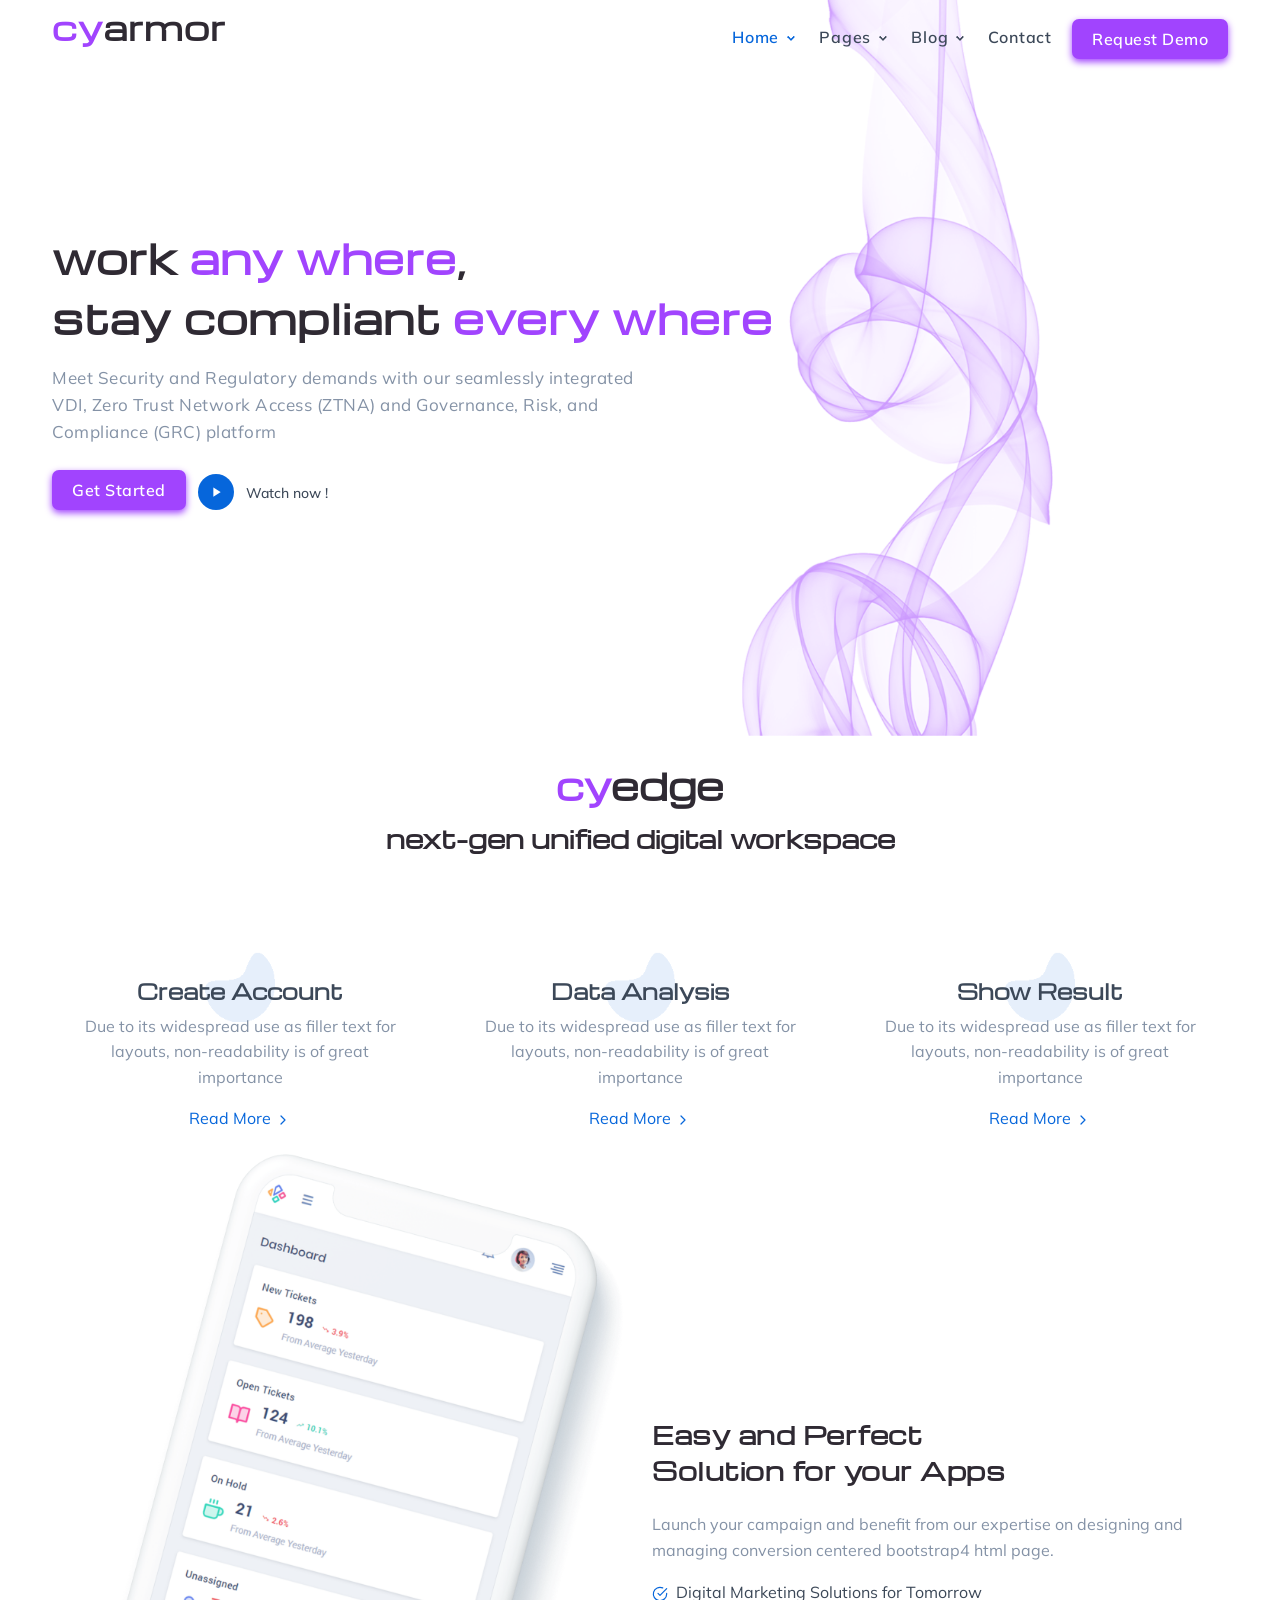
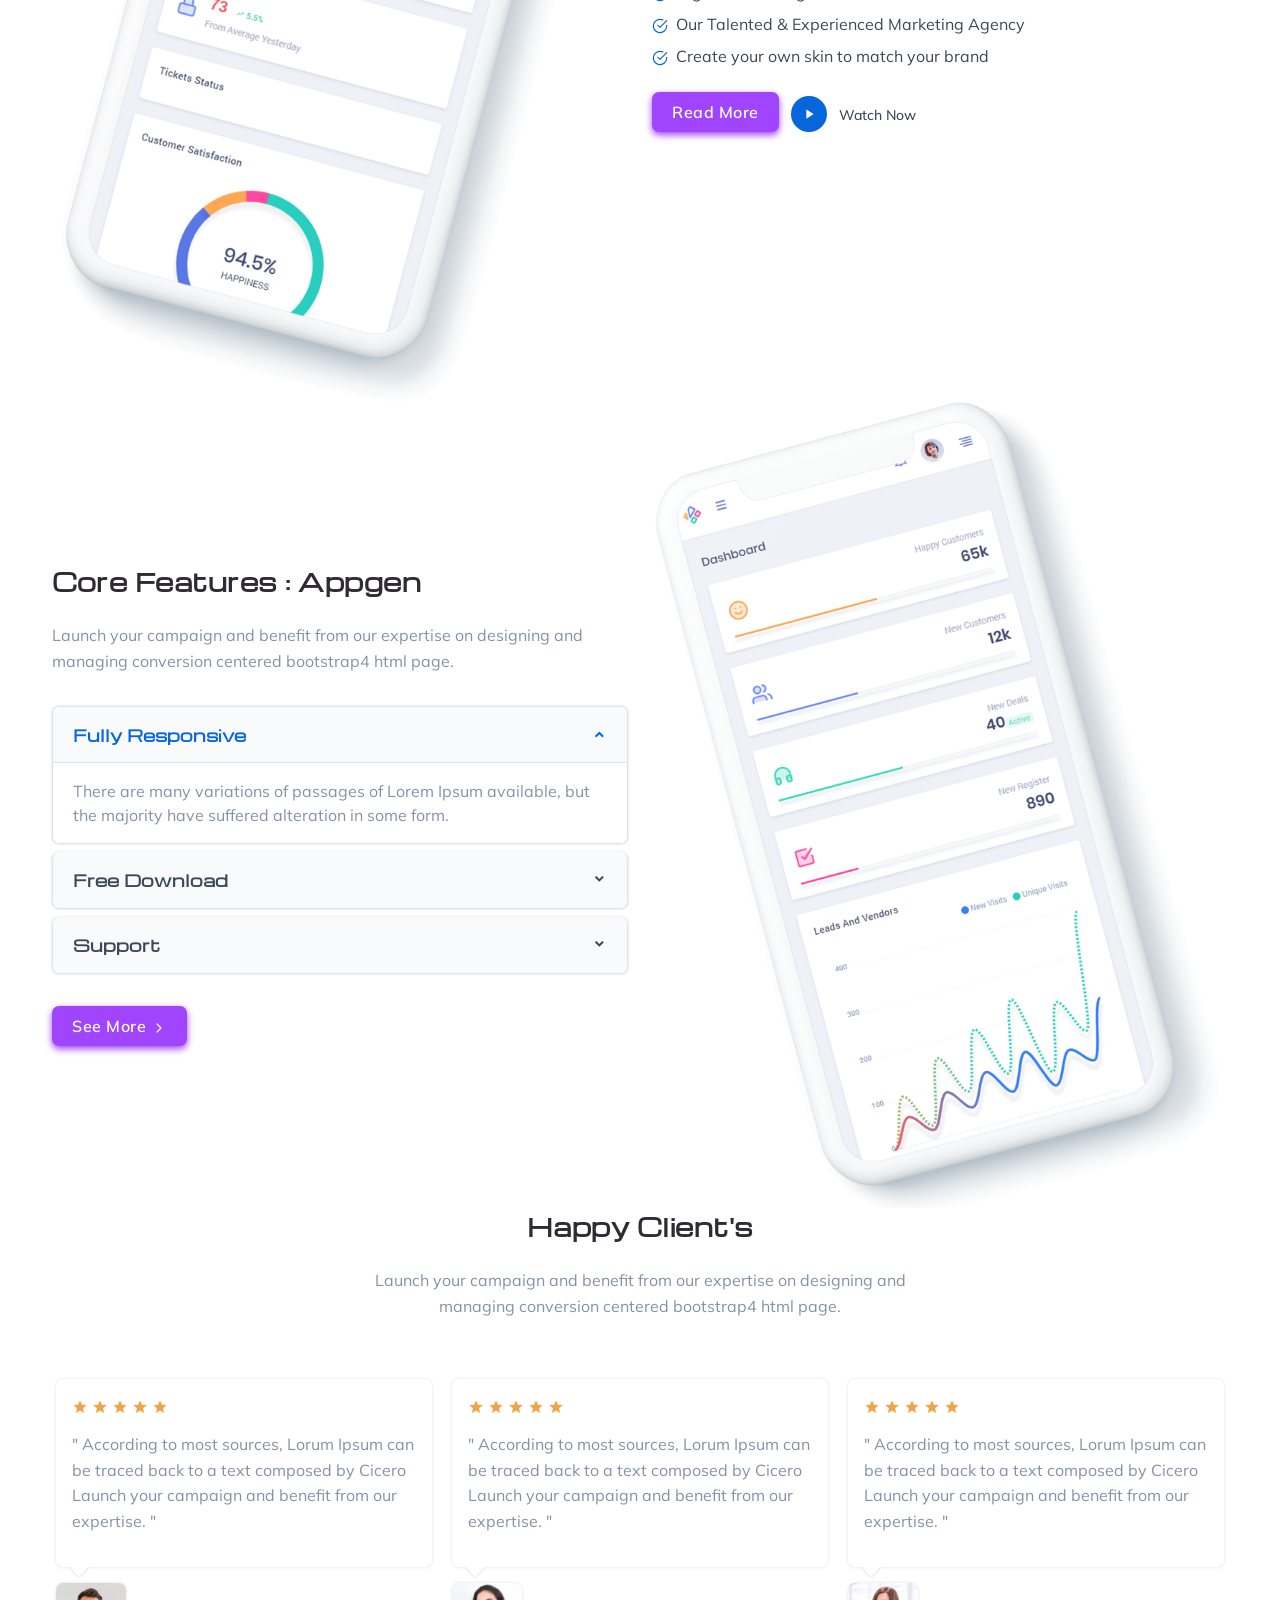
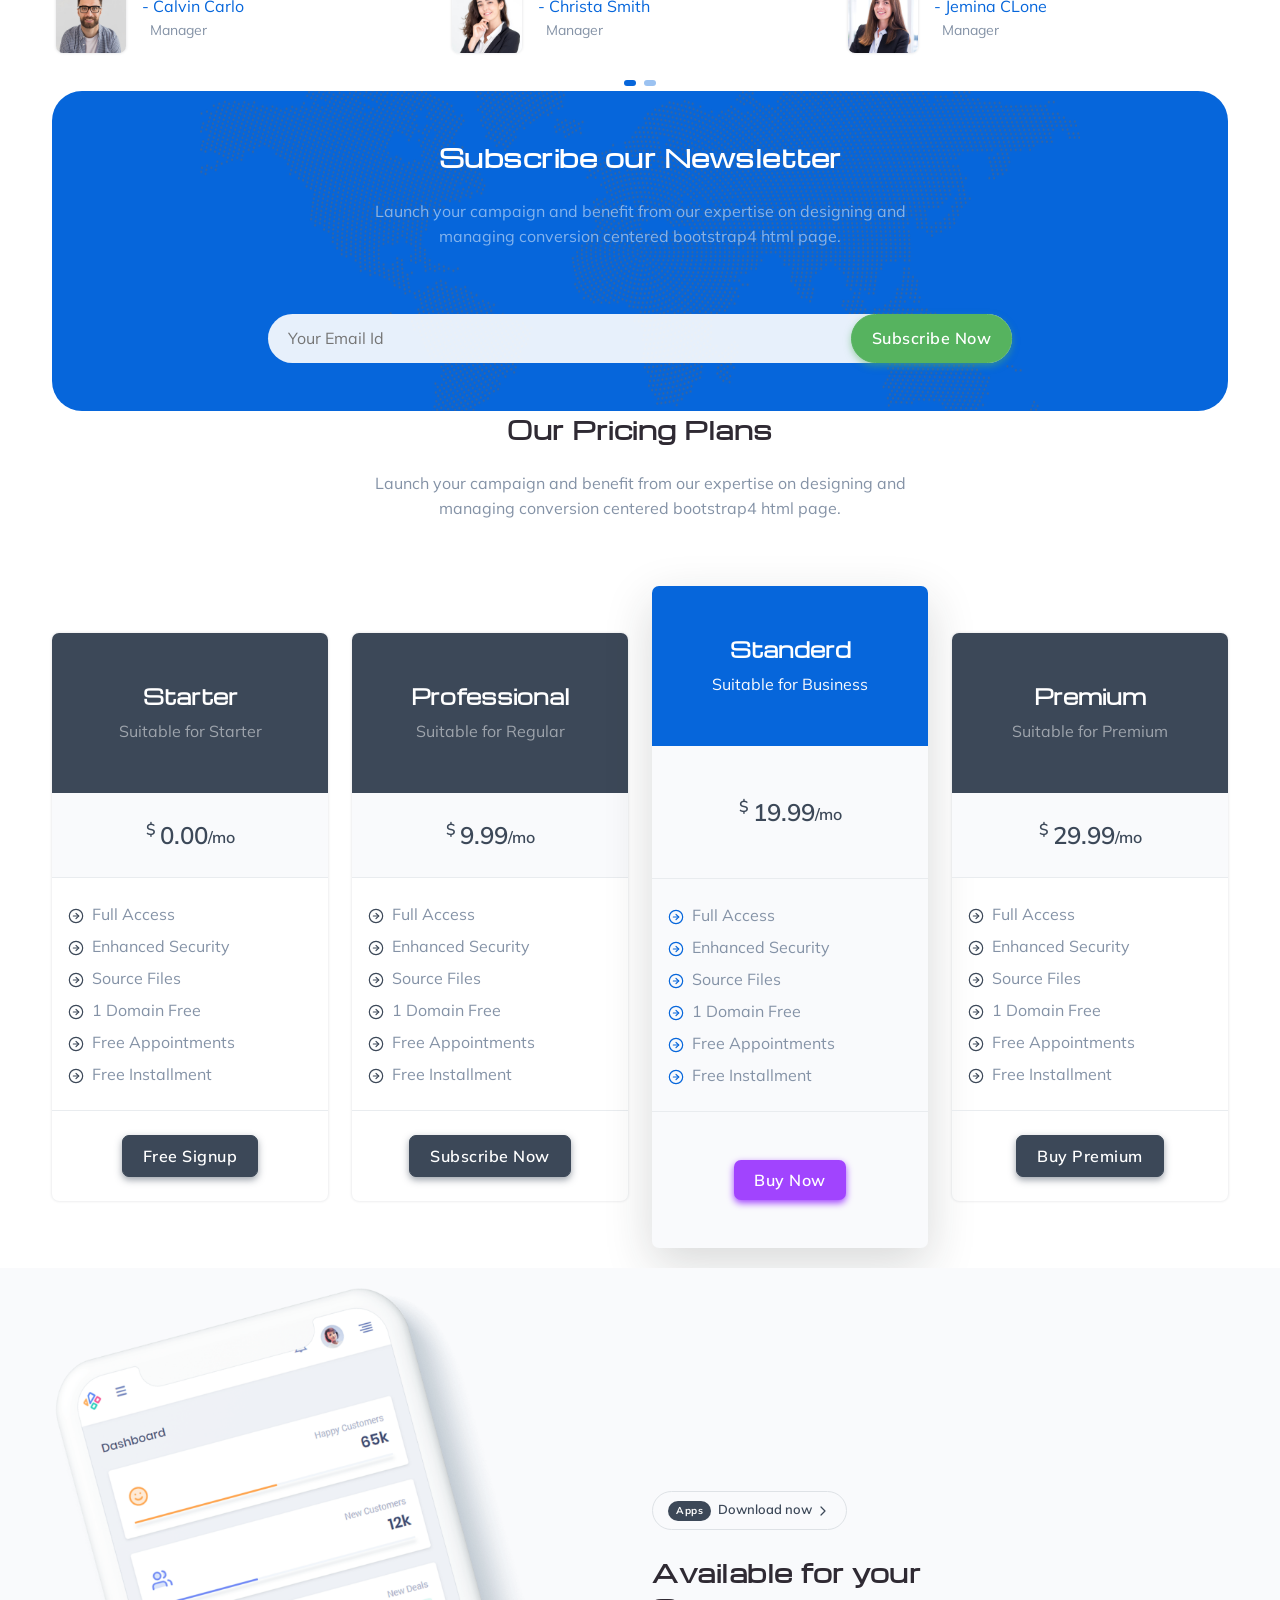
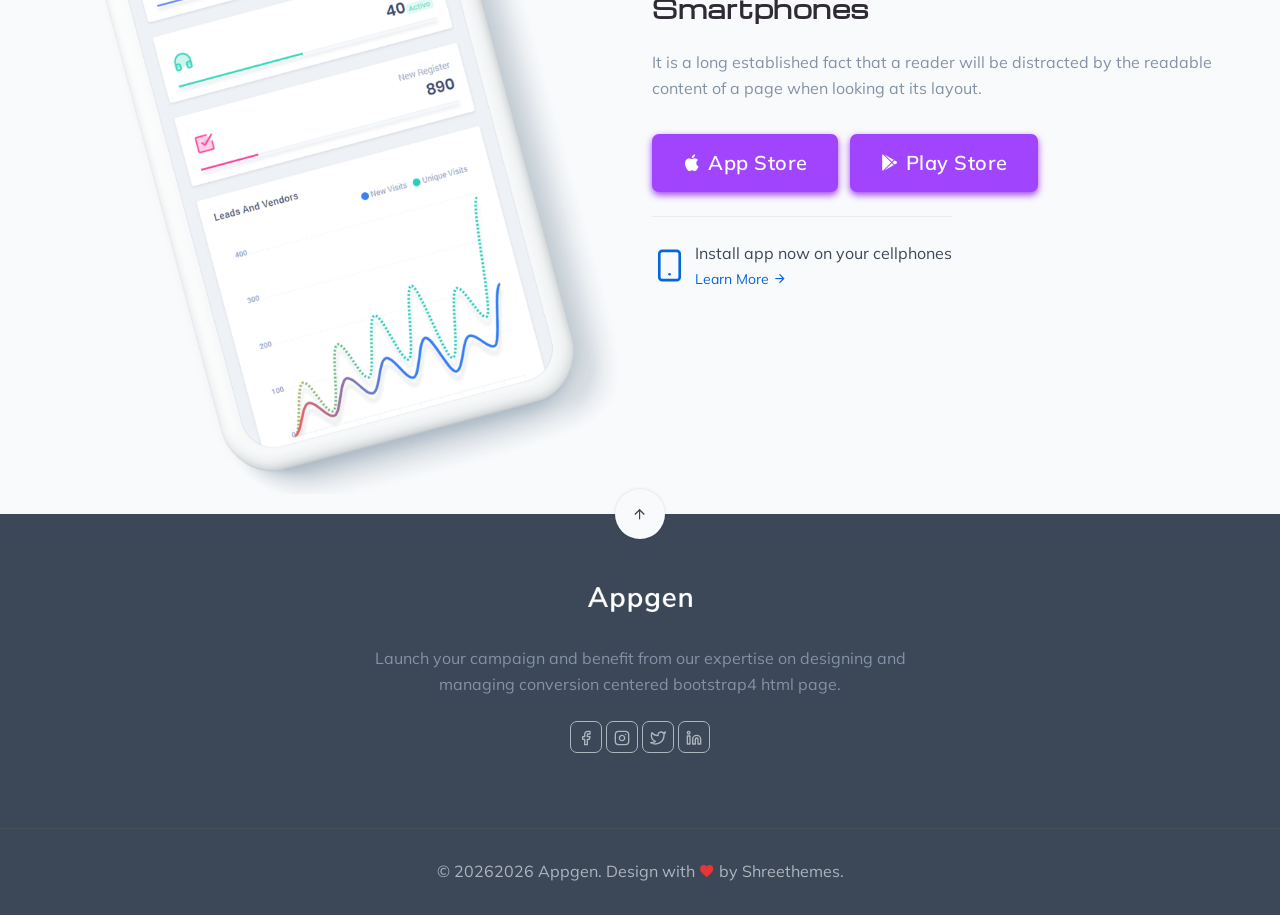
==== cy-purple/index.html @ 2ee4988f "CY Purple site updated to cy-purple folder" ====
<!DOCTYPE html><html lang="en"><head>
        <meta charset="utf-8">
        <title>Appgen - App & Saas Landing Template</title>
        <meta name="viewport" content="width=device-width, initial-scale=1.0">
        <meta name="description" content="App and Saas Landing Template">
        <meta name="keywords" content="Application, Clean, Saas, Dashboard, Bootstrap 5">
        <meta content="Shreethemes" name="author">
        <meta name="version" content="2.1.0">
        <!-- favicon -->
        <link rel="shortcut icon" href="images/CA.png">
        <!-- Bootstrap css -->
        <link href="css/bootstrap.min.css" rel="stylesheet" type="text/css">
        <!-- Icons -->
        <link href="css/materialdesignicons.min.css" rel="stylesheet" type="text/css">
        <!-- Slider -->               
        <link rel="stylesheet" href="css/tiny-slider.css">
        <!-- tobii css -->
        <link href="css/tobii.min.css" rel="stylesheet" type="text/css">
        <!-- Main css File -->
        <link href="css/style.min.css" rel="stylesheet" type="text/css">
         <link href="css/styles.css" rel="stylesheet" type="text/css">
        <link rel="preconnect" href="https://fonts.googleapis.com">
        <link rel="preconnect" href="https://fonts.gstatic.com" crossorigin>
        <link href="https://fonts.googleapis.com/css2?family=Michroma&display=swap" rel="stylesheet">
    </head>

    <body>
        <!-- Loader Start -->
        <div id="preloader">
            <div id="status">
                <div class="logo">
                     <h1>
                            <span class="theme-text">cy</span>armor
                        </h1>
                </div>
                <div class="sk-chase mt-4">
                    <div class="sk-chase-dot"></div>
                    <div class="sk-chase-dot"></div>
                    <div class="sk-chase-dot"></div>
                    <div class="sk-chase-dot"></div>
                    <div class="sk-chase-dot"></div>
                    <div class="sk-chase-dot"></div>
                </div>
            </div>
        </div>
        <!-- Loader End -->

        <!-- Navbar STart -->
        <header id="topnav" class="defaultscroll sticky">
            <div class="container">
                <!-- Logo container-->
                <div>
                    <a class="logo" href="index.html">
                        <h1>
                            <span class="theme-text">cy</span>armor
                        </h1>
                    </a>
                </div>                 
                <div class="buy-button">
                    <a href="signup.html" class="btn btn-primary">Request Demo</a>
                </div><!--end login button-->
                <!-- End Logo container-->
                <div class="menu-extras">
                    <div class="menu-item">
                        <!-- Mobile menu toggle-->
                        <a class="navbar-toggle" id="isToggle" onclick="toggleMenu()">
                            <div class="lines">
                                <span></span>
                                <span></span>
                                <span></span>
                            </div>
                        </a>
                        <!-- End mobile menu toggle-->
                    </div>
                </div>

                <div id="navigation">
                    <!-- Navigation Menu-->   
                    <ul class="navigation-menu">
                        <li class="has-submenu parent-menu-item">
                            <a href="javascript:void(0)">Home</a><span class="menu-arrow"></span>
                            <ul class="submenu">
                                <li><a href="index.html" class="sub-menu-item">Home One</a></li>
                                <li><a href="index-two.html" class="sub-menu-item">Home Two</a></li>
                                <li><a href="index-three.html" class="sub-menu-item">Home Three</a></li>
                                <li><a href="index-four.html" class="sub-menu-item">Home Four</a></li>
                                <li><a href="index-five.html" class="sub-menu-item">Home Five</a></li>
                                <li><a href="index-six.html" class="sub-menu-item">Home Six</a></li>
                                <li><a href="index-seven.html" class="sub-menu-item">Home Seven <span class="badge bg-danger"> New </span></a></li>
                                <li><a href="index-eight.html" class="sub-menu-item">Home Eight <span class="badge bg-danger"> New </span></a></li>
                                <li><a href="index-nine.html" class="sub-menu-item">Home Nine <span class="badge bg-danger"> New </span></a></li>
                                <li><a href="index-onepage.html" class="sub-menu-item">One Page</a></li>
                            </ul>
                        </li>
        
                        <li class="has-submenu parent-parent-menu-item">
                            <a href="javascript:void(0)">Pages</a><span class="menu-arrow"></span>
                            <ul class="submenu">
                                <li><a href="about.html" class="sub-menu-item">Company</a></li>
                                <li><a href="services.html" class="sub-menu-item">Services</a></li>
                                <li><a href="pricing.html" class="sub-menu-item">Pricing <span class="badge bg-danger"> New </span></a></li>
                                <li><a href="team.html" class="sub-menu-item">Team <span class="badge bg-danger"> New </span></a></li>
                                
                                <li class="has-submenu parent-menu-item"><a href="javascript:void(0)"> Authentication </a><span class="submenu-arrow"></span>
                                    <ul class="submenu">
                                        <li><a href="login.html" class="sub-menu-item">Login</a></li>
                                <li><a href="signup.html" class="sub-menu-item">Signup</a></li>
                                <li><a href="reset-password.html" class="sub-menu-item">Reset Password</a></li>
                                    </ul>  
                                </li>
                                <li class="has-submenu parent-menu-item"><a href="javascript:void(0)"> Help Center <span class="badge bg-danger"> New </span></a><span class="submenu-arrow"></span>
                                    <ul class="submenu">
                                        <li><a href="help-overview.html" class="sub-menu-item">Overview</a></li>
                                        <li><a href="help-faqs.html" class="sub-menu-item">F.A.Q</a></li>
                                        <li><a href="help-support.html" class="sub-menu-item">Support</a></li>
                                        <li><a href="help-guides.html" class="sub-menu-item">Guides</a></li>
                                    </ul>  
                                </li>
                                <li class="has-submenu parent-menu-item"><a href="javascript:void(0)"> Special <span class="badge bg-danger"> New </span></a><span class="submenu-arrow"></span>
                                    <ul class="submenu">
                                        <li><a href="page-commingsoon.html" class="sub-menu-item">Comming Soon</a></li>
                                        <li><a href="page-maintenance.html" class="sub-menu-item">Maintenance</a></li>
                                        <li><a href="404.html" class="sub-menu-item">404</a></li>
                                    </ul>  
                                </li>
                                <li class="has-submenu parent-menu-item"><a href="javascript:void(0)"> Utility <span class="badge bg-danger"> New </span></a><span class="submenu-arrow"></span>
                                    <ul class="submenu">
                                        <li><a href="terms.html" class="sub-menu-item">Terms & Conditions</a></li>
                                        <li><a href="privacy.html" class="sub-menu-item">Privacy Policy</a></li>
                                    </ul>  
                                </li>
                            </ul>
                        </li>

                        <li class="has-submenu parent-menu-item">
                            <a href="javascript:void(0)">Blog</a><span class="menu-arrow"></span>
                            <ul class="submenu">
                                <li><a href="blog.html" class="sub-menu-item">Blog</a></li>
                                <li><a href="blog-detail.html" class="sub-menu-item">Single Blog</a></li>
                            </ul>
                        </li>
                        <li><a href="contact.html" class="sub-menu-item">Contact</a></li>
                    </ul><!--end navigation menu-->
                </div><!--end navigation-->
            </div><!--end container-->
        </header><!--end header-->
        <!-- Navbar End -->

        <!-- Hero Start -->
        <section class="bg-half-170 app-home-wrapper d-table w-100 overflow-hidden main-bg"  id="home">
            <div class="container">
                <div class="row align-items-center">
                    <div class="col-lg-8 col-md-6">
                        <div class="title-heading">
                            <h1 class="heading mb-3 mt-2">work <span class="theme-text">any where</span>, <br />stay compliant <span class="theme-text">every where</span></h1>
                            <p class="para-desc text-muted">Meet Security and Regulatory demands with our seamlessly integrated VDI, Zero Trust Network Access (ZTNA) and Governance, Risk, and Compliance (GRC) platform</p>
                            <div class="watch-video mt-4">
                                <a href="javascript:void(0)" class="btn btn-primary mb-2">Get Started</a>
                                <a href="#" data-type="youtube" data-id="yba7hPeTSjk" class="video-play-icon lightbox  watch text-dark mb-2 ms-2"><i class="mdi mdi-play play-icon-circle text-center d-inline-block me-2 rounded-pill text-white position-relative play play-iconbar"></i> Watch now !</a>
                            </div>
                        </div>
                    </div><!--end col-->

                    <div class="col-lg-4 col-md-6 mt-4 pt-2 mt-sm-0 pt-sm-0">
                        <!-- <img src="images/mobile.png" class="img-fluid mx-auto d-block mover" alt=""> -->
                    </div><!--end col-->
                </div><!--end row-->
            </div><!--end container-->
        </section><!--end section-->
        <!-- Hero End -->

        <!-- Start -->
        <section class="section overflow-hidden" id="service">
            <div class="container">
                <div class="row">
                    <div class="section-title text-center mb-4 pb-2">
                            <h2><span class="theme-text">cy</span>edge</h2>
                            <h4></span>next-gen unified digital workspace</h4>
                        </div>
                    <div class="col-lg-4 col-md-6 col-12 mt-4 pt-2">
                        <div class="feature position-relative text-center">
                            <div class="p-4 rounded position-relative overflow-hidden">
                                <div class="icon text-primary">
                                    <i class="uim uim-key-skeleton-alt"></i>
                                    <img src="images/shape-1.png" class="avatar avatar-small icon-shape" alt="">
                                </div>
                                <div class="content mt-4">
                                    <h5><a href="javascript:void(0)" class="title text-dark">Create Account</a></h5>
                                    <p class="text-muted">Due to its widespread use as filler text for layouts, non-readability is of great importance</p>
                                    <a href="javascript:void(0)" class="text-primary">Read More <i data-feather="chevron-right" class="fea icon-sm"></i></a>
                                </div>
                            </div>
                        </div>
                    </div><!--end col-->

                    <div class="col-lg-4 col-md-6 col-12 mt-4 pt-2">
                        <div class="feature position-relative text-center">
                            <div class="p-4 rounded position-relative overflow-hidden">
                                <div class="icon text-primary">
                                    <i class="uim uim-signal-alt-3"></i>
                                    <img src="images/shape-1.png" class="avatar avatar-small icon-shape" alt="">
                                </div>
                                <div class="content mt-4">
                                    <h5><a href="javascript:void(0)" class="title text-dark">Data Analysis</a></h5>
                                    <p class="text-muted">Due to its widespread use as filler text for layouts, non-readability is of great importance</p>
                                    <a href="javascript:void(0)" class="text-primary">Read More <i data-feather="chevron-right" class="fea icon-sm"></i></a>
                                </div>
                            </div>
                        </div>
                    </div><!--end col-->

                    <div class="col-lg-4 col-md-6 col-12 mt-4 pt-2">
                        <div class="feature position-relative text-center">
                            <div class="p-4 rounded position-relative overflow-hidden">
                                <div class="icon text-primary">
                                    <i class="uim uim-flip-v"></i>
                                    <img src="images/shape-1.png" class="avatar avatar-small icon-shape" alt="">
                                </div>
                                <div class="content mt-4">
                                    <h5><a href="javascript:void(0)" class="title text-dark">Show Result</a></h5>
                                    <p class="text-muted">Due to its widespread use as filler text for layouts, non-readability is of great importance</p>
                                    <a href="javascript:void(0)" class="text-primary">Read More <i data-feather="chevron-right" class="fea icon-sm"></i></a>
                                </div>
                            </div>
                        </div>
                    </div><!--end col-->
                </div><!--end row-->
            </div><!--end container-->
            <!-- Work Process End -->

            <!-- Feature Start -->
            <div class="container mt-100 mt-60">
                <div class="row align-items-center">
                    <div class="col-lg-6 col-md-6 col-12">
                        <img src="images/mobile-3.png" class="img-fluid mover" alt="">
                    </div><!--end col-->

                    <div class="col-lg-6 col-md-6 col-12 mt-4 pt-2 mt-sm-0 pt-sm-0">
                        <div class="section-title">
                            <h4 class="title mb-4">Easy and Perfect <br> Solution for your Apps</h4>
                            <p class="text-muted para-desc">Launch your campaign and benefit from our expertise on designing and managing conversion centered bootstrap4 html page.</p>
                            <ul class="list-unstyled">
                                <li class="mt-2"><i data-feather="check-circle" class="fea icon-sm text-primary me-2"></i>Digital Marketing Solutions for Tomorrow</li>
                                <li class="mt-2"><i data-feather="check-circle" class="fea icon-sm text-primary me-2"></i>Our Talented & Experienced Marketing Agency</li>
                                <li class="mt-2"><i data-feather="check-circle" class="fea icon-sm text-primary me-2"></i>Create your own skin to match your brand</li>
                            </ul>
                            <div class="watch-video mt-4">
                                <a href="javascript:void(0)" class="btn btn-primary mb-2 me-2">Read More</a>
                                <a href="#" data-type="youtube" data-id="yba7hPeTSjk" class="video-play-icon lightbox  watch title-dark text-dark mb-2"><i class="mdi mdi-play play-icon-circle text-center d-inline-block me-2 rounded-pill text-white title-dark position-relative play play-iconbar"></i> Watch Now</a>
                            </div>
                        </div>
                    </div><!--end col-->
                </div><!--end row-->
            </div><!--end container-->

            <div class="container mt-100 mt-60">
                <div class="row align-items-center">
                    <div class="col-lg-6 col-md-6 col-12 order-1 order-md-2">
                        <img src="images/mobile-4.png" class="img-fluid mover" alt="">
                    </div><!--end col-->

                    <div class="col-lg-6 col-md-6 col-12 order-2 order-md-1 mt-4 pt-2 mt-sm-0 pt-sm-0">
                        <div class="section-title">
                            <h4 class="title mb-4">Core Features : Appgen</h4>
                            <p class="text-muted para-desc">Launch your campaign and benefit from our expertise on designing and managing conversion centered bootstrap4 html page.</p>
                        </div>
                        <div class="accordion mt-4 pt-2" id="buyingquestion">
                            <div class="accordion-item rounded shadow overflow-hidden">
                                <h2 class="accordion-header" id="headingOne">
                                    <button class="accordion-button border-0 bg-light" type="button" data-bs-toggle="collapse" data-bs-target="#collapseOne" aria-expanded="true" aria-controls="collapseOne">
                                        Fully Responsive
                                    </button>
                                </h2>
                                <div id="collapseOne" class="accordion-collapse border-0 collapse show" aria-labelledby="headingOne" data-bs-parent="#buyingquestion">
                                    <div class="accordion-body text-muted bg-white">
                                        There are many variations of passages of Lorem Ipsum available, but the majority have suffered alteration in some form.
                                    </div>
                                </div>
                            </div>
                            
                            <div class="accordion-item rounded shadow overflow-hidden mt-2">
                                <h2 class="accordion-header" id="headingTwo">
                                    <button class="accordion-button border-0 bg-light collapsed" type="button" data-bs-toggle="collapse" data-bs-target="#collapseTwo" aria-expanded="false" aria-controls="collapseTwo">
                                        Free Download
                                    </button>
                                </h2>
                                <div id="collapseTwo" class="accordion-collapse border-0 collapse" aria-labelledby="headingTwo" data-bs-parent="#buyingquestion">
                                    <div class="accordion-body text-muted bg-white">
                                        There are many variations of passages of Lorem Ipsum available, but the majority have suffered alteration in some form.
                                    </div>
                                </div>
                            </div>

                            <div class="accordion-item rounded shadow overflow-hidden mt-2">
                                <h2 class="accordion-header" id="headingThree">
                                    <button class="accordion-button border-0 bg-light collapsed" type="button" data-bs-toggle="collapse" data-bs-target="#collapseThree" aria-expanded="false" aria-controls="collapseThree">
                                        Support
                                    </button>
                                </h2>
                                <div id="collapseThree" class="accordion-collapse border-0 collapse" aria-labelledby="headingThree" data-bs-parent="#buyingquestion">
                                    <div class="accordion-body text-muted bg-white">
                                        There are many variations of passages of Lorem Ipsum available, but the majority have suffered alteration in some form.
                                    </div>
                                </div>
                            </div>
                        </div>

                        <div class="mt-4 pt-2">
                            <a href="javascript:void(0)" class="btn btn-primary">See More <i data-feather="chevron-right" class="fea icon-sm"></i></a>
                        </div>
                    </div><!--end col-->
                </div><!--end row-->
            </div><!--end container-->
            <!-- Feature End -->

            <!-- Review Start -->
            <div class="container mt-100 mt-60">
                <div class="row justify-content-center">
                    <div class="col-12">
                        <div class="section-title text-center mb-4 pb-2">
                            <h4 class="title mb-4">Happy Client's</h4>
                            <p class="text-muted para-desc mx-auto mb-0">Launch your campaign and benefit from our expertise on designing and managing conversion centered bootstrap4 html page.</p>
                        </div>
                    </div><!--end col-->
                </div><!--end row-->

                <div class="row">
                    <div class="col-12 mt-4">
                        <div class="tiny-three-item">
                            <div class="tiny-slide">
                                <div class="customer-testi m-1">
                                    <div class="content p-3 shadow rounded bg-white position-relative">
                                        <ul class="list-unstyled mb-0 text-warning">
                                            <li class="list-inline-item"><i class="mdi mdi-star"></i></li>
                                            <li class="list-inline-item"><i class="mdi mdi-star"></i></li>
                                            <li class="list-inline-item"><i class="mdi mdi-star"></i></li>
                                            <li class="list-inline-item"><i class="mdi mdi-star"></i></li>
                                            <li class="list-inline-item"><i class="mdi mdi-star"></i></li>
                                        </ul>
                                        <p class="text-muted mt-2">" According to most sources, Lorum Ipsum can be traced back to a text composed by Cicero Launch your campaign and benefit from our expertise. "</p>
                                    </div>
                                    <div class="d-flex mt-3 align-items-center">
                                        <img src="images/01.jpg" class="avatar avatar-small me-3 rounded shadow" alt="">
                                        <p class="text-primary mb-0">- Calvin Carlo <small class="text-muted d-block ms-2">Manager</small></p>
                                    </div>
                                </div>
                            </div>

                            <div class="tiny-slide">
                                <div class="customer-testi m-1">
                                    <div class="content p-3 shadow rounded bg-white position-relative">
                                        <ul class="list-unstyled mb-0 text-warning">
                                            <li class="list-inline-item"><i class="mdi mdi-star"></i></li>
                                            <li class="list-inline-item"><i class="mdi mdi-star"></i></li>
                                            <li class="list-inline-item"><i class="mdi mdi-star"></i></li>
                                            <li class="list-inline-item"><i class="mdi mdi-star"></i></li>
                                            <li class="list-inline-item"><i class="mdi mdi-star"></i></li>
                                        </ul>
                                        <p class="text-muted mt-2">" According to most sources, Lorum Ipsum can be traced back to a text composed by Cicero Launch your campaign and benefit from our expertise. "</p>
                                    </div>
                                    <div class="d-flex mt-3 align-items-center">
                                        <img src="images/02.jpg" class="avatar avatar-small me-3 rounded shadow" alt="">
                                        <p class="text-primary mb-0">- Christa Smith <small class="text-muted d-block ms-2">Manager</small></p>
                                    </div>
                                </div>
                            </div>

                            <div class="tiny-slide">
                                <div class="customer-testi m-1">
                                    <div class="content p-3 shadow rounded bg-white position-relative">
                                        <ul class="list-unstyled mb-0 text-warning">
                                            <li class="list-inline-item"><i class="mdi mdi-star"></i></li>
                                            <li class="list-inline-item"><i class="mdi mdi-star"></i></li>
                                            <li class="list-inline-item"><i class="mdi mdi-star"></i></li>
                                            <li class="list-inline-item"><i class="mdi mdi-star"></i></li>
                                            <li class="list-inline-item"><i class="mdi mdi-star"></i></li>
                                        </ul>
                                        <p class="text-muted mt-2">" According to most sources, Lorum Ipsum can be traced back to a text composed by Cicero Launch your campaign and benefit from our expertise. "</p>
                                    </div>
                                    <div class="d-flex mt-3 align-items-center">
                                        <img src="images/03.jpg" class="avatar avatar-small me-3 rounded shadow" alt="">
                                        <p class="text-primary mb-0">- Jemina CLone <small class="text-muted d-block ms-2">Manager</small></p>
                                    </div>
                                </div>
                            </div>

                            <div class="tiny-slide">
                                <div class="customer-testi m-1">
                                    <div class="content p-3 shadow rounded bg-white position-relative">
                                        <ul class="list-unstyled mb-0 text-warning">
                                            <li class="list-inline-item"><i class="mdi mdi-star"></i></li>
                                            <li class="list-inline-item"><i class="mdi mdi-star"></i></li>
                                            <li class="list-inline-item"><i class="mdi mdi-star"></i></li>
                                            <li class="list-inline-item"><i class="mdi mdi-star"></i></li>
                                            <li class="list-inline-item"><i class="mdi mdi-star"></i></li>
                                        </ul>
                                        <p class="text-muted mt-2">" According to most sources, Lorum Ipsum can be traced back to a text composed by Cicero Launch your campaign and benefit from our expertise. "</p>
                                    </div>
                                    <div class="d-flex mt-3 align-items-center">
                                        <img src="images/04.jpg" class="avatar avatar-small me-3 rounded shadow" alt="">
                                        <p class="text-primary mb-0">- Smith Vodka <small class="text-muted d-block ms-2">Manager</small></p>
                                    </div>
                                </div>
                            </div>

                            <div class="tiny-slide">
                                <div class="customer-testi m-1">
                                    <div class="content p-3 shadow rounded bg-white position-relative">
                                        <ul class="list-unstyled mb-0 text-warning">
                                            <li class="list-inline-item"><i class="mdi mdi-star"></i></li>
                                            <li class="list-inline-item"><i class="mdi mdi-star"></i></li>
                                            <li class="list-inline-item"><i class="mdi mdi-star"></i></li>
                                            <li class="list-inline-item"><i class="mdi mdi-star"></i></li>
                                            <li class="list-inline-item"><i class="mdi mdi-star"></i></li>
                                        </ul>
                                        <p class="text-muted mt-2">" According to most sources, Lorum Ipsum can be traced back to a text composed by Cicero Launch your campaign and benefit from our expertise. "</p>
                                    </div>
                                    <div class="d-flex mt-3 align-items-center">
                                        <img src="images/05.jpg" class="avatar avatar-small me-3 rounded shadow" alt="">
                                        <p class="text-primary mb-0">- Cristino Murfi <small class="text-muted d-block ms-2">Manager</small></p>
                                    </div>
                                </div>
                            </div>
                        </div>
                    </div><!--end col-->
                </div><!--end row-->
            </div><!--end container-->
            <!-- Review End -->

            <!-- Subscribe Star -->
            <div class="container mt-100 mt-60">
                <div class="py-5 px-4 bg-primary rounded-pill" style="background: url('images/map.png') center center;">
                    <div class="row justify-content-center">
                        <div class="col-12">
                            <div class="section-title text-center mb-4 pb-2">
                                <h4 class="title text-white mb-4">Subscribe our Newsletter</h4>
                                <p class="text-white-50 mx-auto para-desc mb-0">Launch your campaign and benefit from our expertise on designing and managing conversion centered bootstrap4 html page.</p>
                            </div>
                        </div><!--end col-->

                        <div class="col-lg-8">
                            <div class="text-center subcribe-form mt-4 pt-2">
                                <form>
                                    <div class="form-group mb-0">
                                        <input type="email" id="email" name="email" class="rounded-pill" placeholder="Your Email Id">
                                        <button type="submit" class="btn btn-pills btn-success">Subscribe Now</button>
                                    </div>
                                </form><!--end form-->
                            </div><!--end subscribe form-->
                        </div><!--end col-->
                    </div><!--end row-->
                </div><!--end div-->
            </div><!--end container-->
            <!-- Subscribe End -->
            
            <!-- Price Start -->
            <div class="container mt-100 mt-60">
                <div class="row justify-content-center">
                    <div class="col-12">
                        <div class="section-title text-center mb-4 pb-2">
                            <h4 class="title mb-4">Our Pricing Plans</h4>
                            <p class="text-muted para-desc mx-auto mb-0">Launch your campaign and benefit from our expertise on designing and managing conversion centered bootstrap4 html page.</p>
                        </div>
                    </div><!--end col-->
                </div><!--end row-->

                <div class="row align-items-center">
                    <div class="col-lg-3 col-md-6 col-12 mt-4 pt-2">
                        <div class="pricing text-center rounded overflow-hidden shadow">
                            <div class="price-header bg-dark pt-5 pb-5">
                                <h5 class="price-title text-white">Starter</h5>
                                <p class="mb-0 text-white-50">Suitable for Starter</p>
                            </div>
                            <div class="d-flex justify-content-center bg-light border-bottom py-4">
                                <span class="h6 mb-0">$</span>
                                <span class="price h4 mb-0 ms-1">0.00</span>
                                <span class="h6 align-self-end mb-1">/mo</span>
                            </div>
                            <div class="pricing-features text-start">
                                <ul class="feature list-unstyled py-4 p-3 mb-0">
                                    <li class="feature-list text-muted"><i data-feather="arrow-right-circle" class="fea icon-sm text-dark me-2"></i>Full Access</li>
                                    <li class="feature-list text-muted mt-2"><i data-feather="arrow-right-circle" class="fea icon-sm text-dark me-2"></i>Enhanced Security</li>
                                    <li class="feature-list text-muted mt-2"><i data-feather="arrow-right-circle" class="fea icon-sm text-dark me-2"></i>Source Files</li>
                                    <li class="feature-list text-muted mt-2"><i data-feather="arrow-right-circle" class="fea icon-sm text-dark me-2"></i>1 Domain Free</li>
                                    <li class="feature-list text-muted mt-2"><i data-feather="arrow-right-circle" class="fea icon-sm text-dark me-2"></i>Free Appointments</li>
                                    <li class="feature-list text-muted mt-2"><i data-feather="arrow-right-circle" class="fea icon-sm text-dark me-2"></i>Free Installment</li>
                                </ul>
                                <div class="border-top text-center py-4">
                                    <a href="javascript:void(0)" class="btn btn-dark">Free Signup</a>                                        
                                </div>
                            </div>    
                        </div><!--end price three-->
                    </div><!--end col-->
                    
                    <div class="col-lg-3 col-md-6 col-12 mt-4 pt-2">
                        <div class="pricing text-center rounded overflow-hidden shadow">
                            <div class="price-header bg-dark pt-5 pb-5">
                                <h5 class="price-title text-white">Professional</h5>
                                <p class="mb-0 text-white-50">Suitable for Regular</p>
                            </div>
                            <div class="d-flex justify-content-center bg-light border-bottom py-4">
                                <span class="h6 mb-0">$</span>
                                <span class="price h4 mb-0 ms-1">9.99</span>
                                <span class="h6 align-self-end mb-1">/mo</span>
                            </div>
                            <div class="pricing-features text-start">
                                <ul class="feature list-unstyled py-4 p-3 mb-0">
                                    <li class="feature-list text-muted"><i data-feather="arrow-right-circle" class="fea icon-sm text-dark me-2"></i>Full Access</li>
                                    <li class="feature-list text-muted mt-2"><i data-feather="arrow-right-circle" class="fea icon-sm text-dark me-2"></i>Enhanced Security</li>
                                    <li class="feature-list text-muted mt-2"><i data-feather="arrow-right-circle" class="fea icon-sm text-dark me-2"></i>Source Files</li>
                                    <li class="feature-list text-muted mt-2"><i data-feather="arrow-right-circle" class="fea icon-sm text-dark me-2"></i>1 Domain Free</li>
                                    <li class="feature-list text-muted mt-2"><i data-feather="arrow-right-circle" class="fea icon-sm text-dark me-2"></i>Free Appointments</li>
                                    <li class="feature-list text-muted mt-2"><i data-feather="arrow-right-circle" class="fea icon-sm text-dark me-2"></i>Free Installment</li>
                                </ul>
                                <div class="border-top text-center py-4">
                                    <a href="javascript:void(0)" class="btn btn-dark">Subscribe Now</a>                                        
                                </div>
                            </div>    
                        </div><!--end price three-->
                    </div><!--end col-->
                    
                    <div class="col-lg-3 col-md-6 col-12 mt-4 pt-2">
                        <div class="pricing text-center rounded overflow-hidden shadow-lg bg-light">
                            <div class="price-header bg-primary pt-5 pb-5">
                                <h5 class="price-title text-white">Standerd</h5>
                                <p class="mb-0 text-light">Suitable for Business</p>
                            </div>
                            <div class="d-flex justify-content-center bg-light border-bottom py-5">
                                <span class="h6 mb-0">$</span>
                                <span class="price h4 mb-0 ms-1">19.99</span>
                                <span class="h6 align-self-end mb-1">/mo</span>
                            </div>
                            <div class="pricing-features text-start">
                                <ul class="feature list-unstyled py-4 p-3 mb-0">
                                    <li class="feature-list text-muted"><i data-feather="arrow-right-circle" class="fea icon-sm text-primary me-2"></i>Full Access</li>
                                    <li class="feature-list text-muted mt-2"><i data-feather="arrow-right-circle" class="fea icon-sm text-primary me-2"></i>Enhanced Security</li>
                                    <li class="feature-list text-muted mt-2"><i data-feather="arrow-right-circle" class="fea icon-sm text-primary me-2"></i>Source Files</li>
                                    <li class="feature-list text-muted mt-2"><i data-feather="arrow-right-circle" class="fea icon-sm text-primary me-2"></i>1 Domain Free</li>
                                    <li class="feature-list text-muted mt-2"><i data-feather="arrow-right-circle" class="fea icon-sm text-primary me-2"></i>Free Appointments</li>
                                    <li class="feature-list text-muted mt-2"><i data-feather="arrow-right-circle" class="fea icon-sm text-primary me-2"></i>Free Installment</li>
                                </ul>
                                <div class="border-top text-center py-5">
                                    <a href="javascript:void(0)" class="btn btn-primary">Buy Now</a>                                        
                                </div>
                            </div>    
                        </div><!--end price three-->
                    </div><!--end col-->
                    
                    <div class="col-lg-3 col-md-6 col-12 mt-4 pt-2">
                        <div class="pricing text-center rounded overflow-hidden shadow">
                            <div class="price-header bg-dark pt-5 pb-5">
                                <h5 class="price-title text-white">Premium</h5>
                                <p class="mb-0 text-white-50">Suitable for Premium</p>
                            </div>
                            <div class="d-flex justify-content-center bg-light border-bottom py-4">
                                <span class="h6 mb-0">$</span>
                                <span class="price h4 mb-0 ms-1">29.99</span>
                                <span class="h6 align-self-end mb-1">/mo</span>
                            </div>
                            <div class="pricing-features text-start">
                                <ul class="feature list-unstyled py-4 p-3 mb-0">
                                    <li class="feature-list text-muted"><i data-feather="arrow-right-circle" class="fea icon-sm text-dark me-2"></i>Full Access</li>
                                    <li class="feature-list text-muted mt-2"><i data-feather="arrow-right-circle" class="fea icon-sm text-dark me-2"></i>Enhanced Security</li>
                                    <li class="feature-list text-muted mt-2"><i data-feather="arrow-right-circle" class="fea icon-sm text-dark me-2"></i>Source Files</li>
                                    <li class="feature-list text-muted mt-2"><i data-feather="arrow-right-circle" class="fea icon-sm text-dark me-2"></i>1 Domain Free</li>
                                    <li class="feature-list text-muted mt-2"><i data-feather="arrow-right-circle" class="fea icon-sm text-dark me-2"></i>Free Appointments</li>
                                    <li class="feature-list text-muted mt-2"><i data-feather="arrow-right-circle" class="fea icon-sm text-dark me-2"></i>Free Installment</li>
                                </ul>
                                <div class="border-top text-center py-4">
                                    <a href="javascript:void(0)" class="btn btn-dark">Buy Premium</a>                                        
                                </div>
                            </div>    
                        </div><!--end price three-->
                    </div><!--end col-->
                </div><!--end row-->
            </div><!--end container-->
            <!-- Price End -->
        </section><!--end section-->
        <!-- End -->

        <!-- Download Start -->
        <section class="section bg-light" id="download">
            <div class="container">
                <div class="row align-items-center">
                    <div class="col-lg-6 col-md-6 col-12">
                        <img src="images/mobile-4.png" class="img-fluid d-block mx-auto" alt="">
                    </div><!--end col-->
    
                    <div class="col-lg-6 col-md-6 col-12 mt-4 mt-sm-0 pt-2 pt-sm-0">
                        <div class="section-title">
                            <div class="alert alert-light alert-pills" role="alert">
                                <span class="badge bg-dark rounded-pill me-1">Apps</span>
                                <span class="content">Download now <i data-feather="chevron-right" class="fea icon-sm"></i></span>
                             </div>
                            <h4 class="title mb-4 mt-2">Available for your <br> Smartphones</h4>
                            <p class="text-muted para-desc mb-0">It is a long established fact that a reader will be distracted by the readable content of a page when looking at its layout.</p>
                            <div class="mt-4 mb-4">
                                <a href="javascript:void(0)" class="btn btn-lg btn-primary mt-2 me-2"><i class="mdi mdi-apple"></i> App Store</a>
                                <a href="javascript:void(0)" class="btn btn-lg btn-primary mt-2"><i class="mdi mdi-google-play"></i> Play Store</a>
                            </div>
    
                            <div class="d-inline-block">
                                <div class="pt-4 d-flex align-items-center border-top">
                                    <i data-feather="smartphone" class="fea icon-md me-2 text-primary"></i>
                                    <div class="content">
                                        <p class="mb-0">Install app now on your cellphones</p>
                                        <a href="javascript:void(0)" class="text-primary small">Learn More <i class="mdi mdi-arrow-right"></i></a> 
                                    </div>
                                </div>
                            </div>
                        </div>
                    </div><!--end col-->
                </div><!--end row-->
            </div><!--end container-->
        </section>
        <!-- Download End -->

        <!-- Footer Start -->
        <footer class="bg-dark py-5">
            <div class="container">
                <div class="row justify-content-center">
                    <div class="col-lg-7 mb-3">
                        <div class="text-center">
                            <a class="logo logo-footer" href="#">
                                <img src="images/logo-light.png" height="25" alt="">
                            </a>
                            <p class="text-muted para-desc mx-auto mt-3">Launch your campaign and benefit from our expertise on designing and managing conversion centered bootstrap4 html page.</p>
                            <ul class="list-unstyled social-icon social mb-0 mt-4">
                                <li class="list-inline-item"><a href="javascript:void(0)" class="rounded"><i data-feather="facebook" class="fea icon-sm fea-social"></i></a></li>
                                <li class="list-inline-item"><a href="javascript:void(0)" class="rounded"><i data-feather="instagram" class="fea icon-sm fea-social"></i></a></li>
                                <li class="list-inline-item"><a href="javascript:void(0)" class="rounded"><i data-feather="twitter" class="fea icon-sm fea-social"></i></a></li>
                                <li class="list-inline-item"><a href="javascript:void(0)" class="rounded"><i data-feather="linkedin" class="fea icon-sm fea-social"></i></a></li>
                            </ul><!--end icon-->
                        </div>
                    </div><!--end col-->
                </div><!--end row-->
            </div><!--end container-->
            <!-- Back to top -->    
            <a href="#" class="back-to-top" id="back-to-top" title="Top"> 
                <i class="mdi mdi-arrow-up icons bg-light text-dark"> </i> 
            </a>
            <!-- Back to top -->
        </footer><!--end footer-->
        <footer class="footer-bar bg-dark">
            <div class="container">
                <div class="row justify-content-center">
                    <div class="col-12 text-center">
                        <p class="mb-0 footer-text para-desc mx-auto">© <script>document.write(new Date().getFullYear())</script>2026 <span class="text-reset">Appgen</span>. Design with <i class="mdi mdi-heart text-danger"></i> by <a href="http://shreethemes.in" target="_blank" class="text-reset">Shreethemes</a>.</p>
                    </div><!--end col-->
                </div><!--end row-->
            </div><!--end container-->
        </footer><!--end footer-->
        <!-- Footer End -->

        <!-- Video Popup Start -->
        <div class="modal fade" id="watchvideomodal" tabindex="-1" aria-hidden="true">
            <div class="modal-dialog modal-dialog-centered modal-lg">
                <div class="modal-content video-modal rounded overflow-hidden">
                    <!-- <video class="w-100" controls autoplay muted loop>
                        <source src="https://www.w3schools.com/html/mov_bbb.mp4" type="video/mp4"> -->
                        <!--Browser does not support <video> tag -->
                    <!-- </video> -->
                    <!--If you want to use your own video please set your files path-->


                    <!-- <div class="ratio ratio-16x9">
                        <iframe src="https://www.youtube.com/embed/jNTZpfXYJa4?rel=0" title="YouTube video" allowfullscreen></iframe>
                    </div> -->
                    <!--If you want to use the youtube link please try the above code-->

                    <div class="ratio ratio-16x9">
                        <iframe src="http://player.vimeo.com/video/99025203" title="Vimeo video" allowfullscreen=""></iframe>
                    </div>
                    <!--If you want to use the Vimeo link please try the above code-->
                </div>
            </div>
        </div>
        <!-- Video Popup End -->
        
        <!-- javascript -->
        <script src="js/bootstrap.bundle.min.js"></script>
        <!-- Icon -->
        <script src="js/feather.min.js"></script>
        <script src="js/bundle.js"></script>
        <!-- SLIDER -->
        <script src="js/tiny-slider.js"></script>
        <script src="js/tiny-slider-init.js"></script>
        <!-- Tobii js -->
        <script src="js/tobii.min.js"></script>
        <!-- Main Js -->
        <script src="js/app.js"></script>
    
</body></html>
---- cy-purple/css/tobii.min.css ----
:root{--base-font-size:18px;--transition-duration:0.3s;--transition-timing-function:cubic-bezier(0.19,1,0.22,1);--zoom-icon-background:rgba(25,41,56,0.94);--zoom-icon-color:#fff;--lightbox-background:rgba(25,41,56,0.94);--lightbox-z-index:1337;--caption-background:hsla(0,0%,100%,0.94);--caption-color:#192938;--counter-background:transparent;--counter-color:#fff;--button-background:transparent;--button-color:#fff;--loader-color:#fff;--slide-max-height:85vh;--slide-max-width:85vw}.tobii-zoom{border:0;box-shadow:none;display:inline-block;position:relative;text-decoration:none}.tobii-zoom img{display:block}.tobii-zoom__icon{align-items:center;background-color:var(--zoom-icon-background);top:.44444em;color:var(--zoom-icon-color);display:flex;height:1.77778em;justify-content:center;line-height:1;position:absolute;right:.44444em;width:1.77778em}.tobii-zoom__icon svg{fill:none;height:1.33333em;pointer-events:none;stroke-linecap:round;stroke-linejoin:round;stroke-width:1.5;stroke:currentColor;width:1.33333em}.tobii-is-open{overflow-y:hidden}.tobii{background-color:var(--lightbox-background);bottom:0;box-sizing:border-box;contain:strict;font-size:var(--base-font-size);left:0;line-height:1.5;overflow:hidden;position:fixed;right:0;top:0;z-index:var(--lightbox-z-index)}.tobii[aria-hidden=true]{display:none}.tobii *,.tobii :after,.tobii :before{box-sizing:inherit}.tobii__slider{bottom:0;left:0;position:absolute;right:0;top:0;will-change:transform}.tobii__slider[aria-hidden=true]{display:none}@media screen and (prefers-reduced-motion:no-preference){.tobii__slider--animate:not(.tobii__slider--is-dragging){transition-duration:var(--transition-duration);transition-property:transform;transition-timing-function:var(--transition-timing-function)}}.tobii__slider--is-draggable [data-type]{cursor:grab}.tobii__slider--is-dragging [data-type]{cursor:grabbing}.tobii__slide{align-items:center;display:flex;height:100%;justify-content:center;width:100%}.tobii__slide:not(.tobii__slide--is-active){visibility:hidden}@media screen and (prefers-reduced-motion:no-preference){.tobii__slide:not(.tobii__slide--is-active){transition-duration:var(--transition-duration);transition-property:visibility;transition-timing-function:var(--transition-timing-function)}}.tobii__slide [data-type]{max-height:var(--slide-max-height);max-width:var(--slide-max-width);overflow:hidden;overflow-y:auto;overscroll-behavior:contain}.tobii__slide iframe,.tobii__slide video{display:block!important}.tobii__slide figure{margin:0;position:relative}.tobii__slide figure>img{display:block;height:auto;max-height:var(--slide-max-height);max-width:var(--slide-max-width);width:auto}.tobii__slide figure>figcaption{background-color:var(--caption-background);bottom:0;color:var(--caption-color);padding:.22222em .44444em;position:absolute;white-space:pre-wrap;width:100%}.tobii__slide [data-type=html] video{cursor:auto;max-height:var(--slide-max-height);max-width:var(--slide-max-width)}.tobii__slide [data-type=iframe]{-webkit-overflow-scrolling:touch;transform:translateZ(0)}.tobii__slide [data-type=iframe] iframe{height:var(--slide-max-height);width:var(--slide-max-width)}.tobii__btn{-webkit-appearance:none;appearance:none;background-color:var(--button-background);border:.05556em solid transparent;color:var(--button-color);cursor:pointer;font:inherit;line-height:1;margin:0;opacity:.5;padding:0;position:absolute;touch-action:manipulation;will-change:opacity;z-index:1}@media screen and (prefers-reduced-motion:no-preference){.tobii__btn{transition-duration:var(--transition-duration);transition-property:opacity,transform;transition-timing-function:var(--transition-timing-function);will-change:opacity,transform}}.tobii__btn svg{fill:none;height:3.33333em;pointer-events:none;stroke-linecap:round;stroke-linejoin:round;stroke-width:1;stroke:currentColor;width:3.33333em}.tobii__btn:active,.tobii__btn:focus,.tobii__btn:hover{opacity:1}.tobii__btn--next,.tobii__btn--previous{top:50%;transform:translateY(-50%)}.tobii__btn--previous{left:.88889em}.tobii__btn--next{right:.88889em}.tobii__btn--close{right:.88889em;top:.88889em}.tobii__btn:disabled,.tobii__btn[aria-hidden=true]{display:none}.tobii__counter{background-color:var(--counter-background);color:var(--counter-color);font-size:1.11111em;left:1em;line-height:1;position:absolute;top:2.22222em;z-index:1}.tobii__counter[aria-hidden=true]{display:none}.tobii__loader{display:inline-block;height:5.55556em;left:50%;position:absolute;top:50%;transform:translate(-50%,-50%);width:5.55556em}.tobii__loader:before{animation:spin 1s infinite;border-radius:100%;border:.22222em solid #949ba3;border-top:.22222em solid var(--loader-color);bottom:0;content:"";left:0;position:absolute;right:0;top:0;z-index:1}@keyframes spin{to{transform:rotate(1turn)}}
---- cy-purple/css/style.min.css ----
﻿@import url("https://fonts.googleapis.com/css2?family=Muli:wght@400;500;600;700&display=swap"); body {
    font-family: Muli, sans-serif;
    font-size: 16px;
    color: rgb(60, 72, 88);
    overflow-x: hidden !important;
}

h1, h2, h3, h4, h5, h6, .h1, .h2, .h3, .h4, .h5, .h6 {
    font-family: Muli, sans-serif;
    line-height: 1.5;
    font-weight: 600 !important;
}

::selection {
    background: rgb(70, 84, 103);
    color: rgb(255, 255, 255);
}

a {
    text-decoration: none !important;
}

p {
    line-height: 1.6;
}

.section {
    padding: 20px 0px;
    position: relative;
}

.section-two {
    padding: 60px 0px;
    position: relative;
}

.bg-overlay {
    background-color: rgba(60, 72, 88, 0.7);
    position: absolute;
    inset: 0px;
    width: 100%;
    height: 100%;
}

.bg-overlay-white {
    background-color: rgba(255, 255, 255, 0.7);
}

.bg-overlay-primary {
    background-color: rgba(6, 102, 219, 0.65);
}

.title-heading {
    line-height: 26px;
}

.title-heading .heading {
    font-size: 40px !important;
    letter-spacing: 1px;
}

.title-heading .para-desc {
    font-size: 17px;
    letter-spacing: 0.5px;
}

.section-title {
    position: relative;
}

.section-title .title {
    letter-spacing: 0.5px;
    font-size: 24px !important;
}

.para-desc {
    max-width: 600px;
}

.mt-100 {
    margin-top: 100px;
}

.mb-60 {
    margin-bottom: 60px;
}

.shape {
    position: absolute;
    pointer-events: none;
    right: 0px;
    bottom: -1px;
    left: 0px;
}

.shape > svg {
    transform: scale(2);
    width: 100%;
    height: auto;
    transform-origin: center top;
}

.mover {
    animation: 1s ease 0s infinite alternate none running mover;
}

@keyframes mover {
    0% {
        transform: translateY(0px);
    }

    100% {
        transform: translateY(5px);
    }
}

@media (min-width: 768px) {
    .margin-top-100 {
        margin-top: 100px;
    }
}

@media (max-width: 768px) {
    .section {
        padding: 60px 0px;
    }

    .title-heading .heading {
        font-size: 30px !important;
    }

    .title-heading .para-desc {
        font-size: 15px;
    }

    .mt-60 {
        margin-top: 60px;
    }
}

@media (max-width: 425px) {
    .shape {
        bottom: -4px;
    }
}

.tobii > button.tobii__close svg, .tobii > button.tobii__prev svg, .tobii > button.tobii__next svg, .tobii__btn svg {
    height: 36px;
    width: auto;
}

.tobii__counter {
    font-size: 16px;
}

.tobii-zoom {
    display: block !important;
}

.tobii-zoom__icon {
    display: none;
}

#grid {
    padding: 0px !important;
}

@media (max-width: 640px) {
    [data-type] iframe, [data-type] video {
        width: 500px;
        height: 300px;
    }
}

@media (max-width: 425px) {
    [data-type] iframe, [data-type] video {
        width: 360px;
        height: 260px;
    }
}

@media (max-width: 375px) {
    [data-type] iframe, [data-type] video {
        width: 100%;
        height: auto;
    }
}

@media (min-width: 1400px) {
    .container {
        max-width: 1140px !important;
    }
}

.row > * {
    position: relative;
}

h1 {
    font-size: 42px !important;
}

h2 {
    font-size: 36px !important;
}

h3 {
    font-size: 30px !important;
}

h4 {
    font-size: 24px !important;
}

h5 {
    font-size: 20px !important;
}

h6 {
    font-size: 16px !important;
}

.display-1 {
    font-size: 80px !important;
}

.display-2 {
    font-size: 72px !important;
}

.display-3 {
    font-size: 64px !important;
}

.display-4 {
    font-size: 56px !important;
}

.bg-primary {
    background-color: rgb(6, 102, 219) !important;
}

.text-primary {
    color: rgb(6, 102, 219) !important;
}

a.text-primary:hover, a.text-primary:focus {
    color: rgb(5, 90, 194) !important;
}

.bg-secondary {
    background-color: rgb(114, 121, 129) !important;
}

.text-secondary {
    color: rgb(114, 121, 129) !important;
}

a.text-secondary:hover, a.text-secondary:focus {
    color: rgb(102, 108, 115) !important;
}

.bg-success {
    background-color: rgb(86, 179, 95) !important;
}

.text-success {
    color: rgb(86, 179, 95) !important;
}

a.text-success:hover, a.text-success:focus {
    color: rgb(74, 165, 83) !important;
}

.bg-warning {
    background-color: rgb(241, 164, 69) !important;
}

.text-warning {
    color: rgb(241, 164, 69) !important;
}

a.text-warning:hover, a.text-warning:focus {
    color: rgb(239, 152, 45) !important;
}

.bg-info {
    background-color: rgb(89, 165, 216) !important;
}

.text-info {
    color: rgb(89, 165, 216) !important;
}

a.text-info:hover, a.text-info:focus {
    color: rgb(68, 154, 211) !important;
}

.bg-danger {
    background-color: rgb(231, 54, 54) !important;
}

.text-danger {
    color: rgb(231, 54, 54) !important;
}

a.text-danger:hover, a.text-danger:focus {
    color: rgb(228, 31, 31) !important;
}

.bg-dark {
    background-color: rgb(60, 72, 88) !important;
}

.text-dark {
    color: rgb(60, 72, 88) !important;
}

a.text-dark:hover, a.text-dark:focus {
    color: rgb(50, 60, 73) !important;
}

.bg-muted {
    background-color: rgb(132, 146, 166) !important;
}

.text-muted {
    color: rgb(132, 146, 166) !important;
}

a.text-muted:hover, a.text-muted:focus {
    color: rgb(117, 133, 155) !important;
}

.bg-light {
    background-color: rgb(249, 250, 252) !important;
}

.text-light {
    color: rgb(249, 250, 252) !important;
}

a.text-light:hover, a.text-light:focus {
    color: rgb(232, 236, 244) !important;
}

.bg-footer {
    background-color: rgb(70, 84, 103) !important;
}

.text-footer {
    color: rgb(70, 84, 103) !important;
}

a.text-footer:hover, a.text-footer:focus {
    color: rgb(60, 72, 88) !important;
}

.list-inline-item:not(:last-child) {
    margin-right: 0px;
    margin-bottom: 5px;
}

.rounded {
    border-radius: 7px !important;
}

.rounded-top {
    border-top-left-radius: 7px !important;
    border-top-right-radius: 7px !important;
}

.rounded-left {
    border-top-left-radius: 7px !important;
    border-bottom-left-radius: 7px !important;
}

.rounded-bottom {
    border-bottom-left-radius: 7px !important;
    border-bottom-right-radius: 7px !important;
}

.rounded-right {
    border-top-right-radius: 7px !important;
    border-bottom-right-radius: 7px !important;
}

.rounded-pill {
    border-radius: 30px !important;
}

.border {
    border: 1px solid rgb(233, 236, 239) !important;
}

.border-top {
    border-top: 1px solid rgb(233, 236, 239) !important;
}

.border-bottom {
    border-bottom: 1px solid rgb(233, 236, 239) !important;
}

.border-left {
    border-left: 1px solid rgb(233, 236, 239) !important;
}

.border-right {
    border-right: 1px solid rgb(233, 236, 239) !important;
}

.modal-open {
    padding-right: 0px !important;
}

@media (max-width: 768px) {
    .display-1 {
        font-size: 56px !important;
    }

    .display-2 {
        font-size: 50px !important;
    }

    .display-3 {
        font-size: 42px !important;
    }

    .display-4 {
        font-size: 36px !important;
    }
}


.btn-soft-primary {
    box-shadow: rgba(6, 102, 219, 0.2) 0px 3px 7px;
    background-color: rgba(6, 102, 219, 0.15) !important;
    border: 1px solid rgba(6, 102, 219, 0.1) !important;
    color: rgb(6, 102, 219) !important;
}

.btn-soft-primary:hover, .btn-soft-primary:focus, .btn-soft-primary:active, .btn-soft-primary.active, .btn-soft-primary.focus {
    box-shadow: rgba(6, 102, 219, 0.5) 0px 3px 7px;
    background-color: rgb(6, 102, 219) !important;
    border-color: rgb(6, 102, 219) !important;
    color: rgb(255, 255, 255) !important;
}

.btn-outline-primary {
    border: 1px solid rgb(6, 102, 219);
    color: rgb(6, 102, 219);
    background-color: rgba(0, 0, 0, 0);
}

.btn-outline-primary:hover, .btn-outline-primary:focus, .btn-outline-primary:active, .btn-outline-primary.active, .btn-outline-primary.focus, .btn-outline-primary:not(:disabled):not(.disabled):active {
    background-color: rgb(6, 102, 219);
    border-color: rgb(6, 102, 219);
    color: rgb(255, 255, 255);
    box-shadow: rgba(6, 102, 219, 0.5) 0px 3px 7px;
}

.btn-secondary {
    box-shadow: rgba(114, 121, 129, 0.5) 0px 3px 7px;
    background-color: rgb(114, 121, 129) !important;
    border: 1px solid rgb(114, 121, 129) !important;
    color: rgb(255, 255, 255) !important;
}

.btn-secondary:hover, .btn-secondary:focus, .btn-secondary:active, .btn-secondary.active, .btn-secondary.focus {
    background-color: rgb(90, 96, 102) !important;
    border-color: rgb(90, 96, 102) !important;
    color: rgb(255, 255, 255) !important;
}

.btn-soft-secondary {
    box-shadow: rgba(114, 121, 129, 0.2) 0px 3px 7px;
    background-color: rgba(114, 121, 129, 0.15) !important;
    border: 1px solid rgba(114, 121, 129, 0.1) !important;
    color: rgb(114, 121, 129) !important;
}

.btn-soft-secondary:hover, .btn-soft-secondary:focus, .btn-soft-secondary:active, .btn-soft-secondary.active, .btn-soft-secondary.focus {
    box-shadow: rgba(114, 121, 129, 0.5) 0px 3px 7px;
    background-color: rgb(114, 121, 129) !important;
    border-color: rgb(114, 121, 129) !important;
    color: rgb(255, 255, 255) !important;
}

.btn-outline-secondary {
    border: 1px solid rgb(114, 121, 129);
    color: rgb(114, 121, 129);
    background-color: rgba(0, 0, 0, 0);
}

.btn-outline-secondary:hover, .btn-outline-secondary:focus, .btn-outline-secondary:active, .btn-outline-secondary.active, .btn-outline-secondary.focus, .btn-outline-secondary:not(:disabled):not(.disabled):active {
    background-color: rgb(114, 121, 129);
    border-color: rgb(114, 121, 129);
    color: rgb(255, 255, 255);
    box-shadow: rgba(114, 121, 129, 0.5) 0px 3px 7px;
}

.btn-success {
    box-shadow: rgba(86, 179, 95, 0.5) 0px 3px 7px;
    background-color: rgb(86, 179, 95) !important;
    border: 1px solid rgb(86, 179, 95) !important;
    color: rgb(255, 255, 255) !important;
}

.btn-success:hover, .btn-success:focus, .btn-success:active, .btn-success.active, .btn-success.focus {
    background-color: rgb(66, 148, 74) !important;
    border-color: rgb(66, 148, 74) !important;
    color: rgb(255, 255, 255) !important;
}

.btn-soft-success {
    box-shadow: rgba(86, 179, 95, 0.2) 0px 3px 7px;
    background-color: rgba(86, 179, 95, 0.15) !important;
    border: 1px solid rgba(86, 179, 95, 0.1) !important;
    color: rgb(86, 179, 95) !important;
}

.btn-soft-success:hover, .btn-soft-success:focus, .btn-soft-success:active, .btn-soft-success.active, .btn-soft-success.focus {
    box-shadow: rgba(86, 179, 95, 0.5) 0px 3px 7px;
    background-color: rgb(86, 179, 95) !important;
    border-color: rgb(86, 179, 95) !important;
    color: rgb(255, 255, 255) !important;
}

.btn-outline-success {
    border: 1px solid rgb(86, 179, 95);
    color: rgb(86, 179, 95);
    background-color: rgba(0, 0, 0, 0);
}

.btn-outline-success:hover, .btn-outline-success:focus, .btn-outline-success:active, .btn-outline-success.active, .btn-outline-success.focus, .btn-outline-success:not(:disabled):not(.disabled):active {
    background-color: rgb(86, 179, 95);
    border-color: rgb(86, 179, 95);
    color: rgb(255, 255, 255);
    box-shadow: rgba(86, 179, 95, 0.5) 0px 3px 7px;
}

.btn-warning {
    box-shadow: rgba(241, 164, 69, 0.5) 0px 3px 7px;
    background-color: rgb(241, 164, 69) !important;
    border: 1px solid rgb(241, 164, 69) !important;
    color: rgb(255, 255, 255) !important;
}

.btn-warning:hover, .btn-warning:focus, .btn-warning:active, .btn-warning.active, .btn-warning.focus {
    background-color: rgb(237, 141, 22) !important;
    border-color: rgb(237, 141, 22) !important;
    color: rgb(255, 255, 255) !important;
}

.btn-soft-warning {
    box-shadow: rgba(241, 164, 69, 0.2) 0px 3px 7px;
    background-color: rgba(241, 164, 69, 0.15) !important;
    border: 1px solid rgba(241, 164, 69, 0.1) !important;
    color: rgb(241, 164, 69) !important;
}

.btn-soft-warning:hover, .btn-soft-warning:focus, .btn-soft-warning:active, .btn-soft-warning.active, .btn-soft-warning.focus {
    box-shadow: rgba(241, 164, 69, 0.5) 0px 3px 7px;
    background-color: rgb(241, 164, 69) !important;
    border-color: rgb(241, 164, 69) !important;
    color: rgb(255, 255, 255) !important;
}

.btn-outline-warning {
    border: 1px solid rgb(241, 164, 69);
    color: rgb(241, 164, 69);
    background-color: rgba(0, 0, 0, 0);
}

.btn-outline-warning:hover, .btn-outline-warning:focus, .btn-outline-warning:active, .btn-outline-warning.active, .btn-outline-warning.focus, .btn-outline-warning:not(:disabled):not(.disabled):active {
    background-color: rgb(241, 164, 69);
    border-color: rgb(241, 164, 69);
    color: rgb(255, 255, 255);
    box-shadow: rgba(241, 164, 69, 0.5) 0px 3px 7px;
}

.btn-info {
    box-shadow: rgba(89, 165, 216, 0.5) 0px 3px 7px;
    background-color: rgb(89, 165, 216) !important;
    border: 1px solid rgb(89, 165, 216) !important;
    color: rgb(255, 255, 255) !important;
}

.btn-info:hover, .btn-info:focus, .btn-info:active, .btn-info.active, .btn-info.focus {
    background-color: rgb(48, 142, 206) !important;
    border-color: rgb(48, 142, 206) !important;
    color: rgb(255, 255, 255) !important;
}

.btn-soft-info {
    box-shadow: rgba(89, 165, 216, 0.2) 0px 3px 7px;
    background-color: rgba(89, 165, 216, 0.15) !important;
    border: 1px solid rgba(89, 165, 216, 0.1) !important;
    color: rgb(89, 165, 216) !important;
}

.btn-soft-info:hover, .btn-soft-info:focus, .btn-soft-info:active, .btn-soft-info.active, .btn-soft-info.focus {
    box-shadow: rgba(89, 165, 216, 0.5) 0px 3px 7px;
    background-color: rgb(89, 165, 216) !important;
    border-color: rgb(89, 165, 216) !important;
    color: rgb(255, 255, 255) !important;
}

.btn-outline-info {
    border: 1px solid rgb(89, 165, 216);
    color: rgb(89, 165, 216);
    background-color: rgba(0, 0, 0, 0);
}

.btn-outline-info:hover, .btn-outline-info:focus, .btn-outline-info:active, .btn-outline-info.active, .btn-outline-info.focus, .btn-outline-info:not(:disabled):not(.disabled):active {
    background-color: rgb(89, 165, 216);
    border-color: rgb(89, 165, 216);
    color: rgb(255, 255, 255);
    box-shadow: rgba(89, 165, 216, 0.5) 0px 3px 7px;
}

.btn-danger {
    box-shadow: rgba(231, 54, 54, 0.5) 0px 3px 7px;
    background-color: rgb(231, 54, 54) !important;
    border: 1px solid rgb(231, 54, 54) !important;
    color: rgb(255, 255, 255) !important;
}

.btn-danger:hover, .btn-danger:focus, .btn-danger:active, .btn-danger.active, .btn-danger.focus {
    background-color: rgb(209, 25, 25) !important;
    border-color: rgb(209, 25, 25) !important;
    color: rgb(255, 255, 255) !important;
}

.btn-soft-danger {
    box-shadow: rgba(231, 54, 54, 0.2) 0px 3px 7px;
    background-color: rgba(231, 54, 54, 0.15) !important;
    border: 1px solid rgba(231, 54, 54, 0.1) !important;
    color: rgb(231, 54, 54) !important;
}

.btn-soft-danger:hover, .btn-soft-danger:focus, .btn-soft-danger:active, .btn-soft-danger.active, .btn-soft-danger.focus {
    box-shadow: rgba(231, 54, 54, 0.5) 0px 3px 7px;
    background-color: rgb(231, 54, 54) !important;
    border-color: rgb(231, 54, 54) !important;
    color: rgb(255, 255, 255) !important;
}

.btn-outline-danger {
    border: 1px solid rgb(231, 54, 54);
    color: rgb(231, 54, 54);
    background-color: rgba(0, 0, 0, 0);
}

.btn-outline-danger:hover, .btn-outline-danger:focus, .btn-outline-danger:active, .btn-outline-danger.active, .btn-outline-danger.focus, .btn-outline-danger:not(:disabled):not(.disabled):active {
    background-color: rgb(231, 54, 54);
    border-color: rgb(231, 54, 54);
    color: rgb(255, 255, 255);
    box-shadow: rgba(231, 54, 54, 0.5) 0px 3px 7px;
}

.btn-dark {
    box-shadow: rgba(60, 72, 88, 0.5) 0px 3px 7px;
    background-color: rgb(60, 72, 88) !important;
    border: 1px solid rgb(60, 72, 88) !important;
    color: rgb(255, 255, 255) !important;
}

.btn-dark:hover, .btn-dark:focus, .btn-dark:active, .btn-dark.active, .btn-dark.focus {
    background-color: rgb(39, 47, 58) !important;
    border-color: rgb(39, 47, 58) !important;
    color: rgb(255, 255, 255) !important;
}

.btn-soft-dark {
    box-shadow: rgba(60, 72, 88, 0.2) 0px 3px 7px;
    background-color: rgba(60, 72, 88, 0.15) !important;
    border: 1px solid rgba(60, 72, 88, 0.1) !important;
    color: rgb(60, 72, 88) !important;
}

.btn-soft-dark:hover, .btn-soft-dark:focus, .btn-soft-dark:active, .btn-soft-dark.active, .btn-soft-dark.focus {
    box-shadow: rgba(60, 72, 88, 0.5) 0px 3px 7px;
    background-color: rgb(60, 72, 88) !important;
    border-color: rgb(60, 72, 88) !important;
    color: rgb(255, 255, 255) !important;
}

.btn-outline-dark {
    border: 1px solid rgb(60, 72, 88);
    color: rgb(60, 72, 88);
    background-color: rgba(0, 0, 0, 0);
}

.btn-outline-dark:hover, .btn-outline-dark:focus, .btn-outline-dark:active, .btn-outline-dark.active, .btn-outline-dark.focus, .btn-outline-dark:not(:disabled):not(.disabled):active {
    background-color: rgb(60, 72, 88);
    border-color: rgb(60, 72, 88);
    color: rgb(255, 255, 255);
    box-shadow: rgba(60, 72, 88, 0.5) 0px 3px 7px;
}

.btn-muted {
    box-shadow: rgba(132, 146, 166, 0.5) 0px 3px 7px;
    background-color: rgb(132, 146, 166) !important;
    border: 1px solid rgb(132, 146, 166) !important;
    color: rgb(255, 255, 255) !important;
}

.btn-muted:hover, .btn-muted:focus, .btn-muted:active, .btn-muted.active, .btn-muted.focus {
    background-color: rgb(104, 120, 143) !important;
    border-color: rgb(104, 120, 143) !important;
    color: rgb(255, 255, 255) !important;
}

.btn-soft-muted {
    box-shadow: rgba(132, 146, 166, 0.2) 0px 3px 7px;
    background-color: rgba(132, 146, 166, 0.15) !important;
    border: 1px solid rgba(132, 146, 166, 0.1) !important;
    color: rgb(132, 146, 166) !important;
}

.btn-soft-muted:hover, .btn-soft-muted:focus, .btn-soft-muted:active, .btn-soft-muted.active, .btn-soft-muted.focus {
    box-shadow: rgba(132, 146, 166, 0.5) 0px 3px 7px;
    background-color: rgb(132, 146, 166) !important;
    border-color: rgb(132, 146, 166) !important;
    color: rgb(255, 255, 255) !important;
}

.btn-outline-muted {
    border: 1px solid rgb(132, 146, 166);
    color: rgb(132, 146, 166);
    background-color: rgba(0, 0, 0, 0);
}

.btn-outline-muted:hover, .btn-outline-muted:focus, .btn-outline-muted:active, .btn-outline-muted.active, .btn-outline-muted.focus, .btn-outline-muted:not(:disabled):not(.disabled):active {
    background-color: rgb(132, 146, 166);
    border-color: rgb(132, 146, 166);
    color: rgb(255, 255, 255);
    box-shadow: rgba(132, 146, 166, 0.5) 0px 3px 7px;
}

.btn-light {
    box-shadow: rgba(249, 250, 252, 0.5) 0px 3px 7px;
    background-color: rgb(249, 250, 252) !important;
    border: 1px solid rgb(249, 250, 252) !important;
    color: rgb(255, 255, 255) !important;
}

.btn-light:hover, .btn-light:focus, .btn-light:active, .btn-light.active, .btn-light.focus {
    background-color: rgb(215, 222, 235) !important;
    border-color: rgb(215, 222, 235) !important;
    color: rgb(255, 255, 255) !important;
}

.btn-soft-light {
    box-shadow: rgba(249, 250, 252, 0.2) 0px 3px 7px;
    background-color: rgba(249, 250, 252, 0.15) !important;
    border: 1px solid rgba(249, 250, 252, 0.1) !important;
    color: rgb(249, 250, 252) !important;
}

.btn-soft-light:hover, .btn-soft-light:focus, .btn-soft-light:active, .btn-soft-light.active, .btn-soft-light.focus {
    box-shadow: rgba(249, 250, 252, 0.5) 0px 3px 7px;
    background-color: rgb(249, 250, 252) !important;
    border-color: rgb(249, 250, 252) !important;
    color: rgb(255, 255, 255) !important;
}

.btn-outline-light {
    border: 1px solid rgb(249, 250, 252);
    color: rgb(249, 250, 252);
    background-color: rgba(0, 0, 0, 0);
}

.btn-outline-light:hover, .btn-outline-light:focus, .btn-outline-light:active, .btn-outline-light.active, .btn-outline-light.focus, .btn-outline-light:not(:disabled):not(.disabled):active {
    background-color: rgb(249, 250, 252);
    border-color: rgb(249, 250, 252);
    color: rgb(255, 255, 255);
    box-shadow: rgba(249, 250, 252, 0.5) 0px 3px 7px;
}

.btn-footer {
    box-shadow: rgba(70, 84, 103, 0.5) 0px 3px 7px;
    background-color: rgb(70, 84, 103) !important;
    border: 1px solid rgb(70, 84, 103) !important;
    color: rgb(255, 255, 255) !important;
}

.btn-footer:hover, .btn-footer:focus, .btn-footer:active, .btn-footer.active, .btn-footer.focus {
    background-color: rgb(50, 60, 73) !important;
    border-color: rgb(50, 60, 73) !important;
    color: rgb(255, 255, 255) !important;
}

.btn-soft-footer {
    box-shadow: rgba(70, 84, 103, 0.2) 0px 3px 7px;
    background-color: rgba(70, 84, 103, 0.15) !important;
    border: 1px solid rgba(70, 84, 103, 0.1) !important;
    color: rgb(70, 84, 103) !important;
}

.btn-soft-footer:hover, .btn-soft-footer:focus, .btn-soft-footer:active, .btn-soft-footer.active, .btn-soft-footer.focus {
    box-shadow: rgba(70, 84, 103, 0.5) 0px 3px 7px;
    background-color: rgb(70, 84, 103) !important;
    border-color: rgb(70, 84, 103) !important;
    color: rgb(255, 255, 255) !important;
}

.btn-outline-footer {
    border: 1px solid rgb(70, 84, 103);
    color: rgb(70, 84, 103);
    background-color: rgba(0, 0, 0, 0);
}

.btn-outline-footer:hover, .btn-outline-footer:focus, .btn-outline-footer:active, .btn-outline-footer.active, .btn-outline-footer.focus, .btn-outline-footer:not(:disabled):not(.disabled):active {
    background-color: rgb(70, 84, 103);
    border-color: rgb(70, 84, 103);
    color: rgb(255, 255, 255);
    box-shadow: rgba(70, 84, 103, 0.5) 0px 3px 7px;
}

.btn {
    padding: 8px 20px;
    outline: none;
    text-decoration: none;
    font-size: 16px;
    letter-spacing: 0.5px;
    transition: 0.3s;
    font-weight: 600;
    border-radius: 7px;
}

.btn:focus {
    box-shadow: none !important;
}

.btn.btn-sm {
    padding: 7px 16px;
    font-size: 10px;
}

.btn.btn-lg {
    padding: 14px 30px;
    font-size: 20px;
}

.btn.searchbtn {
    padding: 6px 20px;
}

.btn.btn-pills {
    border-radius: 30px;
}

.btn.btn-light {
    background: rgb(249, 250, 252);
    border: 1px solid rgb(222, 226, 230);
    color: rgb(60, 72, 88) !important;
}

.btn.btn-light:hover, .btn.btn-light:focus, .btn.btn-light:active, .btn.btn-light.active, .btn.btn-light.focus {
    background-color: rgb(215, 222, 235) !important;
    color: rgb(60, 72, 88);
}

.btn.btn-outline-light {
    border: 1px solid rgb(222, 226, 230);
    background-color: rgba(0, 0, 0, 0);
    color: rgb(60, 72, 88) !important;
}

.btn.btn-outline-light:hover, .btn.btn-outline-light:focus, .btn.btn-outline-light:active, .btn.btn-outline-light.active, .btn.btn-outline-light.focus {
    background-color: rgb(249, 250, 252);
}

button:not(:disabled) {
    outline: none;
    border: 0px;
}

.shadow {
    box-shadow: rgba(22, 28, 45, 0.15) 0px 0px 3px !important;
}

.shadow-large {
    box-shadow: rgba(60, 72, 88, 0.15) 0px 10px 25px !important;
}

.badge {
    padding: 5px 8px;
    border-radius: 3px;
    letter-spacing: 0.5px;
    font-size: 10px;
}

.badge:focus, .badge.focus {
    box-shadow: none !important;
}

.alert-primary {
    background-color: rgb(7, 111, 239);
    color: rgb(255, 255, 255);
    border-color: rgb(6, 102, 219);
}

.alert-primary .alert-link {
    color: rgb(2, 33, 70);
}

.alert-outline-primary {
    background-color: rgb(255, 255, 255);
    color: rgb(6, 102, 219);
    border-color: rgb(6, 102, 219);
}

.alert-secondary {
    background-color: rgb(124, 131, 139);
    color: rgb(255, 255, 255);
    border-color: rgb(114, 121, 129);
}

.alert-secondary .alert-link {
    color: rgb(42, 45, 48);
}

.alert-outline-secondary {
    background-color: rgb(255, 255, 255);
    color: rgb(114, 121, 129);
    border-color: rgb(114, 121, 129);
}

.alert-success {
    background-color: rgb(100, 185, 108);
    color: rgb(255, 255, 255);
    border-color: rgb(86, 179, 95);
}

.alert-success .alert-link {
    color: rgb(35, 77, 39);
}

.alert-outline-success {
    background-color: rgb(255, 255, 255);
    color: rgb(86, 179, 95);
    border-color: rgb(86, 179, 95);
}

.alert-warning {
    background-color: rgb(242, 173, 88);
    color: rgb(255, 255, 255);
    border-color: rgb(241, 164, 69);
}

.alert-warning .alert-link {
    color: rgb(146, 86, 11);
}

.alert-outline-warning {
    background-color: rgb(255, 255, 255);
    color: rgb(241, 164, 69);
    border-color: rgb(241, 164, 69);
}

.alert-info {
    background-color: rgb(106, 174, 220);
    color: rgb(255, 255, 255);
    border-color: rgb(89, 165, 216);
}

.alert-info .alert-link {
    color: rgb(29, 85, 123);
}

.alert-outline-info {
    background-color: rgb(255, 255, 255);
    color: rgb(89, 165, 216);
    border-color: rgb(89, 165, 216);
}

.alert-danger {
    background-color: rgb(233, 72, 72);
    color: rgb(255, 255, 255);
    border-color: rgb(231, 54, 54);
}

.alert-danger .alert-link {
    color: rgb(118, 14, 14);
}

.alert-outline-danger {
    background-color: rgb(255, 255, 255);
    color: rgb(231, 54, 54);
    border-color: rgb(231, 54, 54);
}

.alert-dark {
    background-color: rgb(68, 82, 100);
    color: rgb(255, 255, 255);
    border-color: rgb(60, 72, 88);
}

.alert-dark .alert-link {
    color: rgb(0, 0, 0);
}

.alert-outline-dark {
    background-color: rgb(255, 255, 255);
    color: rgb(60, 72, 88);
    border-color: rgb(60, 72, 88);
}

.alert-muted {
    background-color: rgb(144, 156, 175);
    color: rgb(255, 255, 255);
    border-color: rgb(132, 146, 166);
}

.alert-muted .alert-link {
    color: rgb(61, 70, 84);
}

.alert-outline-muted {
    background-color: rgb(255, 255, 255);
    color: rgb(132, 146, 166);
    border-color: rgb(132, 146, 166);
}

.alert-light {
    background-color: rgb(255, 255, 255);
    color: rgb(255, 255, 255);
    border-color: rgb(249, 250, 252);
}

.alert-light .alert-link {
    color: rgb(147, 165, 201);
}

.alert-outline-light {
    background-color: rgb(255, 255, 255);
    color: rgb(249, 250, 252);
    border-color: rgb(249, 250, 252);
}

.alert-footer {
    background-color: rgb(79, 94, 115);
    color: rgb(255, 255, 255);
    border-color: rgb(70, 84, 103);
}

.alert-footer .alert-link {
    color: rgb(8, 10, 12);
}

.alert-outline-footer {
    background-color: rgb(255, 255, 255);
    color: rgb(70, 84, 103);
    border-color: rgb(70, 84, 103);
}

.alert {
    padding: 8px 15px;
    border-radius: 7px;
    font-size: 13px;
}

.alert.alert-light {
    background-color: rgb(249, 250, 252);
    color: rgb(60, 72, 88);
    border-color: rgb(222, 226, 230);
}

.alert.alert-dismissible {
    padding-right: 30px;
}

.alert.alert-dismissible .close {
    top: -2px;
    right: -10px;
    font-size: 16px !important;
}

.alert.alert-pills {
    border-radius: 30px;
    display: inline-block;
}

.alert.alert-pills .content {
    font-weight: 600;
}

.fea {
    stroke-width: 1.8;
}

.fea.icon-sm {
    height: 16px;
    width: 16px;
}

.fea.icon-ex-md {
    height: 20px;
    width: 20px;
}

.fea.icon-m-md {
    height: 28px;
    width: 28px;
}

.fea.icon-md {
    height: 35px;
    width: 35px;
}

.fea.icon-lg {
    height: 42px;
    width: 42px;
}

.fea.icon-ex-lg {
    height: 52px;
    width: 52px;
}

.avatar.avatar-ex-sm {
    max-height: 25px;
}

.avatar.avatar-md-sm {
    height: 45px;
    width: 45px;
}

.avatar.avatar-small {
    height: 70px;
    width: 70px;
}

.avatar.avatar-m-md {
    height: 90px;
    width: 90px;
}

.avatar.avatar-medium {
    height: 110px;
    width: 110px;
}

.avatar.avatar-large {
    height: 140px;
    width: 140px;
}

.avatar.avatar-ex-large {
    height: 180px;
    width: 180px;
}

#preloader {
    position: fixed;
    inset: 0px;
    background-image: linear-gradient(45deg, rgb(255, 255, 255), rgb(255, 255, 255));
    z-index: 9999999;
}

#preloader #status {
    position: absolute;
    left: 0px;
    right: 0px;
    top: 50%;
    transform: translateY(-50%);
}

#preloader #status .sk-chase {
    width: 40px;
    height: 40px;
    position: relative;
    animation: 2.5s linear 0s infinite normal both running sk-chase;
    margin: 0px auto;
}

#preloader #status .sk-chase .sk-chase-dot {
    width: 100%;
    height: 100%;
    position: absolute;
    left: 0px;
    top: 0px;
    animation: 2s ease-in-out 0s infinite normal both running sk-chase-dot;
}

#preloader #status .sk-chase .sk-chase-dot::before {
    content: "";
    display: block;
    width: 25%;
    height: 25%;
    background-color: rgb(6, 102, 219);
    border-radius: 100%;
    animation: 2s ease-in-out 0s infinite normal both running sk-chase-dot-before;
}

#preloader #status .sk-chase .sk-chase-dot:nth-child(1), #preloader #status .sk-chase .sk-chase-dot:nth-child(1)::before {
    animation-delay: -1.1s;
}

#preloader #status .sk-chase .sk-chase-dot:nth-child(2), #preloader #status .sk-chase .sk-chase-dot:nth-child(2)::before {
    animation-delay: -1s;
}

#preloader #status .sk-chase .sk-chase-dot:nth-child(3), #preloader #status .sk-chase .sk-chase-dot:nth-child(3)::before {
    animation-delay: -0.9s;
}

#preloader #status .sk-chase .sk-chase-dot:nth-child(4), #preloader #status .sk-chase .sk-chase-dot:nth-child(4)::before {
    animation-delay: -0.8s;
}

#preloader #status .sk-chase .sk-chase-dot:nth-child(5), #preloader #status .sk-chase .sk-chase-dot:nth-child(5)::before {
    animation-delay: -0.7s;
}

#preloader #status .sk-chase .sk-chase-dot:nth-child(6), #preloader #status .sk-chase .sk-chase-dot:nth-child(6)::before {
    animation-delay: -0.6s;
}

@keyframes sk-chase {
    100% {
        transform: rotate(360deg);
    }
}

@keyframes sk-chase-dot {
    80%, 100% {
        transform: rotate(360deg);
    }
}

@keyframes sk-chase-dot-before {
    50% {
        transform: scale(0.4);
    }

    100%, 0% {
        transform: scale(1);
    }
}

.accordion .accordion-item {
    overflow: hidden;
}

.accordion .accordion-item .accordion-button {
    font-weight: 600;
    text-align: left;
}

.accordion .accordion-item .accordion-button:focus {
    box-shadow: none;
}

.accordion .accordion-item .accordion-button::before {
    content: "󰅃";
    display: block;
    font-family: "Material Design Icons";
    font-size: 16px;
    color: rgb(6, 102, 219);
    position: absolute;
    right: 20px;
    top: 50%;
    transform: translateY(-50%);
    transition: 0.5s;
}

.accordion .accordion-item .accordion-button.collapsed {
    background-color: rgb(255, 255, 255);
    transition: 0.5s;
    color: rgb(60, 72, 88) !important;
}

.accordion .accordion-item .accordion-button.collapsed::before {
    top: 15px;
    transform: rotate(180deg);
    color: rgb(60, 72, 88) !important;
}

.accordion .accordion-item .accordion-button:not(.collapsed) {
    color: rgb(6, 102, 219);
}

.accordion .accordion-item .accordion-button::after {
    display: none;
}

.home-shape-arrow, .back-to-top {
    display: block;
    position: absolute;
    width: 100%;
    height: auto;
    z-index: 1;
    left: 0px;
}

.home-shape-arrow i, .back-to-top i {
    height: 50px;
    width: 50px;
    margin: 0px auto;
    line-height: 50px;
    text-align: center;
    box-shadow: rgba(22, 28, 45, 0.15) 0px 0px 3px;
    border-radius: 30px;
}

.home-shape-arrow .arrow-icon, .back-to-top .icons {
    position: absolute;
    top: 0px;
    left: 0px;
    right: 0px;
    text-align: center;
    display: inline-block;
    transition: 0.5s;
}

.home-shape-arrow {
    bottom: 25px;
}

.back-to-top {
    top: -25px;
}

.back-to-top:hover .icons {
    background-color: rgb(6, 102, 219) !important;
    color: rgb(255, 255, 255) !important;
}

.map {
    line-height: 0;
}

.map iframe {
    width: 100%;
    height: 440px;
}

.form-control {
    box-shadow: none;
    background-color: rgba(0, 0, 0, 0);
    border: 1px solid rgb(206, 212, 218);
    color: rgb(60, 72, 88);
    height: 40px;
    font-size: 13px;
    padding: 4px 10px;
    border-radius: 7px;
    transition: 0.5s;
}

.form-control:focus, .form-control.active {
    border-color: rgb(6, 102, 219);
    box-shadow: none;
}

textarea {
    height: 120px !important;
}

textarea.form-control {
    line-height: 25px;
}

.subcribe-form input {
    padding: 12.5px 130px 12.5px 20px;
    width: 100%;
    border: none;
    background-color: rgba(255, 255, 255, 0.9);
    color: rgb(60, 72, 88) !important;
    outline: none !important;
}

.subcribe-form .btn {
    padding: 11.5px 20px !important;
}

.subcribe-form button {
    position: absolute;
    right: 12px;
    outline: none !important;
}

.breadcrumb {
    letter-spacing: 0.5px;
    padding: 0px;
    display: block;
    background: rgba(0, 0, 0, 0);
}

.breadcrumb .breadcrumb-item {
    font-size: 16px;
    font-weight: 600;
    padding-left: 0px;
    display: inline-block;
}

.breadcrumb .breadcrumb-item a {
    color: rgb(60, 72, 88);
}

.breadcrumb .breadcrumb-item a:hover {
    color: rgb(6, 102, 219);
}

.breadcrumb .breadcrumb-item.active {
    color: rgb(6, 102, 219);
}

.breadcrumb .breadcrumb-item::before {
    content: "";
}

.breadcrumb .breadcrumb-item::after {
    font-size: 14px;
    color: rgb(60, 72, 88);
    font-family: "Material Design Icons";
    padding-left: 5px;
    content: "󰅂" !important;
}

.breadcrumb .breadcrumb-item:last-child::after {
    display: none;
}

.pagination .page-item .page-link {
    color: rgb(60, 72, 88);
    border: 1px solid rgb(222, 226, 230);
    padding: 12px 18px;
    font-size: 14px;
}

.pagination .page-item .page-link:focus {
    box-shadow: none;
}

.pagination .page-item .page-link:hover {
    color: rgb(255, 255, 255);
    background: rgba(6, 102, 219, 0.9);
    border-color: rgba(6, 102, 219, 0.9);
}

.pagination .page-item:first-child .page-link {
    border-top-left-radius: 30px;
    border-bottom-left-radius: 30px;
}

.pagination .page-item:last-child .page-link {
    border-top-right-radius: 30px;
    border-bottom-right-radius: 30px;
}

.pagination .page-item.active .page-link {
    color: rgb(255, 255, 255);
    border-color: rgb(6, 102, 219);
    cursor: not-allowed;
    background: rgb(6, 102, 219) !important;
}

.social-icon li a {
    color: rgb(60, 72, 88);
    border: 1px solid rgb(60, 72, 88);
    display: inline-block;
    height: 32px;
    text-align: center;
    font-size: 15px;
    width: 32px;
    line-height: 27px;
    transition: 0.4s;
    overflow: hidden;
    position: relative;
}

.social-icon li a .fea-social {
    stroke-width: 2;
}

.social-icon li a:hover {
    background-color: rgb(6, 102, 219);
    border-color: rgb(6, 102, 219) !important;
    color: rgb(255, 255, 255) !important;
}

.social-icon li a:hover .fea-social {
    fill: rgb(5, 90, 194);
}

.social-icon.social li a {
    color: rgb(173, 181, 189);
    border-color: rgb(173, 181, 189);
}

.back-to-home {
    position: fixed;
    top: 4%;
    right: 2%;
    z-index: 1;
}

.back-to-home a {
    width: 40px;
    height: 40px;
    line-height: 38px;
    background: rgb(6, 102, 219);
}

.back-to-home a .fea {
    stroke-width: 2;
}

.partner-img {
    opacity: 0.6;
}

.blog-post .title:hover {
    color: rgb(6, 102, 219) !important;
}

@media (min-width: 1024px) {
    .padding-ten {
        padding-left: 3%;
        padding-right: 3%;
    }
}

@media (min-width: 1025px) {
    .padding-ten {
        padding-left: 10%;
        padding-right: 10%;
    }
}

#topnav {
    position: fixed;
    right: 0px;
    left: 0px;
    top: 0px;
    z-index: 1030;
    background-color: rgba(0, 0, 0, 0);
    border: 0px;
    transition: 0.5s;
}

#topnav .logo {
    float: left;
    color: rgb(60, 72, 88) !important;
}

#topnav .logo .l-dark {
    display: none;
}

#topnav .logo .l-light {
    display: inline-block;
}

#topnav .has-submenu.active a {
    color: rgb(255, 255, 255);
}

#topnav .has-submenu.active .submenu li.active > a {
    color: rgb(6, 102, 219) !important;
}

#topnav .has-submenu.active.active .menu-arrow {
    border-color: rgb(6, 102, 219);
}

#topnav .has-submenu {
    position: relative;
}

#topnav .has-submenu .submenu .submenu-arrow {
    border-style: solid;
    border-color: rgb(60, 72, 88);
    border-image: initial;
    border-radius: 0.5px;
    border-width: 0px 2px 2px 0px;
    display: inline-block;
    padding: 2px;
    transform: rotate(-45deg);
    position: absolute;
    right: 20px;
    top: 14px;
}

#topnav .navbar-toggle {
    border: 0px;
    position: relative;
    width: 60px;
    padding: 0px;
    margin: 0px;
    cursor: pointer;
}

#topnav .navbar-toggle .lines {
    width: 25px;
    display: block;
    position: relative;
    margin: 32px 20px 24px;
    height: 18px;
}

#topnav .navbar-toggle span {
    height: 2px;
    width: 100%;
    background-color: rgb(60, 72, 88);
    display: block;
    margin-bottom: 5px;
    transition: transform 0.5s;
}

#topnav .navbar-toggle span:last-child {
    margin-bottom: 0px;
}

#topnav .buy-button {
    float: right;
    line-height: 68px;
    padding: 3px 0px;
}

#topnav .buy-button .login-btn-primary {
    display: none;
}

#topnav .buy-button .login-btn-light {
    display: inline-block;
}

#topnav .navbar-toggle.open span {
    position: absolute;
}

#topnav .navbar-toggle.open span:first-child {
    top: 6px;
    transform: rotate(45deg);
}

#topnav .navbar-toggle.open span:nth-child(2) {
    visibility: hidden;
}

#topnav .navbar-toggle.open span:last-child {
    width: 100%;
    top: 6px;
    transform: rotate(-45deg);
}

#topnav .navbar-toggle.open span:hover {
    background-color: rgb(6, 102, 219);
}

#topnav .navbar-toggle:hover, #topnav .navbar-toggle:focus, #topnav .navbar-toggle .navigation-menu > li > a:hover, #topnav .navbar-toggle:focus {
    background-color: rgba(0, 0, 0, 0);
}

#topnav .navigation-menu {
    list-style: none;
    margin: 0px;
    padding: 0px;
}

#topnav .navigation-menu > li {
    float: left;
    display: block;
    position: relative;
    margin: 0px 10px;
}

#topnav .navigation-menu > li > a {
    display: block;
    color: rgb(60, 72, 88);
    font-size: 16px;
    font-weight: 600;
    letter-spacing: 0.8px;
    line-height: 24px;
    transition: 0.5s;
    font-family: Muli, sans-serif;
    padding-left: 10px;
    padding-right: 10px;
    background-color: rgba(0, 0, 0, 0) !important;
}

#topnav .navigation-menu > li > a:hover, #topnav .navigation-menu > li > a:active {
    color: rgb(6, 102, 219);
}

#topnav .navigation-menu > li:hover > a, #topnav .navigation-menu > li.active > a {
    color: rgb(6, 102, 219) !important;
}

#topnav .navigation-menu .has-submenu .menu-arrow {
    border-style: solid;
    border-color: rgb(60, 72, 88);
    border-image: initial;
    border-radius: 0.5px;
    border-width: 0px 2px 2px 0px;
    display: inline-block;
    padding: 2px;
    transform: rotate(45deg);
    position: absolute;
    transition: 0.5s;
    right: -5px;
    top: 34px;
}

#topnav .menu-extras {
    float: right;
}

#topnav.scroll {
    background-color: rgb(255, 255, 255);
    border: none;
    box-shadow: rgba(22, 28, 45, 0.15) 0px 0px 3px;
}

#topnav.scroll .navigation-menu > li > a {
    color: rgb(60, 72, 88);
}

#topnav.scroll .navigation-menu > li > .menu-arrow {
    border-color: rgb(60, 72, 88);
}

#topnav.scroll .navigation-menu > li:hover > a, #topnav.scroll .navigation-menu > li.active > a {
    color: rgb(6, 102, 219);
}

#topnav.scroll .navigation-menu > li:hover > .menu-arrow, #topnav.scroll .navigation-menu > li.active > .menu-arrow {
    border-color: rgb(6, 102, 219);
}

#topnav.defaultscroll.dark-menubar .logo {
    line-height: 70px;
}

#topnav.defaultscroll.scroll .logo {
    line-height: 62px;
}

#topnav.defaultscroll.scroll.dark-menubar .logo {
    line-height: 62px;
}

#topnav.nav-sticky {
    background: rgb(255, 255, 255);
    box-shadow: rgba(22, 28, 45, 0.15) 0px 0px 3px;
}

#topnav.nav-sticky .navigation-menu.nav-light > li > a {
    color: rgb(60, 72, 88);
}

#topnav.nav-sticky .navigation-menu.nav-light > li.active > a {
    color: rgb(6, 102, 219) !important;
}

#topnav.nav-sticky .navigation-menu.nav-light > li:hover > .menu-arrow, #topnav.nav-sticky .navigation-menu.nav-light > li.active > .menu-arrow {
    border-color: rgb(6, 102, 219) !important;
}

#topnav.nav-sticky .navigation-menu.nav-light > li:hover > a, #topnav.nav-sticky .navigation-menu.nav-light > li.active > a {
    color: rgb(6, 102, 219) !important;
}

#topnav.nav-sticky .navigation-menu.nav-light .has-submenu .menu-arrow {
    border-color: rgb(60, 72, 88);
}

#topnav.nav-sticky .buy-button .login-btn-primary {
    display: inline-block;
}

#topnav.nav-sticky .buy-button .login-btn-light {
    display: none;
}

#topnav.nav-sticky .logo .l-dark {
    display: inline-block;
}

#topnav.nav-sticky .logo .l-light {
    display: none;
}

.logo {
    font-weight: 700;
    font-size: 24px;
    padding: 3px 0px;
    letter-spacing: 1px;
    line-height: 68px;
}

@media (min-width: 992px) {
    #topnav .navigation-menu {
        display: flex;
        justify-content: flex-end;
    }

    #topnav .navigation-menu > .has-submenu > .submenu > .has-submenu > .submenu::before {
        top: 20px;
        margin-left: -35px;
        box-shadow: rgba(0, 0, 0, 0.15) 1px 1px 0px 0px;
        border-color: rgba(0, 0, 0, 0) rgb(255, 255, 255) rgb(255, 255, 255) rgba(0, 0, 0, 0);
    }

    #topnav .navigation-menu > li .submenu {
        position: absolute;
        top: 100%;
        left: 0px;
        z-index: 1000;
        padding: 10px 0px;
        list-style: none;
        min-width: 170px;
        visibility: hidden;
        opacity: 0;
        margin-top: 10px;
        transition: 0.2s;
        border-radius: 7px;
        background-color: rgb(255, 255, 255);
        box-shadow: rgba(22, 28, 45, 0.15) 0px 0px 3px;
    }

    #topnav .navigation-menu > li .submenu::before {
        content: "";
        position: absolute;
        top: 2px;
        left: 45px;
        box-sizing: border-box;
        border-width: 7px;
        border-style: solid;
        border-image: initial;
        border-color: rgba(0, 0, 0, 0) rgba(0, 0, 0, 0) rgb(255, 255, 255) rgb(255, 255, 255);
        transform-origin: 0px 0px;
        transform: rotate(135deg);
        box-shadow: rgba(0, 0, 0, 0.15) -2px 2px 2px -1px;
    }

    #topnav .navigation-menu > li .submenu > li .submenu {
        left: 106%;
        top: 0px;
        margin-left: 10px;
        margin-top: -1px;
    }

    #topnav .navigation-menu > li > a {
        padding-top: 25px;
        padding-bottom: 25px;
        min-height: 62px;
    }

    #topnav .navigation-menu > li:hover > .menu-arrow {
        border-color: rgb(6, 102, 219);
    }

    #topnav .navigation-menu > li .submenu li {
        position: relative;
    }

    #topnav .navigation-menu > li .submenu li a {
        display: block;
        padding: 7px 20px;
        clear: both;
        white-space: nowrap;
        font-size: 14px;
        letter-spacing: 0.04em;
        font-weight: 600;
        transition: 0.3s;
        color: rgb(60, 72, 88) !important;
    }

    #topnav .navigation-menu > li .submenu li a:hover {
        color: rgb(6, 102, 219) !important;
    }

    #topnav .navigation-menu > li .submenu li ul {
        list-style: none;
        padding-left: 0px;
        margin: 0px;
    }

    #topnav .navigation-menu > li .submenu.megamenu {
        white-space: nowrap;
        width: auto;
    }

    #topnav .navigation-menu > li .submenu.megamenu li a {
        padding: 10px 25px;
    }

    #topnav .navigation-menu > li .submenu.megamenu > li {
        overflow: hidden;
        min-width: 180px;
        display: inline-block;
        vertical-align: top;
    }

    #topnav .navigation-menu > li .submenu.megamenu > li .submenu {
        left: 100%;
        top: 0px;
        margin-left: 10px;
        margin-top: -1px;
    }

    #topnav .navigation-menu > li.last-elements .submenu {
        left: auto;
        right: 0px;
    }

    #topnav .navigation-menu > li.last-elements .submenu::before {
        left: auto;
        right: 10px;
    }

    #topnav .navigation-menu > li.last-elements .submenu > li.has-submenu .submenu {
        left: auto;
        right: 100%;
        margin-left: 0px;
        margin-right: 10px;
    }

    #topnav .navigation-menu.nav-light > li > a {
        color: rgba(255, 255, 255, 0.6);
    }

    #topnav .navigation-menu.nav-light > li.active > a {
        color: rgb(255, 255, 255) !important;
    }

    #topnav .navigation-menu.nav-light > li:hover > .menu-arrow {
        border-color: rgb(255, 255, 255) !important;
    }

    #topnav .navigation-menu.nav-light > li:hover > a {
        color: rgb(255, 255, 255) !important;
    }

    #topnav .navigation-menu.nav-light .has-submenu .menu-arrow {
        border-color: rgba(255, 255, 255, 0.6);
    }

    #topnav .navigation-menu.nav-light .has-submenu.active .menu-arrow {
        border-color: rgb(255, 255, 255) !important;
    }

    #topnav .navbar-toggle {
        display: none;
    }

    #topnav #navigation {
        display: block !important;
    }

    #topnav.scroll {
        top: 0px;
    }

    #topnav.scroll .navigation-menu > li > a {
        padding-top: 20px;
        padding-bottom: 20px;
    }

    #topnav.scroll-active .navigation-menu > li > a {
        padding-top: 25px;
        padding-bottom: 25px;
    }
}

@media (max-width: 991px) {
    #topnav {
        background-color: rgb(255, 255, 255);
        box-shadow: rgba(22, 28, 45, 0.15) 0px 0px 3px;
        min-height: 74px;
    }

    #topnav .logo .l-dark {
        display: inline-block !important;
    }

    #topnav .logo .l-light {
        display: none !important;
    }

    #topnav .container {
        width: auto;
    }

    #topnav #navigation {
        max-height: 400px;
    }

    #topnav .navigation-menu {
        float: none;
    }

    #topnav .navigation-menu > li {
        float: none;
    }

    #topnav .navigation-menu > li .submenu {
        display: none;
        list-style: none;
        padding-left: 20px;
        margin: 0px;
    }

    #topnav .navigation-menu > li .submenu li a {
        display: block;
        position: relative;
        padding: 7px 15px;
        font-size: 14px;
        letter-spacing: 0.04em;
        font-weight: 600;
        transition: 0.3s;
        color: rgb(60, 72, 88) !important;
    }

    #topnav .navigation-menu > li .submenu.open {
        display: block;
    }

    #topnav .navigation-menu > li .submenu .submenu {
        display: none;
        list-style: none;
    }

    #topnav .navigation-menu > li .submenu .submenu.open {
        display: block;
    }

    #topnav .navigation-menu > li .submenu.megamenu > li > ul {
        list-style: none;
        padding-left: 0px;
    }

    #topnav .navigation-menu > li .submenu.megamenu > li > ul > li > span {
        display: block;
        position: relative;
        padding: 10px 15px;
        text-transform: uppercase;
        font-size: 12px;
        letter-spacing: 2px;
        color: rgb(132, 146, 166);
    }

    #topnav .navigation-menu > li > a {
        color: rgb(60, 72, 88);
        padding: 10px 20px;
    }

    #topnav .navigation-menu > li > a::after {
        position: absolute;
        right: 15px;
    }

    #topnav .navigation-menu > li > a:hover, #topnav .navigation-menu > li .submenu li a:hover, #topnav .navigation-menu > li.has-submenu.open > a {
        color: rgb(6, 102, 219);
    }

    #topnav .menu-extras .menu-item {
        border-color: rgb(132, 146, 166);
    }

    #topnav .navbar-header {
        float: left;
    }

    #topnav .buy-button .login-btn-primary {
        display: inline-block !important;
    }

    #topnav .buy-button .login-btn-light {
        display: none;
    }

    #topnav .has-submenu .submenu .submenu-arrow {
        transform: rotate(45deg);
        position: absolute;
        right: 20px;
        top: 12px;
    }

    #topnav .has-submenu.active a {
        color: rgb(6, 102, 219);
    }

    #navigation {
        position: absolute;
        top: 74px;
        left: 0px;
        width: 100%;
        display: none;
        height: auto;
        padding-bottom: 0px;
        overflow: auto;
        border-top: 1px solid rgb(242, 244, 249);
        border-bottom: 1px solid rgb(242, 244, 249);
        background-color: rgb(255, 255, 255);
    }

    #navigation.open {
        display: block;
        overflow-y: auto;
    }
}

@media (max-width: 768px) {
    #topnav .navigation-menu .has-submenu .menu-arrow {
        right: 16px;
        top: 16px;
    }
}

@media (min-width: 768px) {
    #topnav .navigation-menu > li.has-submenu:hover > .submenu {
        visibility: visible;
        opacity: 1;
        margin-top: 0px;
    }

    #topnav .navigation-menu > li.has-submenu:hover > .submenu > li.has-submenu:hover > .submenu {
        visibility: visible;
        opacity: 1;
        margin-left: 0px;
        margin-right: 0px;
    }

    .navbar-toggle {
        display: block;
    }
}

.bg-home {
    height: 100vh;
    background-size: cover;
    align-self: center;
    position: relative;
    background-position: center center;
}

.bg-half-260 {
    padding: 290px 0px;
    background-size: cover;
    align-self: center;
    position: relative;
    background-position: center center;
}

.bg-half-170 {
    padding: 220px 0px;
    background-size: cover;
    align-self: center;
    position: relative;
    background-position: center center;
}

.bg-half {
    padding: 184px 0px 110px;
    background-size: cover;
    align-self: center;
    position: relative;
    background-position: center center;
}

.bg-user-home {
    padding: 90px 0px;
    background-size: cover;
    align-self: center;
    position: relative;
    background-position: center center;
}

.home-dashboard img {
    position: relative;
    top: 60px;
    z-index: 1;
}

.dashboard-shape-two::before {
    content: "";
    position: absolute;
    bottom: 5rem;
    right: -35rem;
    width: 70rem;
    height: 50rem;
    z-index: -1;
    background-color: rgb(6, 102, 219);
    border-radius: 30rem;
    transform: rotate(-45deg);
    opacity: 0.8;
}

.dashboard-shape-two .account-img {
    position: absolute;
    top: 60px;
    left: 100px;
}

.user-pages {
    position: relative;
    background: radial-gradient(circle, rgba(6, 102, 219, 0.1) 0%, rgba(6, 102, 219, 0.1) 33.333%, rgba(6, 102, 219, 0.3) 33.333%, rgba(6, 102, 219, 0.3) 66.666%, rgba(6, 102, 219, 0.5) 66.666%, rgba(6, 102, 219, 0.5) 99.999%);
}

.app-home-wrapper::before {
    position: absolute;
    bottom: 55rem;
    right: 8rem;
    width: 90rem;
    height: 35rem;
    z-index: -1;
}

.app-dash {
    background: linear-gradient(45deg, rgba(6, 102, 219, 0.2), rgba(155, 40, 123, 0.2));
}

.app-dash-2 {
    background: linear-gradient(0deg, rgba(249, 250, 252, 0.1), rgba(6, 102, 219, 0.3));
}

@media (max-width: 768px) {
    .app-home-wrapper::before {
        right: -25rem;
    }
}

@media (max-width: 767px) {
    .bg-home, .bg-half-170, .bg-half-260, .user-pages {
        padding: 150px 0px;
        height: auto;
    }

    .dashboard-shape-two::before {
        bottom: -5rem;
        right: -10rem;
        width: 30rem;
        height: 24rem;
        border-radius: 8rem;
    }

    .app-image-fluid img {
        width: 100%;
        height: auto;
    }
}

.feature .icon {
    font-size: 40px;
}

.feature .icon .icon-shape {
    position: absolute;
    right: 0px;
    left: 0px;
    margin: 0px auto;
    z-index: -1;
}

.feature .title {
    transition: 0.5s;
}

.feature .title:hover {
    color: rgb(6, 102, 219) !important;
}

.about-serv .icons-serv {
    height: 60px;
    width: 60px;
    line-height: 56px;
}

.service-wrapper {
    transition: 0.5s;
}

.service-wrapper .icon {
    width: 60px;
    height: 60px;
    line-height: 45px;
    transition: 0.5s;
}

.service-wrapper .icon.icon-uil {
    display: flex;
    justify-content: center;
    align-items: center;
    line-height: inherit;
}

.service-wrapper .big-icon {
    position: absolute;
    right: 0px;
    bottom: 0px;
    opacity: 0.05;
    transition: 0.5s;
}

.features-box {
    position: relative;
    z-index: 2;
    margin: -100px 0px 0px;
}

.features-box.features-two {
    margin: -90px 0px 0px;
}

.features-box .title {
    letter-spacing: 1px;
}

.customer-testi {
    cursor: e-resize;
}

.customer-testi .content::before {
    content: "";
    position: absolute;
    bottom: -3px;
    left: 10px;
    margin-left: 13px;
    box-sizing: border-box;
    border-width: 8px;
    border-style: solid;
    border-image: initial;
    border-color: rgba(0, 0, 0, 0) rgb(255, 255, 255) rgb(255, 255, 255) rgba(0, 0, 0, 0);
    transform-origin: 0px 0px;
    transform: rotate(45deg);
    box-shadow: rgba(60, 72, 88, 0.15) 2px 2px 2px -1px;
}

.tns-nav {
    text-align: center;
    margin-top: 10px;
}

.tns-nav button {
    width: 6px;
    height: 6px;
    border-radius: 3px;
    transition: 0.5s;
    opacity: 1;
    margin: 4px;
    border: none;
    background: rgba(6, 102, 219, 0.4) !important;
}

.tns-nav button.tns-nav-active {
    width: 10px;
    background: rgb(6, 102, 219) !important;
}

.watch-video a.watch {
    font-size: 14px;
    font-weight: 500;
}

.watch-video a .play-icon-circle {
    height: 36px;
    width: 36px;
    background-color: rgb(6, 102, 219);
    line-height: 36px;
}

.watch-video a .play-icon-circle.play-iconbar {
    font-size: 16px;
}

.watch-video a .play-icon-circle.play {
    top: 77%;
}

.bg-cta {
    padding: 150px 0px;
}

.play-icon {
    position: absolute;
    bottom: 50%;
    transform: translateY(50%);
    right: 0px;
    left: 0px;
    text-align: center;
}

.play-icon i {
    height: 85px;
    width: 85px;
    line-height: 85px;
    -webkit-text-stroke: 2px rgb(255, 255, 255);
    -webkit-text-fill-color: rgba(0, 0, 0, 0);
    display: inline-block;
}

.play-icon i:hover {
    -webkit-text-stroke: 2px rgb(255, 255, 255);
    -webkit-text-fill-color: rgb(255, 255, 255);
}

.mfp-iframe-holder .mfp-content {
    max-width: 1440px;
}

.contact-detail .contact-icon {
    font-size: 30px;
    width: 80px;
    height: 80px;
    line-height: 70px;
}

.contact-detail .content .title {
    font-size: 18px;
    font-weight: 500;
}

.error {
    margin: 8px 0px;
    display: none;
    color: rgb(231, 54, 54);
}

#ajaxsuccess {
    font-size: 16px;
    width: 100%;
    display: none;
    clear: both;
    margin: 8px 0px;
}

.error_message, #success_page {
    padding: 10px;
    margin-bottom: 20px;
    text-align: center;
    border-radius: 5px;
}

.error_message {
    font-size: 14px;
    background-color: rgba(240, 115, 90, 0.1) !important;
    border: 2px solid rgba(240, 115, 90, 0.1) !important;
    color: rgb(240, 115, 90) !important;
}

.contact-loader {
    display: none;
}

#success_page {
    background-color: rgba(83, 199, 151, 0.1) !important;
    border: 2px solid rgba(83, 199, 151, 0.1) !important;
    color: rgb(83, 199, 151) !important;
}

#success_page p {
    margin-bottom: 0px !important;
}

footer {
    position: relative;
    padding: 50px 0px;
}

footer .logo-footer {
    font-size: 28px;
}

footer.footer-bar {
    padding: 30px 0px;
    border-top: 1px solid rgb(73, 80, 87);
}

footer .footer-text {
    color: rgb(173, 181, 189);
    transition: 0.5s;
}

.coming-soon, .maintenance, .error-page {
    font-size: 40px;
    letter-spacing: 1px;
}

@media (max-width: 767px) {
    .coming-soon, .maintenance, .error-page {
        font-size: 32px;
    }
}

#countdown .count-down, #eventdown .count-down {
    display: inline-block;
    margin: 30px 10px 10px;
    color: rgb(255, 255, 255);
    text-align: center;
}

#countdown .count-down .count-number, #eventdown .count-down .count-number {
    font-size: 40px;
    line-height: 95px;
}

#countdown .count-down .count-head, #eventdown .count-down .count-head {
    display: block;
    position: relative;
    transform: translateY(-20px);
    text-transform: uppercase;
    font-size: 14px;
    letter-spacing: 1px;
}

#countdown .count-down .count-number {
    font-size: 40px;
    line-height: 95px;
    height: 100px;
    width: 100px;
}

#eventdown .count-down {
    border: 0px;
    margin: 10px !important;
}

@media (max-width: 767px) {
    #eventdown .count-down {
        width: 60px;
    }
}

#eventdown .count-down .count-number {
    line-height: 80px;
}

@media (max-width: 767px) {
    #eventdown .count-down .count-number {
        font-size: 30px;
    }
}

#eventdown .count-down .count-head {
    transform: translateY(-15px);
}

@media (max-width: 767px) {
    #eventdown .count-down .count-head {
        font-size: 10px;
    }
}

#maintenance {
    color: rgb(255, 255, 255);
    font-size: 56px;
    letter-spacing: 1px;
}

#maintenance .indicator {
    font-size: 18px;
}
---- cy-purple/css/styles.css ----
:root {
  --theme-color: #a144fe; /* global scope */
  --theme-color-dark: #a128da; /* global scope */
  --sub-theme-color:#2f2a33;
  --white-color: #fff;
  --light-gray: #f1f1f1;
}


.michroma {
    font-family: "Michroma", sans-serif;
    font-weight: 400;
    font-style: normal;
}

h1, h2, h3, h4, h5, h6 {
    font-family: "Michroma", sans-serif;
    font-weight: 200;
    font-style: normal;
    color: var(--sub-theme-color);
}

h1 {
    font-size: 2.5em;
}

h2 {
    font-size: 2em;
}

h3 {
    font-size: 1.5em;
}
.theme-text {
    color: var(--theme-color);
}

.container {
    max-width: 1200px !important;
    margin: 0 auto;
}

@media(min-width: 1600px) {
    .container {
         max-width:1400px !important;
    }
}
.verticle-text {
    position: relative;
    font-size: 6px;
    transform: rotate(-90deg); 
    width: 28px;
    display: inline-block;
}

.btn-primary {
    background-color: var(--theme-color);
    box-shadow: var(--theme-color) 0px 3px 7px;
    background-color: var(--theme-color);
    border: 1px solid var(--theme-color)t;
    color: rgb(255, 255, 255);
}

.btn-primary:hover, .btn-primary:focus, .btn-primary:active, .btn-primary.active, .btn-primary.focus {
    background-color: var(--theme-color-dark);
    border-color: var(--theme-color-dark);
    color: var(--white-color);
}

.main-bg {
    background-image: url(../images/main-bg.png);
    background-repeat: no-repeat;
}

.logo h1 {
    font-size: 2rem !important;
}


.edge-banner {
    /* background-color: var(--light-gray); */
}
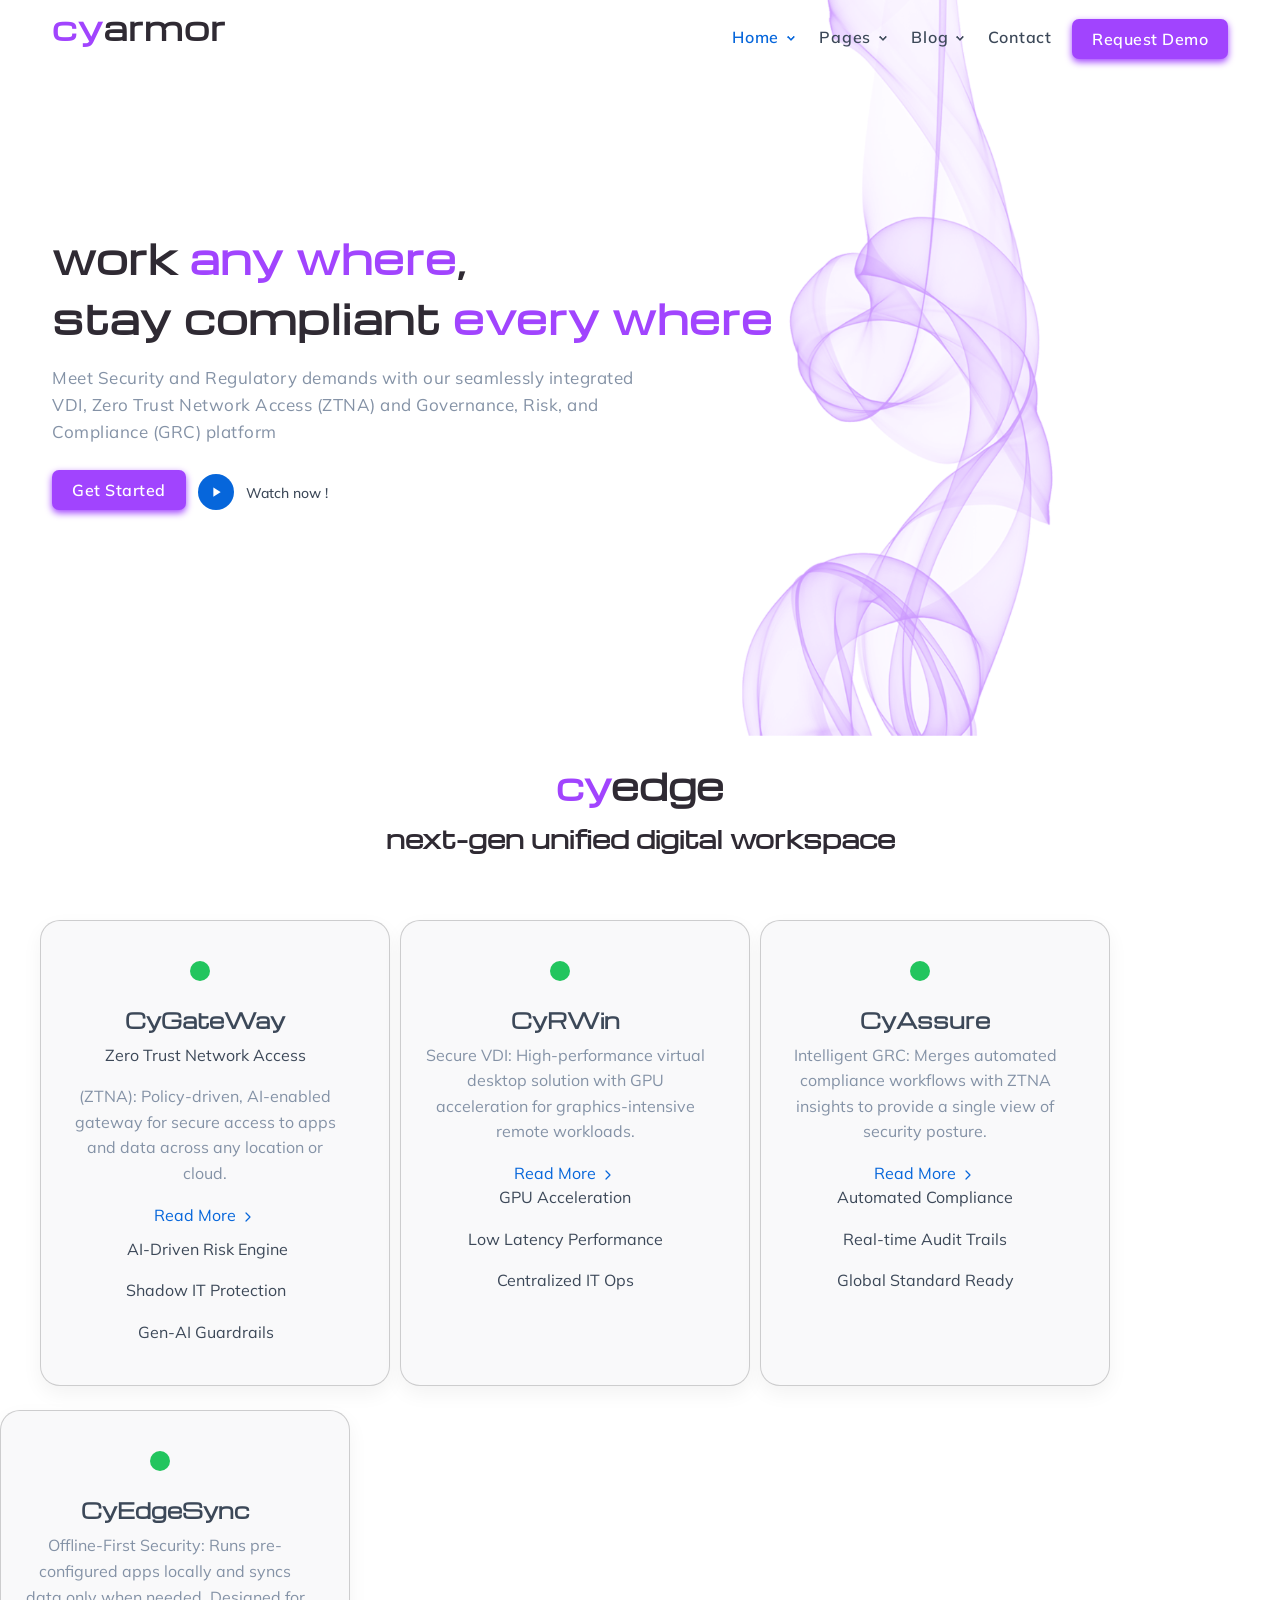
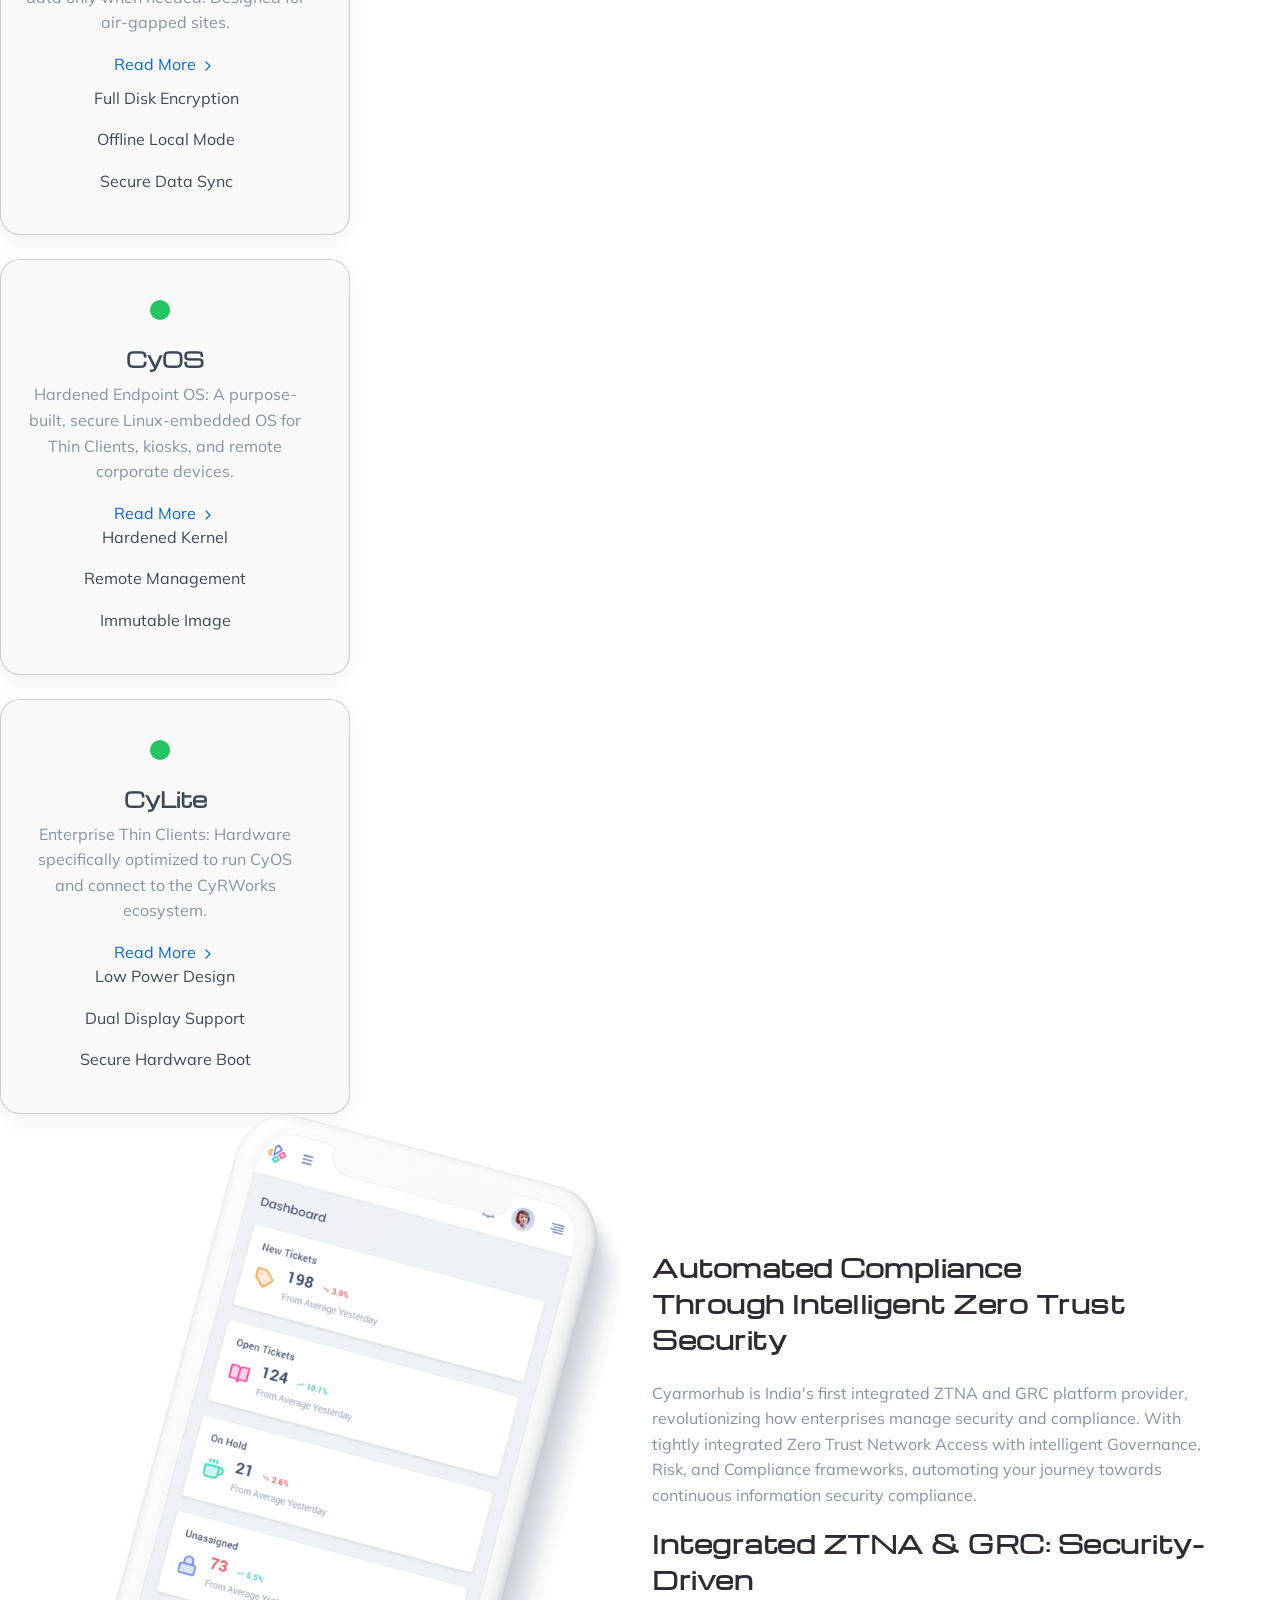
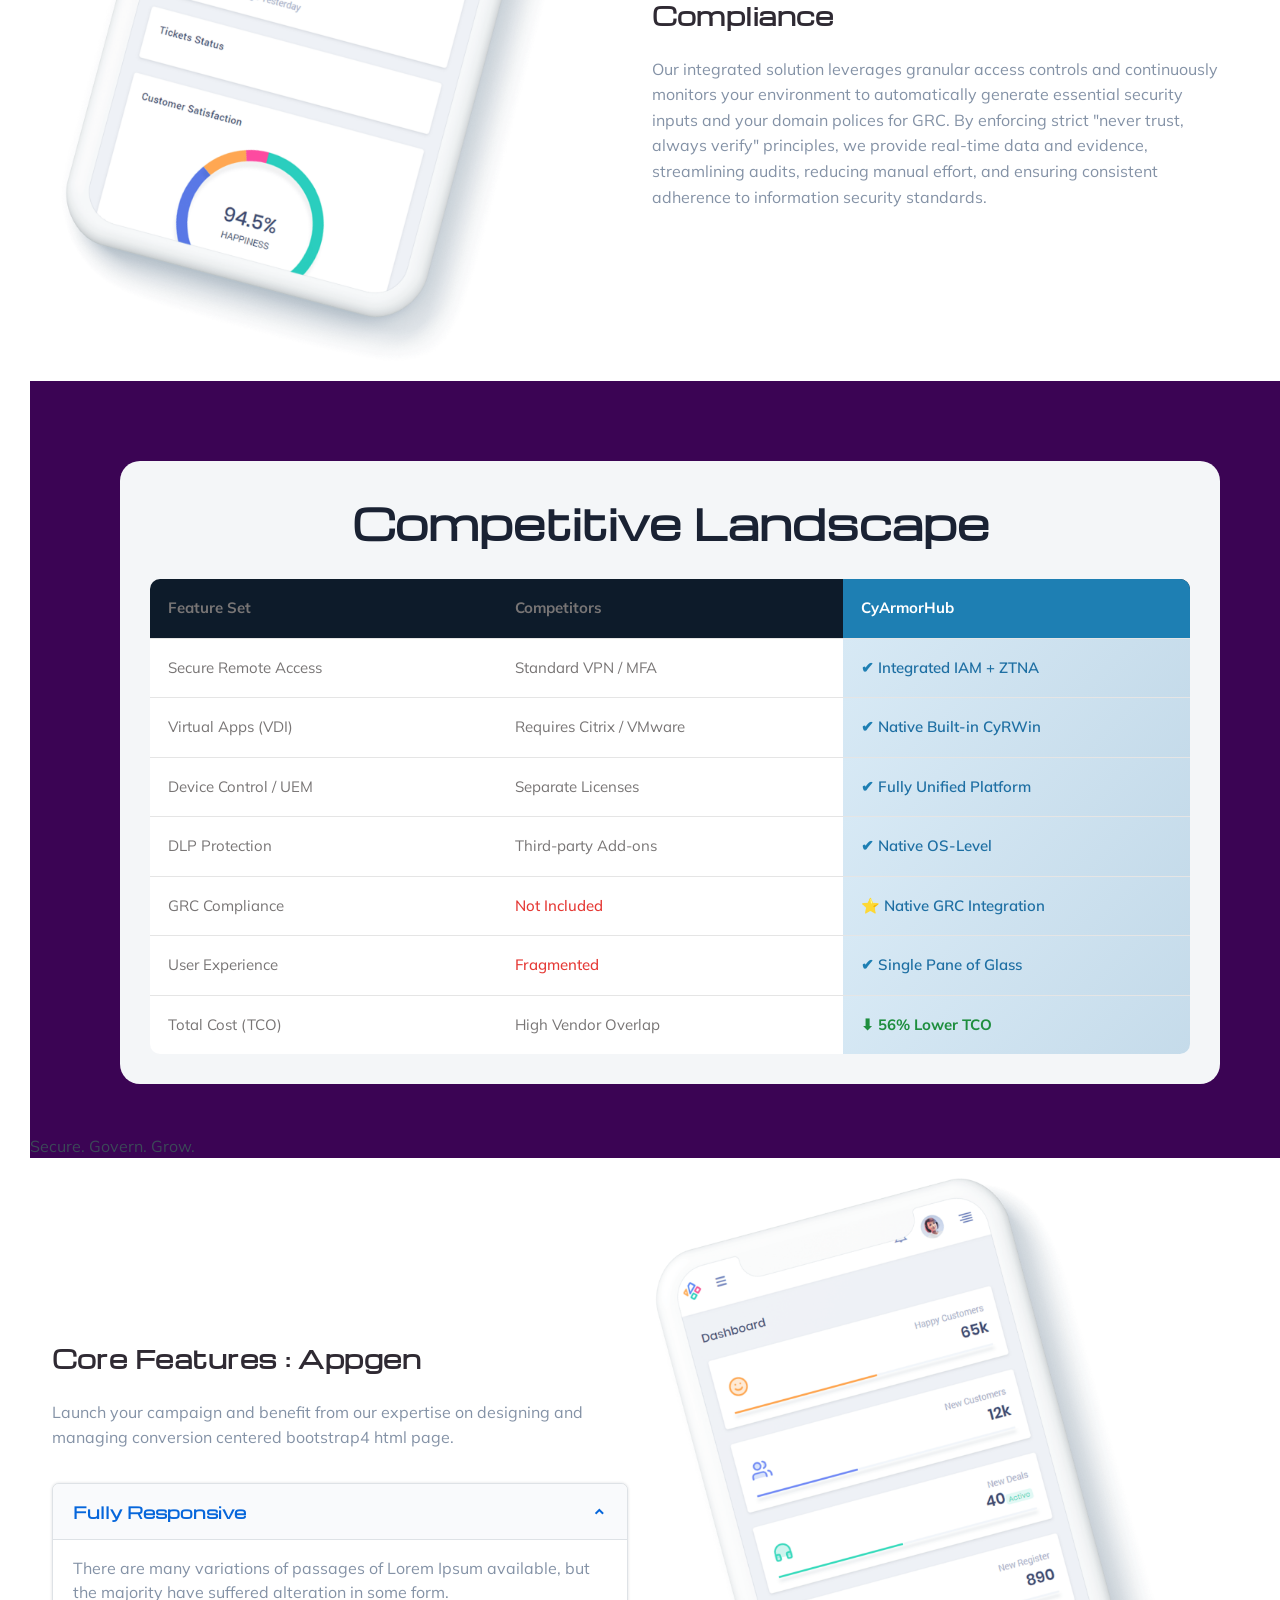
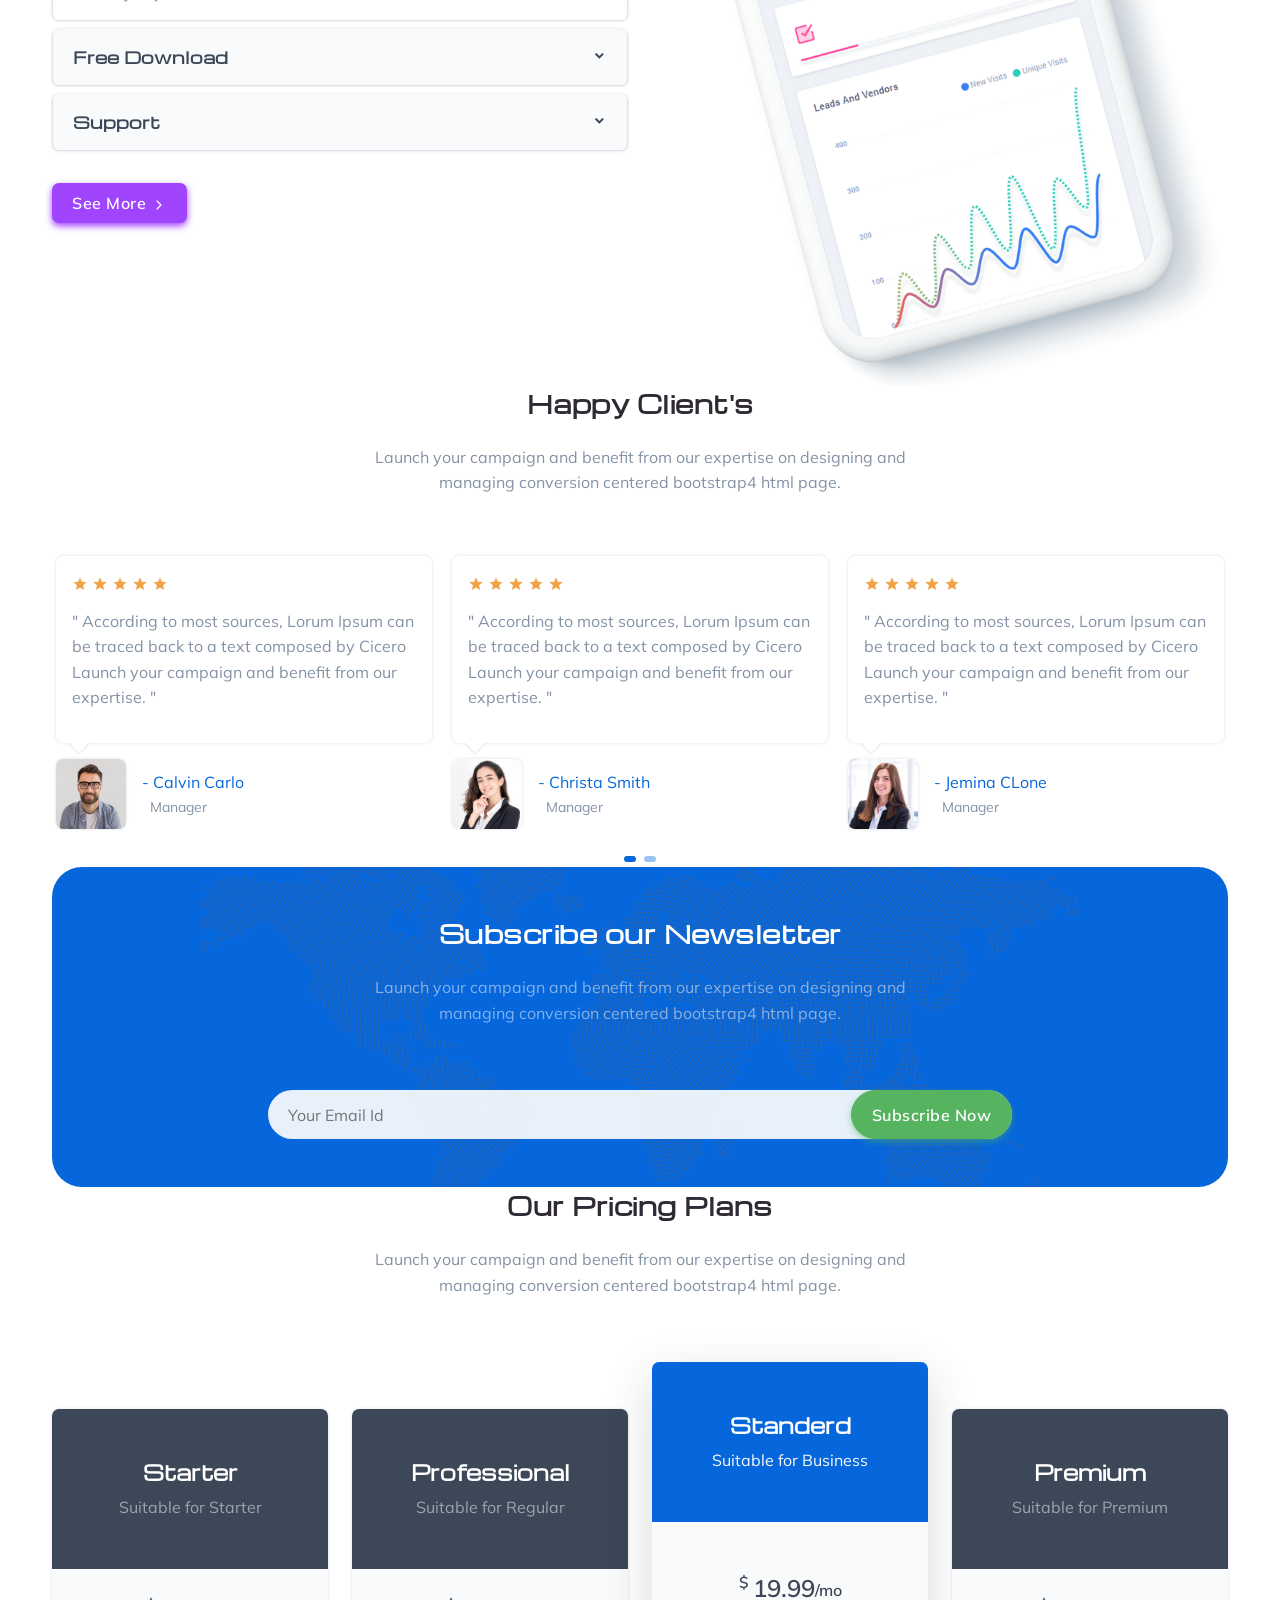
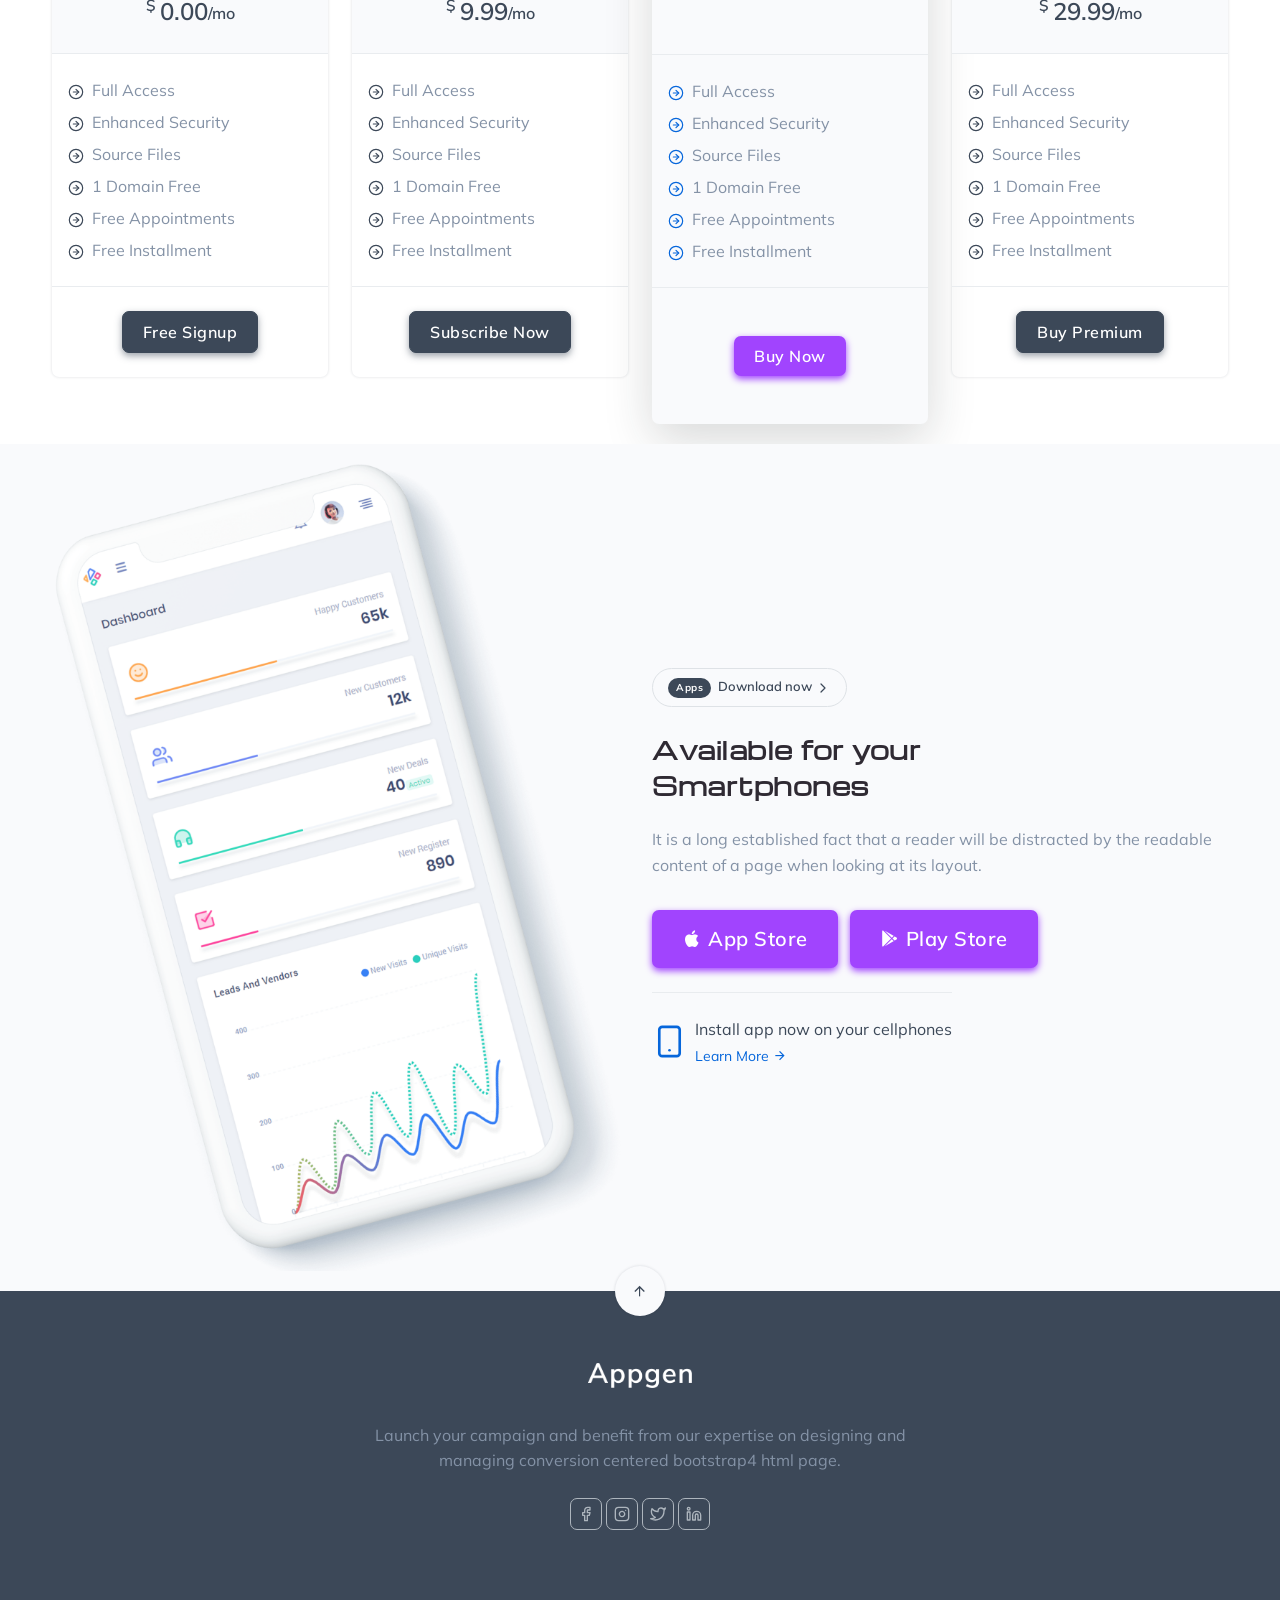
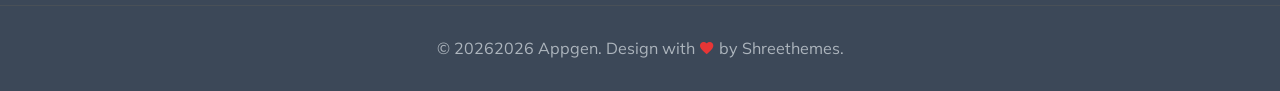
==== commit 4791e9ef: "content updated" ====
--- a/cy-purple/index.html
+++ b/cy-purple/index.html
@@ -177,7 +177,9 @@
                             <h2><span class="theme-text">cy</span>edge</h2>
                             <h4></span>next-gen unified digital workspace</h4>
                         </div>
-                    <div class="col-lg-4 col-md-6 col-12 mt-4 pt-2">
+
+                        <!--card class-->
+                    <div class="col-lg-4 col-md-6 col-12 mt-4 pt-2 card">
                         <div class="feature position-relative text-center">
                             <div class="p-4 rounded position-relative overflow-hidden">
                                 <div class="icon text-primary">
@@ -185,15 +187,24 @@
                                     <img src="images/shape-1.png" class="avatar avatar-small icon-shape" alt="">
                                 </div>
                                 <div class="content mt-4">
-                                    <h5><a href="javascript:void(0)" class="title text-dark">Create Account</a></h5>
-                                    <p class="text-muted">Due to its widespread use as filler text for layouts, non-readability is of great importance</p>
+                                    <h5><a href="javascript:void(0)" class="title text-dark">CyGateWay</a></h5>
+                                    <p>Zero Trust Network Access </p>
+                                    <p class="text-muted">(ZTNA): Policy-driven, AI-enabled gateway for secure access to apps and data across any location or cloud.</p>
                                     <a href="javascript:void(0)" class="text-primary">Read More <i data-feather="chevron-right" class="fea icon-sm"></i></a>
                                 </div>
-                            </div>
-                        </div>
-                    </div><!--end col-->
-
-                    <div class="col-lg-4 col-md-6 col-12 mt-4 pt-2">
+
+                                    <div class="sub-menu">
+                                        
+                                        <p class=" sub-menu">AI-Driven Risk Engine</p>
+                                        <p>Shadow IT Protection</p>
+                                        <p>Gen-AI Guardrails</p>
+                                        
+                                    </div>    
+                            </div>
+                        </div>
+                    </div><!--end col-->
+
+                    <div class="col-lg-4 col-md-6 col-12 mt-4 pt-2 card">
                         <div class="feature position-relative text-center">
                             <div class="p-4 rounded position-relative overflow-hidden">
                                 <div class="icon text-primary">
@@ -201,15 +212,24 @@
                                     <img src="images/shape-1.png" class="avatar avatar-small icon-shape" alt="">
                                 </div>
                                 <div class="content mt-4">
-                                    <h5><a href="javascript:void(0)" class="title text-dark">Data Analysis</a></h5>
-                                    <p class="text-muted">Due to its widespread use as filler text for layouts, non-readability is of great importance</p>
+                                    <h5><a href="javascript:void(0)" class="title text-dark">CyRWin</a></h5>
+                                    <p class="text-muted">Secure VDI: High-performance virtual desktop solution with GPU acceleration for graphics-intensive remote workloads.</p>
                                     <a href="javascript:void(0)" class="text-primary">Read More <i data-feather="chevron-right" class="fea icon-sm"></i></a>
-                                </div>
-                            </div>
-                        </div>
-                    </div><!--end col-->
-
-                    <div class="col-lg-4 col-md-6 col-12 mt-4 pt-2">
+
+                                </div>
+
+                                    <div>
+                                        
+                                        <p>GPU Acceleration</p>
+                                        <p>Low Latency Performance</p>
+                                        <p>Centralized IT Ops</p>
+                                        
+                                    </div>    
+                            </div>
+                        </div>
+                    </div><!--end col-->
+
+                    <div class="col-lg-4 col-md-6 col-12 mt-4 pt-2 card">
                         <div class="feature position-relative text-center">
                             <div class="p-4 rounded position-relative overflow-hidden">
                                 <div class="icon text-primary">
@@ -217,16 +237,98 @@
                                     <img src="images/shape-1.png" class="avatar avatar-small icon-shape" alt="">
                                 </div>
                                 <div class="content mt-4">
-                                    <h5><a href="javascript:void(0)" class="title text-dark">Show Result</a></h5>
-                                    <p class="text-muted">Due to its widespread use as filler text for layouts, non-readability is of great importance</p>
+                                    <h5><a href="javascript:void(0)" class="title text-dark">CyAssure</a></h5>
+                                    <p class="text-muted"> Intelligent GRC: Merges automated compliance workflows with ZTNA insights to provide a single view of security posture.</p>
                                     <a href="javascript:void(0)" class="text-primary">Read More <i data-feather="chevron-right" class="fea icon-sm"></i></a>
                                 </div>
+
+                                    <div>
+                                        
+                                        <p>Automated Compliance</p>
+                                        <p>Real-time Audit Trails</p>
+                                        <p>Global Standard Ready</p>
+                                        
+                                    </div>    
                             </div>
                         </div>
                     </div><!--end col-->
                 </div><!--end row-->
             </div><!--end container-->
             <!-- Work Process End -->
+
+                <div class="col-lg-4 col-md-6 col-12 mt-4 pt-2 card column">
+                        <div class="feature position-relative text-center">
+                            <div class="p-4 rounded position-relative overflow-hidden">
+                                <div class="icon text-primary">
+                                    <i class="uim uim-key-skeleton-alt"></i>
+                                    <img src="images/shape-1.png" class="avatar avatar-small icon-shape" alt="">
+                                </div>
+                                <div class="content mt-4">
+                                    <h5><a href="javascript:void(0)" class="title text-dark">CyEdgeSync</a></h5>
+                                    <!-- <p>Zero Trust Network Access </p> -->
+                                    <p class="text-muted"> Offline-First Security: Runs pre-configured apps locally and syncs data only when needed. Designed for air-gapped sites.</p>
+                                    <a href="javascript:void(0)" class="text-primary">Read More <i data-feather="chevron-right" class="fea icon-sm"></i></a>
+                                </div>
+
+                                    <div class="sub-menu">
+                                        
+                                        <p>Full Disk Encryption</p>
+                                        <p>Offline Local Mode</p>
+                                        <p>Secure Data Sync</p>
+                                        
+                                    </div>    
+                            </div>
+                        </div>
+                    </div><!--end col-->
+
+                    <div class="col-lg-4 col-md-6 col-12 mt-4 pt-2 card">
+                        <div class="feature position-relative text-center">
+                            <div class="p-4 rounded position-relative overflow-hidden">
+                                <div class="icon text-primary">
+                                    <i class="uim uim-signal-alt-3"></i>
+                                    <img src="images/shape-1.png" class="avatar avatar-small icon-shape" alt="">
+                                </div>
+                                <div class="content mt-4">
+                                    <h5><a href="javascript:void(0)" class="title text-dark">CyOS</a></h5>
+                                    <p class="text-muted"> Hardened Endpoint OS: A purpose-built, secure Linux-embedded OS for Thin Clients, kiosks, and remote corporate devices.</p>
+                                    <a href="javascript:void(0)" class="text-primary">Read More <i data-feather="chevron-right" class="fea icon-sm"></i></a>
+
+                                </div>
+
+                                    <div>
+                                        
+                                        <p>Hardened Kernel</p>
+                                        <p>Remote Management</p>
+                                        <p>Immutable Image</p>
+                                        
+                                    </div>    
+                            </div>
+                        </div>
+                    </div><!--end col-->
+
+                    <div class="col-lg-4 col-md-6 col-12 mt-4 pt-2 card">
+                        <div class="feature position-relative text-center">
+                            <div class="p-4 rounded position-relative overflow-hidden">
+                                <div class="icon text-primary">
+                                    <i class="uim uim-flip-v"></i>
+                                    <img src="images/shape-1.png" class="avatar avatar-small icon-shape" alt="">
+                                </div>
+                                <div class="content mt-4">
+                                    <h5><a href="javascript:void(0)" class="title text-dark">CyLite</a></h5>
+                                    <p class="text-muted"> Enterprise Thin Clients: Hardware specifically optimized to run CyOS and connect to the CyRWorks ecosystem.</p>
+                                    <a href="javascript:void(0)" class="text-primary">Read More <i data-feather="chevron-right" class="fea icon-sm"></i></a>
+                                </div>
+
+                                    <div>
+                                        
+                                        <p>Low Power Design</p>
+                                        <p>Dual Display Support</p>
+                                        <p>Secure Hardware Boot</p>
+                                        
+                                    </div>    
+                            </div>
+                        </div>
+                    </div>
 
             <!-- Feature Start -->
             <div class="container mt-100 mt-60">
@@ -237,21 +339,95 @@
 
                     <div class="col-lg-6 col-md-6 col-12 mt-4 pt-2 mt-sm-0 pt-sm-0">
                         <div class="section-title">
-                            <h4 class="title mb-4">Easy and Perfect <br> Solution for your Apps</h4>
-                            <p class="text-muted para-desc">Launch your campaign and benefit from our expertise on designing and managing conversion centered bootstrap4 html page.</p>
-                            <ul class="list-unstyled">
+                            <h4 class="title mb-4">Automated Compliance <br> Through Intelligent Zero Trust <br> Security</h4>
+                            <p class="text-muted para-desc"> Cyarmorhub is India's first integrated ZTNA and GRC platform provider, revolutionizing how enterprises manage security and compliance. With tightly integrated Zero Trust Network Access with intelligent Governance, Risk, and Compliance frameworks,
+                                 automating your journey towards continuous information security compliance.</p>
+                            <!-- <ul class="list-unstyled">
                                 <li class="mt-2"><i data-feather="check-circle" class="fea icon-sm text-primary me-2"></i>Digital Marketing Solutions for Tomorrow</li>
                                 <li class="mt-2"><i data-feather="check-circle" class="fea icon-sm text-primary me-2"></i>Our Talented & Experienced Marketing Agency</li>
                                 <li class="mt-2"><i data-feather="check-circle" class="fea icon-sm text-primary me-2"></i>Create your own skin to match your brand</li>
-                            </ul>
-                            <div class="watch-video mt-4">
+                            </ul> -->
+                            <!-- <div class="watch-video mt-4">
                                 <a href="javascript:void(0)" class="btn btn-primary mb-2 me-2">Read More</a>
                                 <a href="#" data-type="youtube" data-id="yba7hPeTSjk" class="video-play-icon lightbox  watch title-dark text-dark mb-2"><i class="mdi mdi-play play-icon-circle text-center d-inline-block me-2 rounded-pill text-white title-dark position-relative play play-iconbar"></i> Watch Now</a>
-                            </div>
-                        </div>
-                    </div><!--end col-->
-                </div><!--end row-->
-            </div><!--end container-->
+                            </div> -->
+                        </div>
+
+                        <div class="section-title">
+                            <h4 class="title mb-4"> Integrated ZTNA & GRC: Security-Driven <br> Compliance</h4>
+                            <p class="text-muted para-desc">Our integrated solution leverages granular access controls and 
+                                continuously monitors your environment to automatically generate essential security inputs and your domain polices for GRC. By enforcing strict "never trust, always verify" principles, we provide real-time data and evidence, streamlining audits, reducing manual effort, and ensuring consistent adherence to information security standards.</p>
+                        </div>
+
+                    </div><!--end col-->
+                </div><!--end row-->
+            </div><!--end container-->
+
+            <!--competitive landscape-->
+
+            <div class="table-background">
+
+                    <div class="table-container">
+                        
+                            <h1 class="headline">Competitive Landscape</h1>
+                    
+                            <div class="table-header">
+                                <!--row header-->
+                                <div class="rows top-header">
+                                    <div class="col">Feature Set</div>
+                                    <div class="col">Competitors</div>
+                                    <div class="col product-header">CyArmorHub</div>
+                                    
+                                </div>
+                                <!--rows-->
+                                <div class="rows">
+                                    <div class="col">Secure Remote Access</div>
+                                    <div class="col">Standard VPN / MFA</div>
+                                    <div class="col product check"> Integrated IAM + ZTNA</div>
+                                </div>
+
+                                <div class="rows">
+                                    <div class="col">Virtual Apps (VDI)</div>
+                                    <div class="col">Requires Citrix / VMware</div>
+                                    <div class="col product check"> Native Built-in CyRWin</div>
+                                </div>
+
+                                <div class="rows">
+                                    <div class="col">Device Control / UEM</div>
+                                    <div class="col">Separate Licenses</div>
+                                    <div class="col product check">  Fully Unified Platform</div>
+                                </div>
+
+                                <div class="rows">
+                                    <div class="col"> DLP Protection</div>
+                                    <div class="col">Third-party Add-ons</div>
+                                    <div class="col product check"> Native OS-Level</div>
+                                </div>
+
+                                <div class="rows">
+                                    <div class="col">GRC Compliance</div>
+                                    <div class="col danger"> Not Included</div>
+                                    <div class="col product star"> Native GRC Integration</div>
+                                </div>
+
+                                <div class="rows">
+                                    <div class="col">User Experience</div>
+                                    <div class="col danger"> Fragmented</div>
+                                    <div class="col product check"> Single Pane of Glass</div>
+                                </div>
+
+                                <div class="rows">
+                                    <div class="col">Total Cost (TCO)</div>
+                                    <div class="col">High Vendor Overlap</div>
+                                    <div class="col product success">56% Lower TCO</div>
+                                </div>
+                            </div>
+                    
+                    
+                    </div>
+
+                    <div >Secure. Govern. Grow.</div>
+        </div>
 
             <div class="container mt-100 mt-60">
                 <div class="row align-items-center">
--- a/cy-purple/css/styles.css
+++ b/cy-purple/css/styles.css
@@ -79,4 +79,112 @@
 
 .edge-banner {
     /* background-color: var(--light-gray); */
+}
+
+.icon{
+    width: 20px;
+  height: 20px;
+  border-radius: 50%;
+  background: #22c55e; /* green */
+  display: inline-flex;
+  align-items: center;
+  justify-content: center;
+  margin-right: 10px;
+  color: white;
+  font-size: 12px;
+}
+
+.sub-menu{
+    margin-top: 10px;
+    margin-left: 2px;
+}
+.card {
+    width: 350px;
+  background: #f9f9fa;
+  border-radius: 20px;
+  padding: 24px;
+  box-shadow: 0 8px 20px rgba(0, 0, 0, 0.05);
+  transition: transform 0.2s ease, box-shadow 0.2s ease;
+  padding: 0 20px 0px 0px;
+  margin: 0 10px 0px 0px;
+}
+.column{
+    display: flex;
+    flex-direction: row;
+}
+
+/* table starts */
+
+.table-background{
+    background-color: #3b0454;
+    width: 100%;
+    margin: 20px 30px 20px 30px;
+    padding-top: 30px;
+}
+.table-container{
+    max-width: 1100px;
+  margin: 50px auto;
+  background: #f4f6f8;
+  padding: 30px;
+  border-radius: 20px;
+  
+}
+.headline{
+    text-align: center;
+    margin-bottom: 25px;
+    color: #1a2233;
+}
+.table-header{
+    border-radius: 10px;
+    overflow: hidden;
+}
+.rows{
+    display: grid;
+    grid-template-columns: 1fr 1fr 1fr;
+    background: #ffffff;
+    border-bottom: 1px solid #e5e5e5;
+}
+.rows:last-child {
+  border-bottom: none;
+}
+.col{
+    padding: 18px;
+    color: #787575;
+    font-size: 15px;
+}
+.top-header{
+    background: #0d1b2a;
+    color: #fff;
+    font-weight: bold;
+}
+.product-header {
+  background: #1e7fb3;
+  color: #fff;
+}
+.product {
+  background: linear-gradient(135deg, #d7e9f5, #c5dbea);
+  color: #1e6fa3;
+  font-weight: 600;
+}
+.danger {
+  color: #e53935;
+  font-weight: 500;
+}
+.top-header .col{
+    padding: 18px;
+}
+.success {
+  color: #1e8e3e;
+  font-weight: bold;
+}
+.success::before {
+  content: "⬇ ";
+}
+.check::before {
+  content: "✔ ";
+  color: #1e7fb3;
+}
+.star::before{
+    content: "⭐ ";
+    color:  #f4b400;
 }
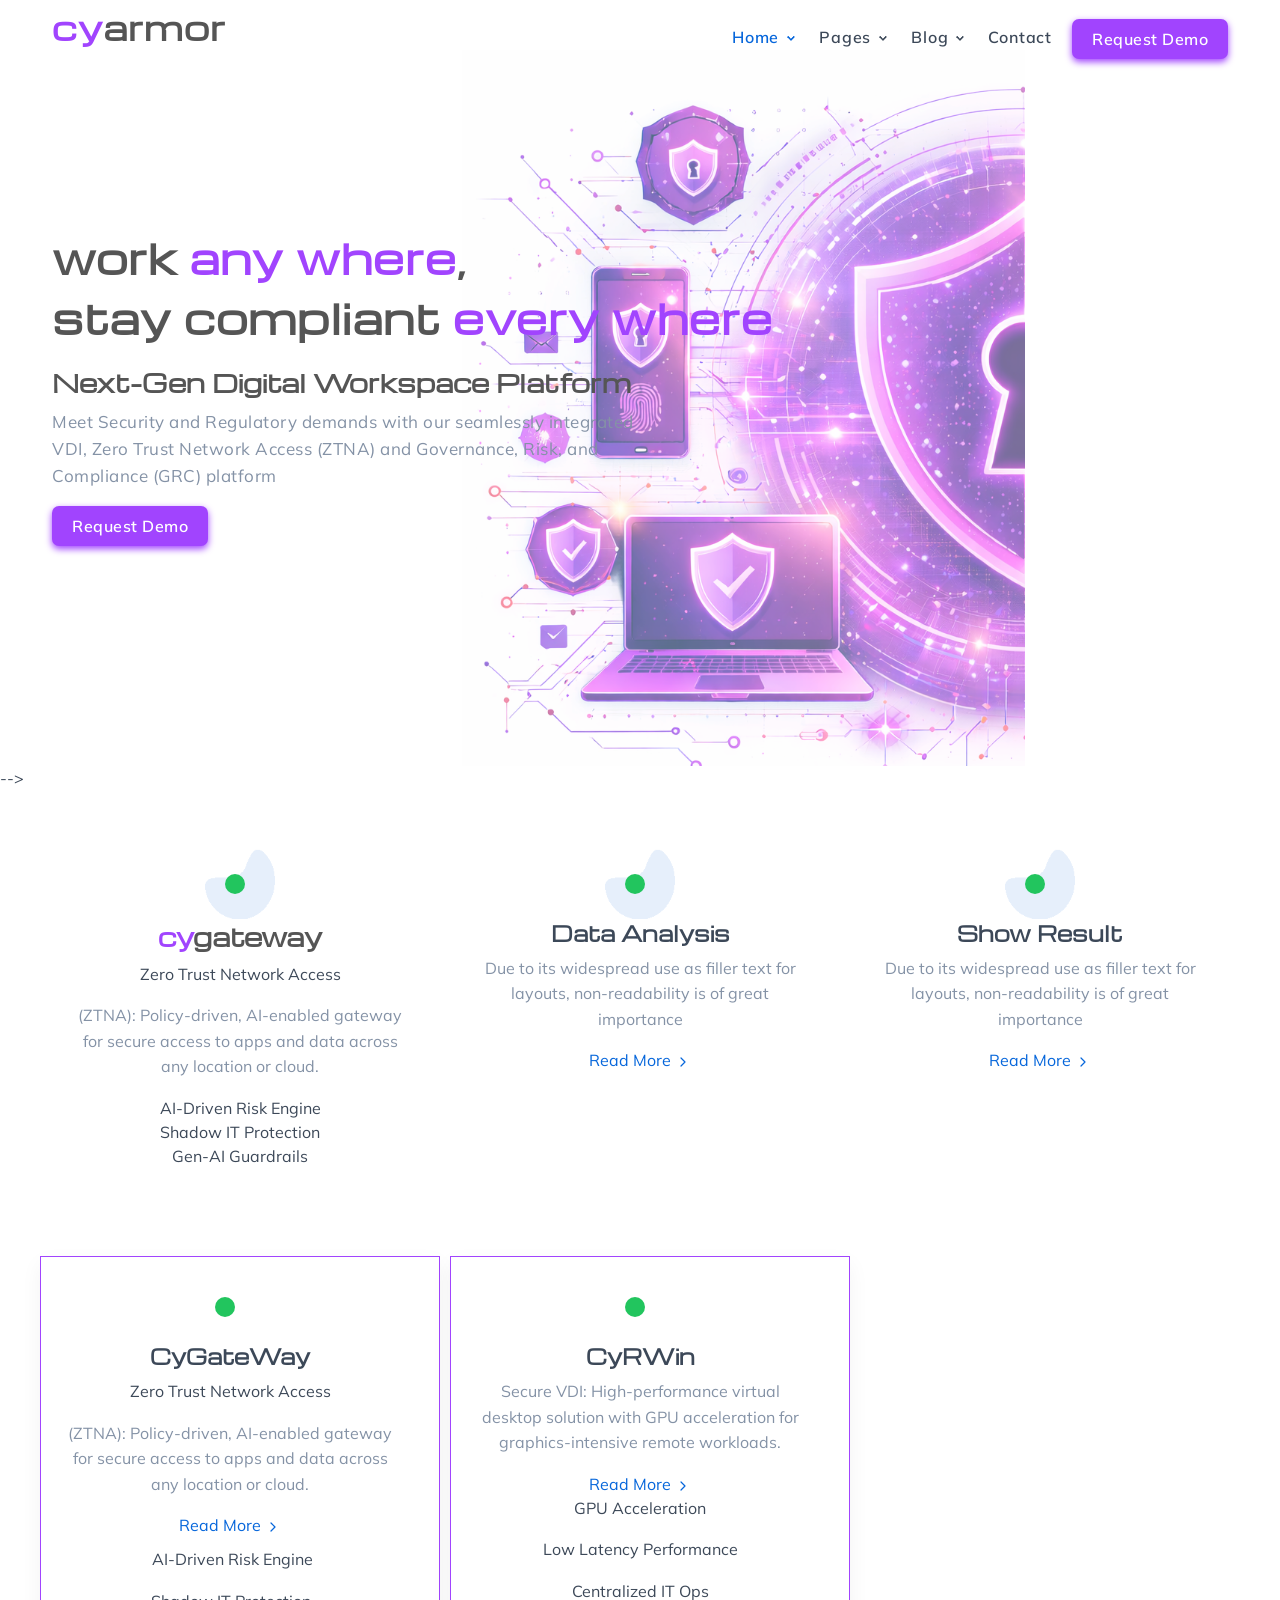
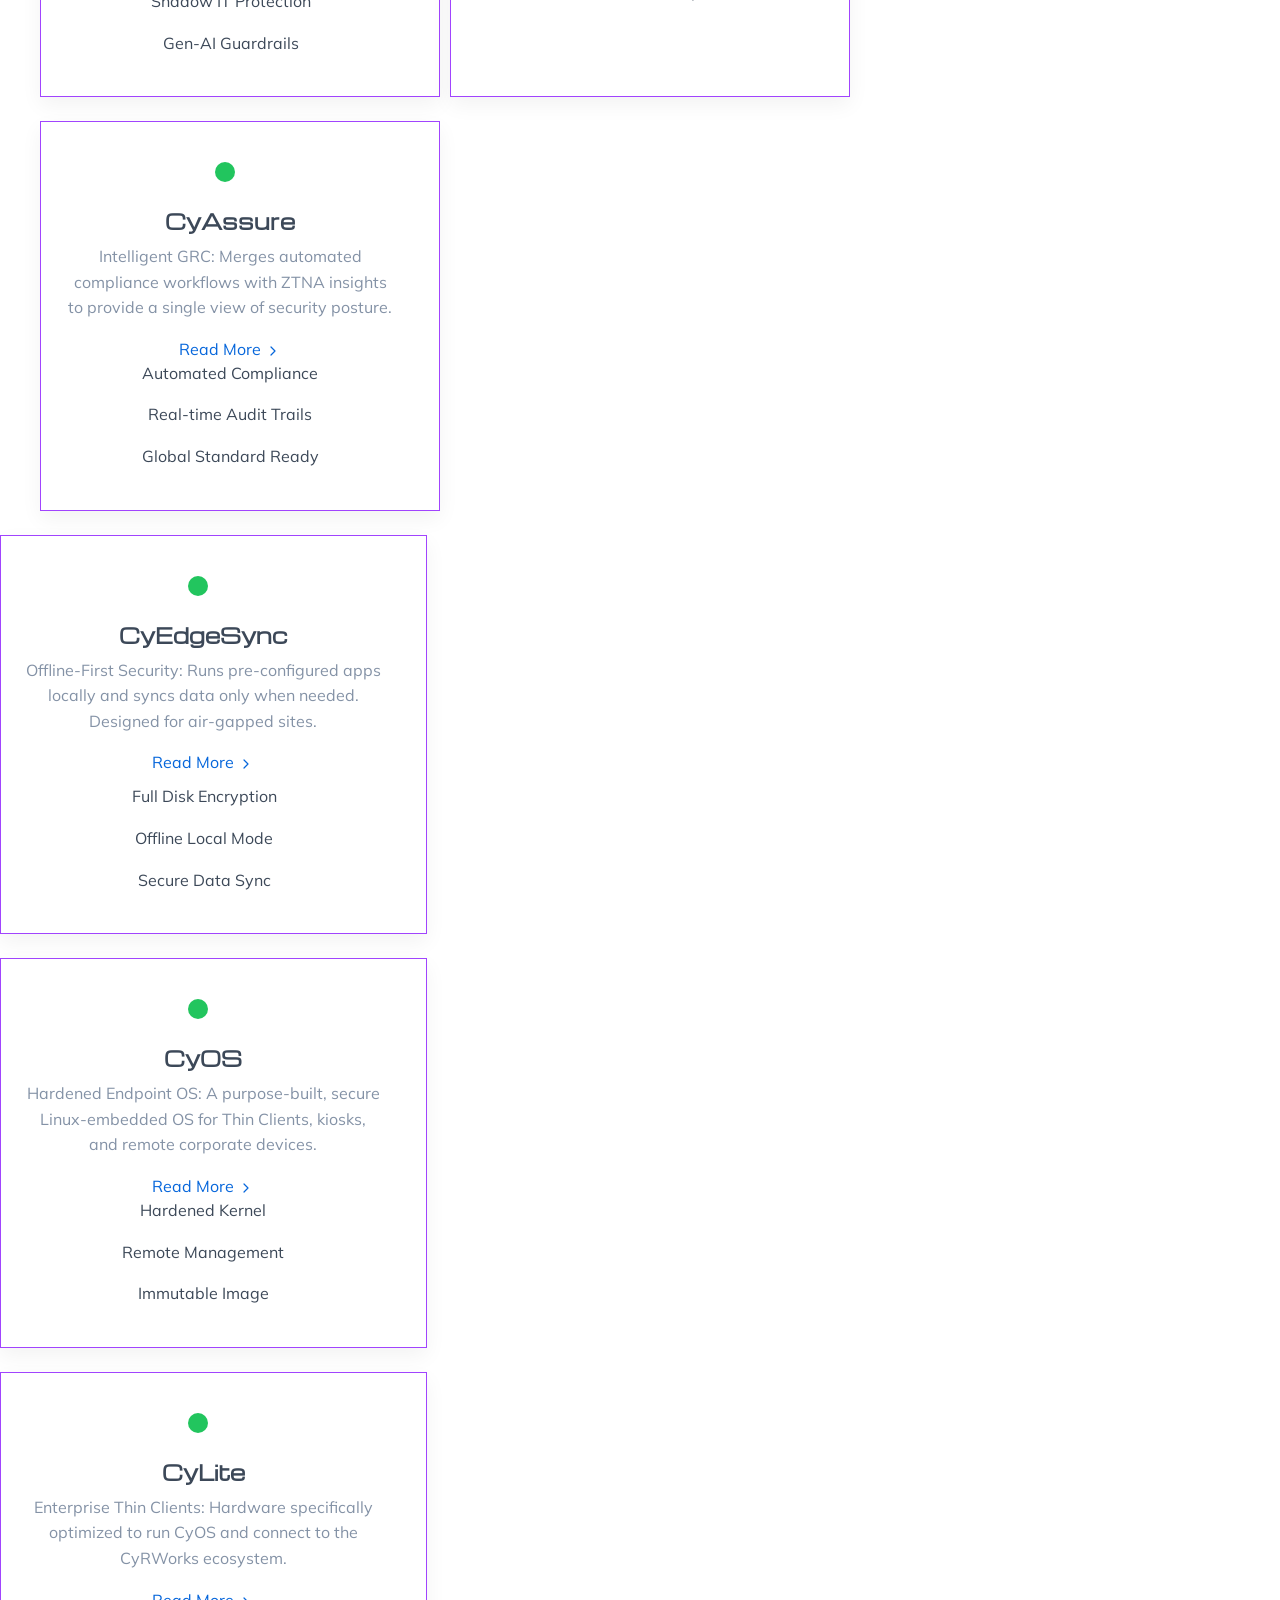
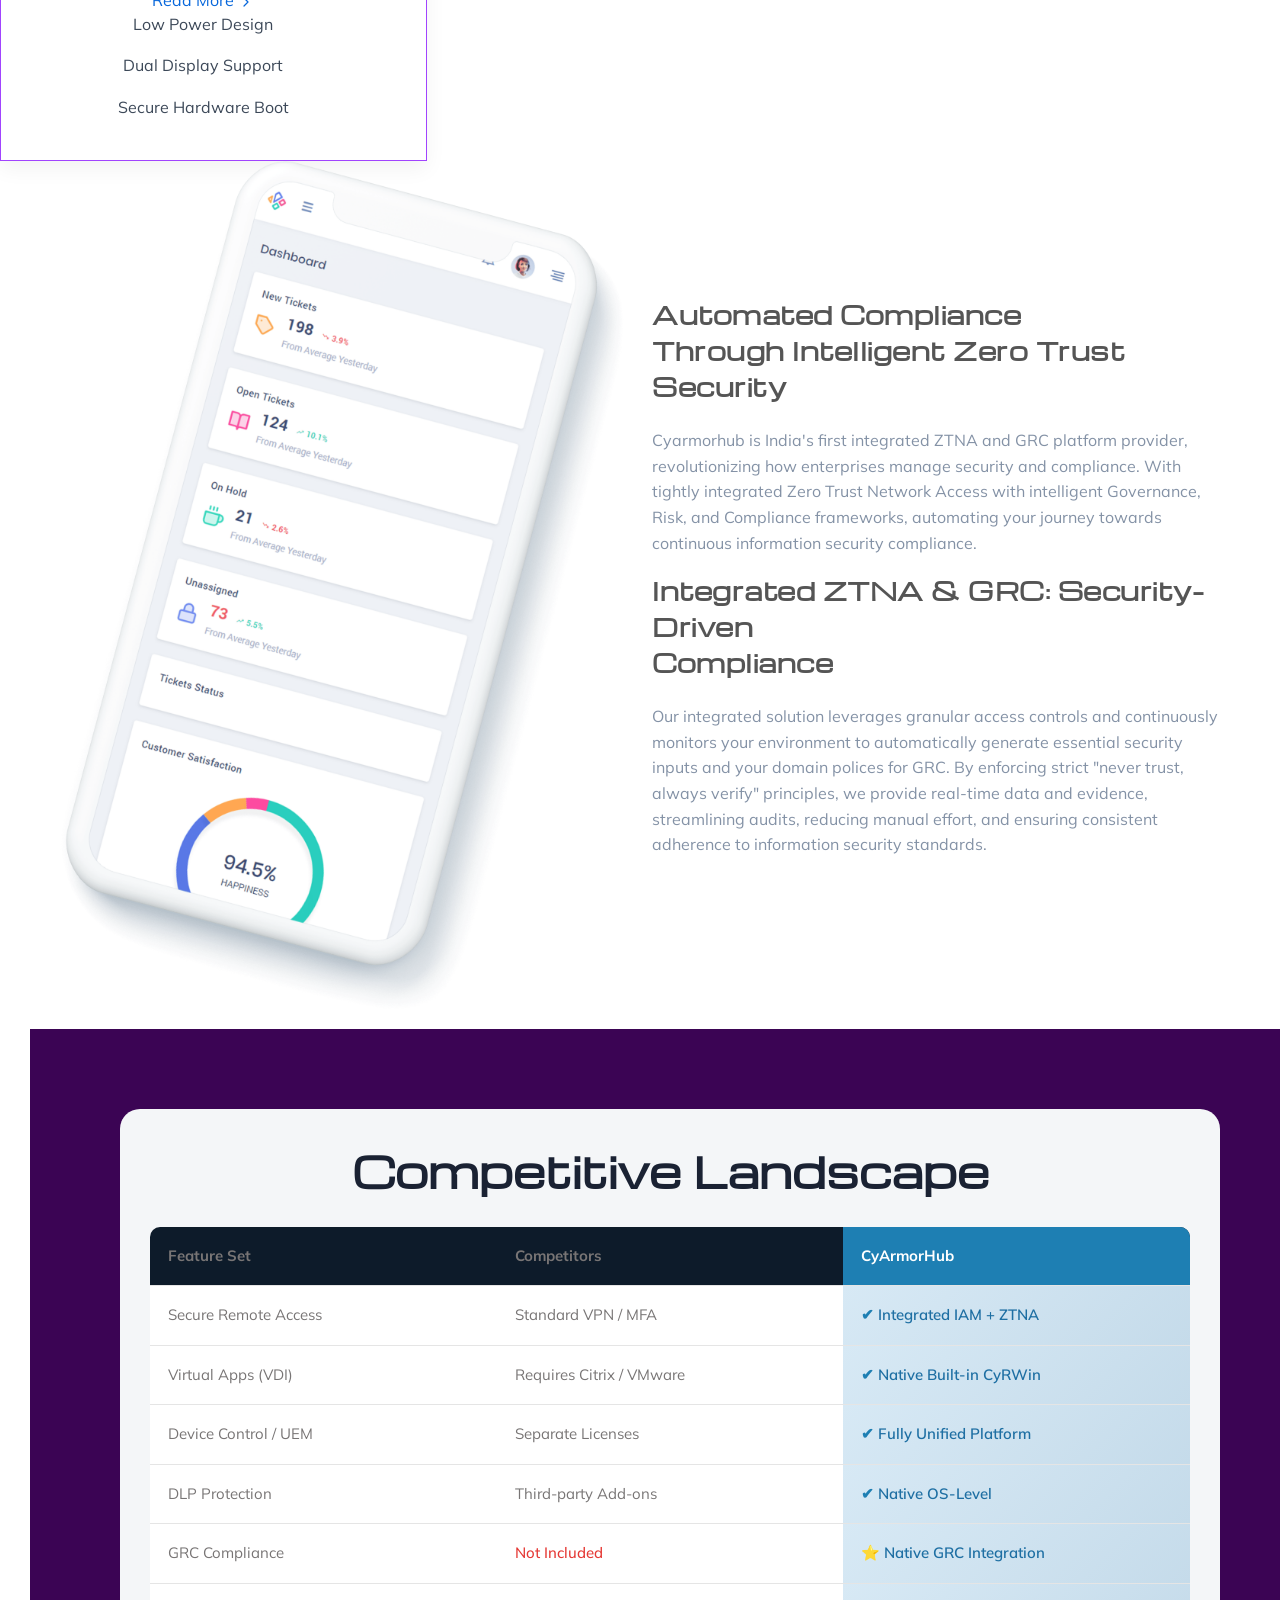
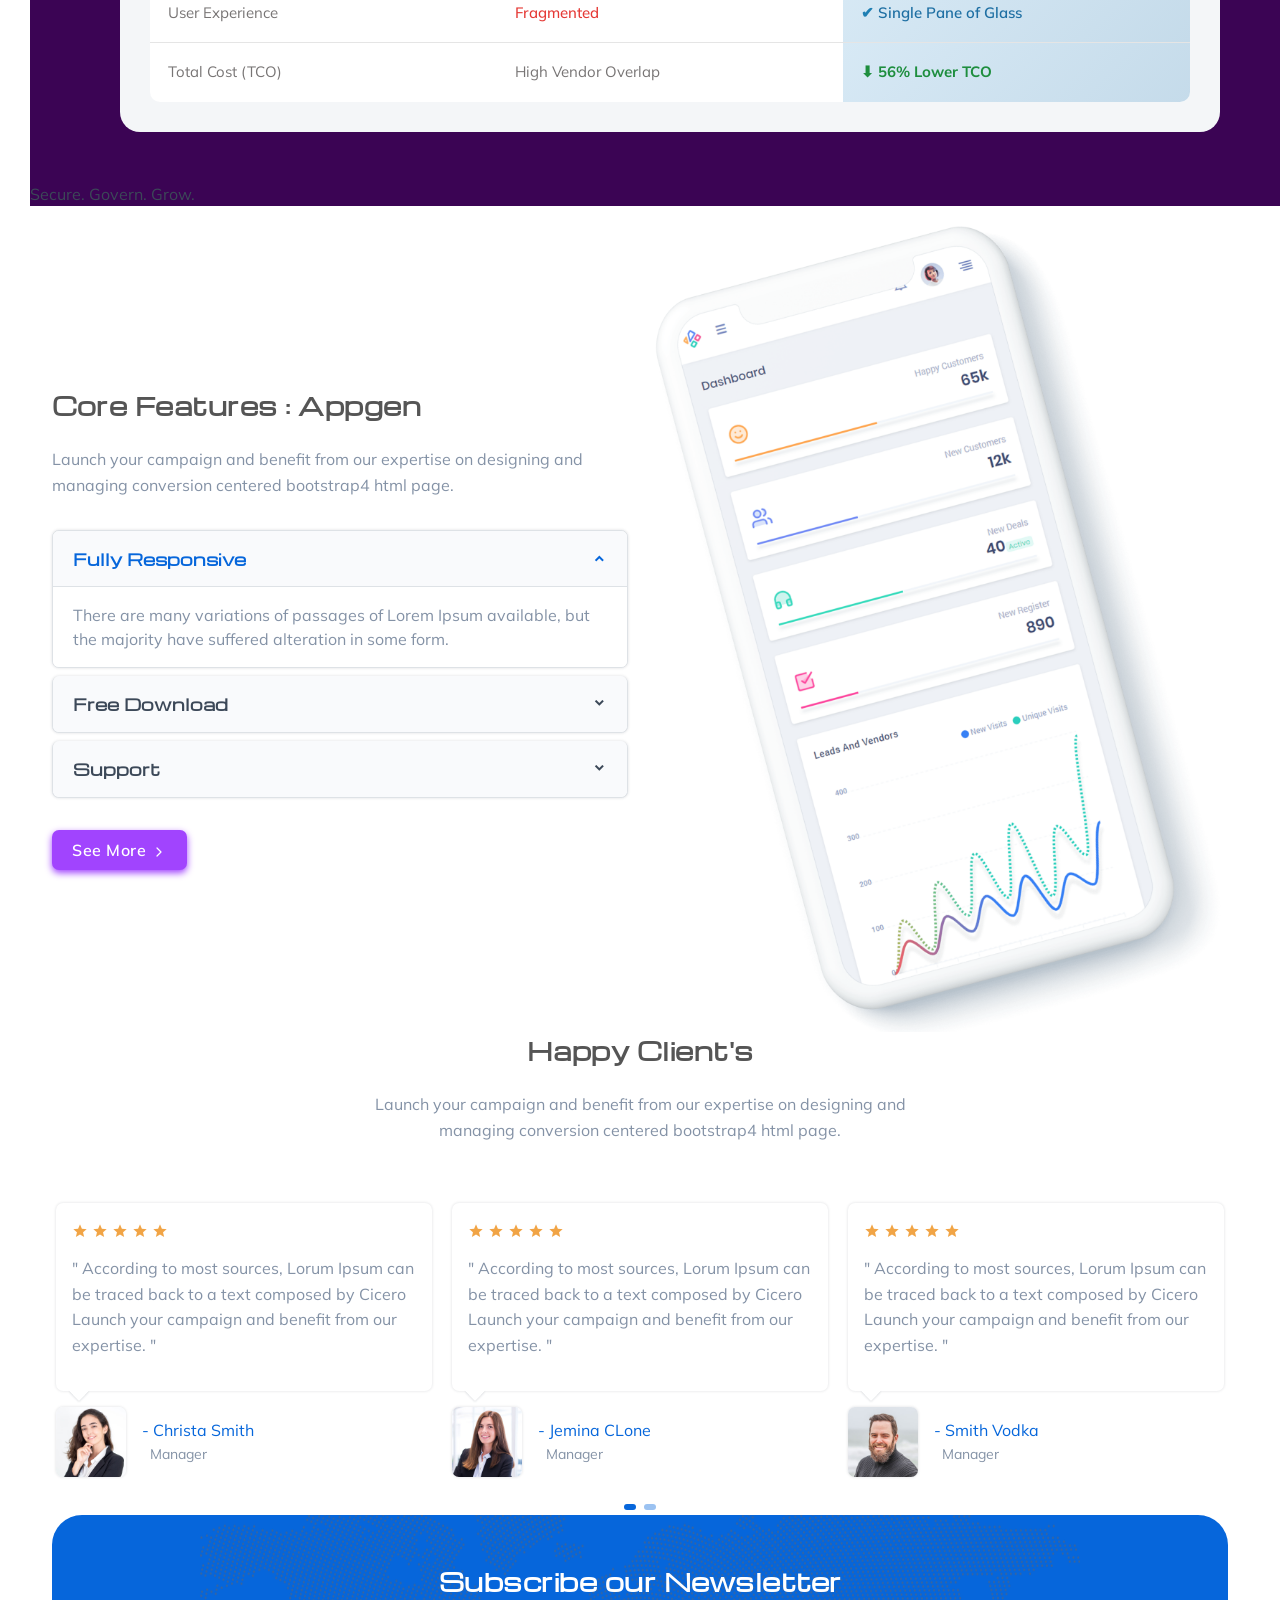
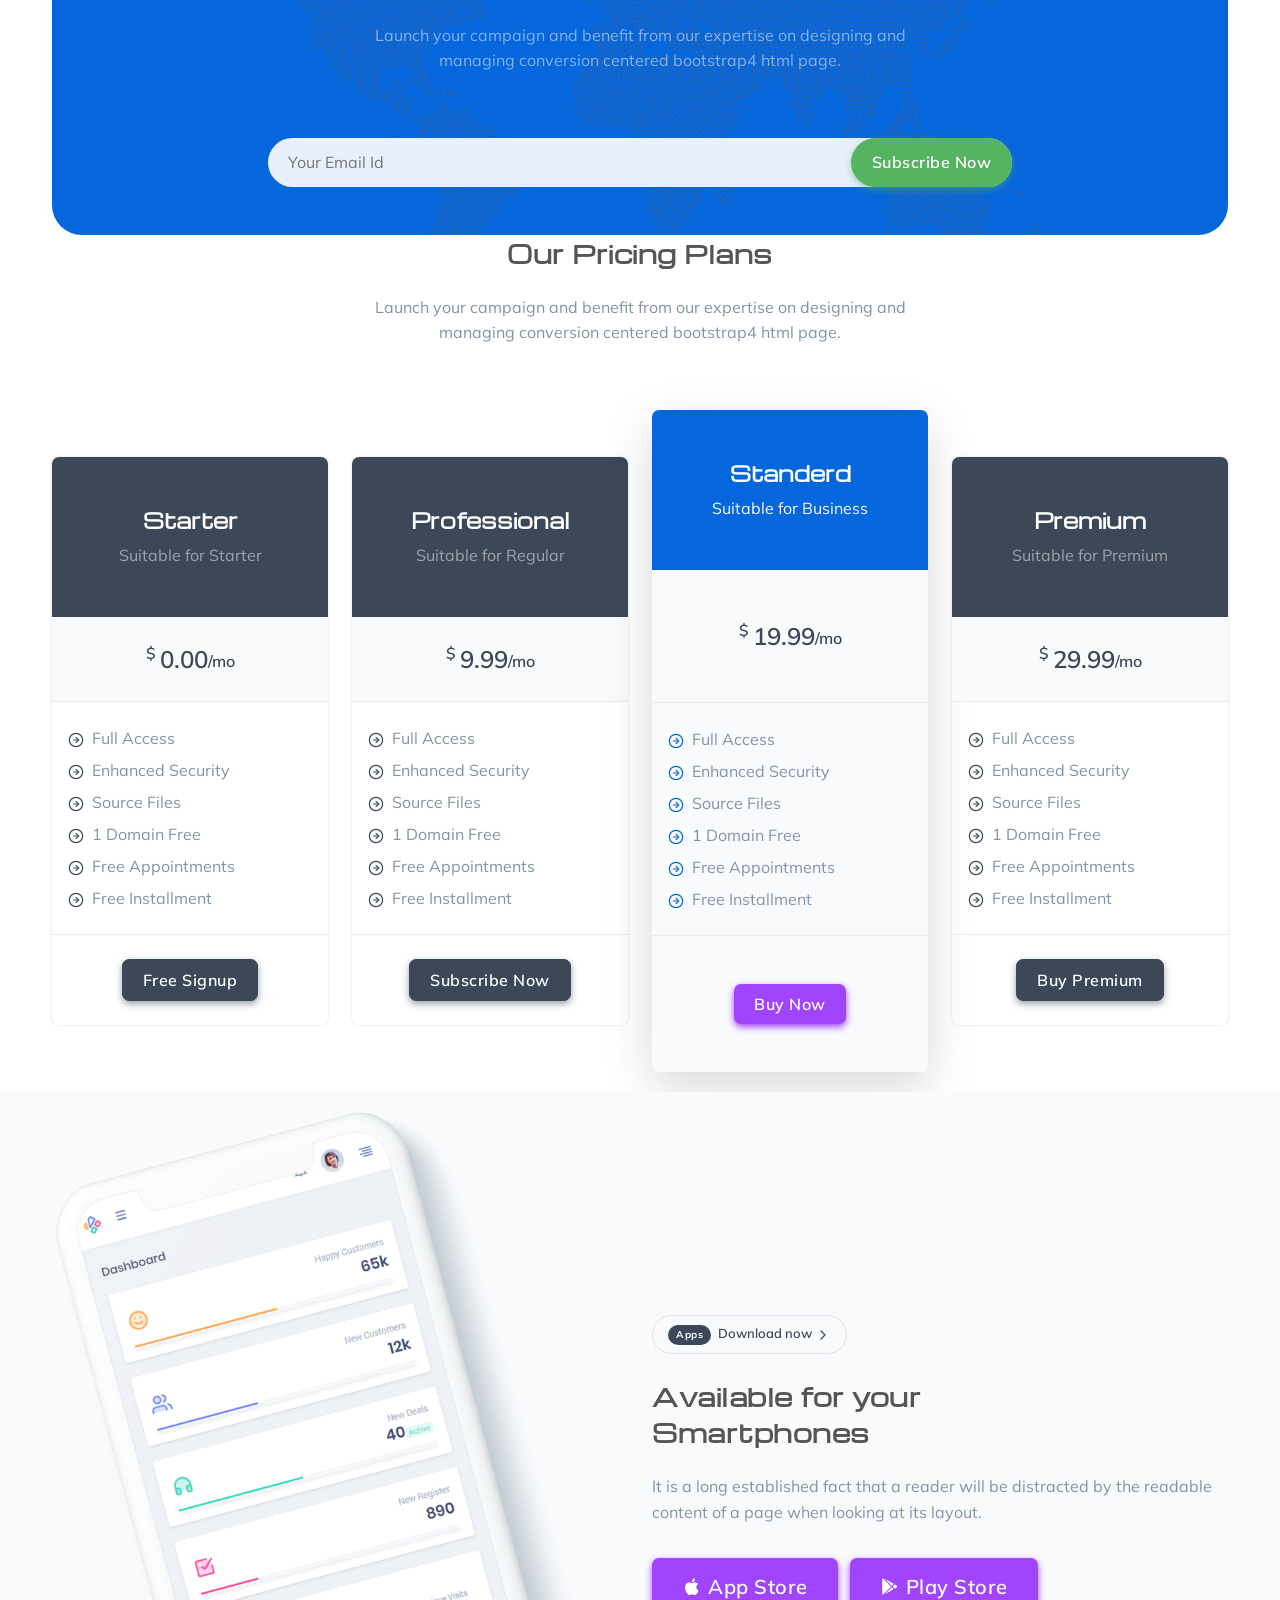
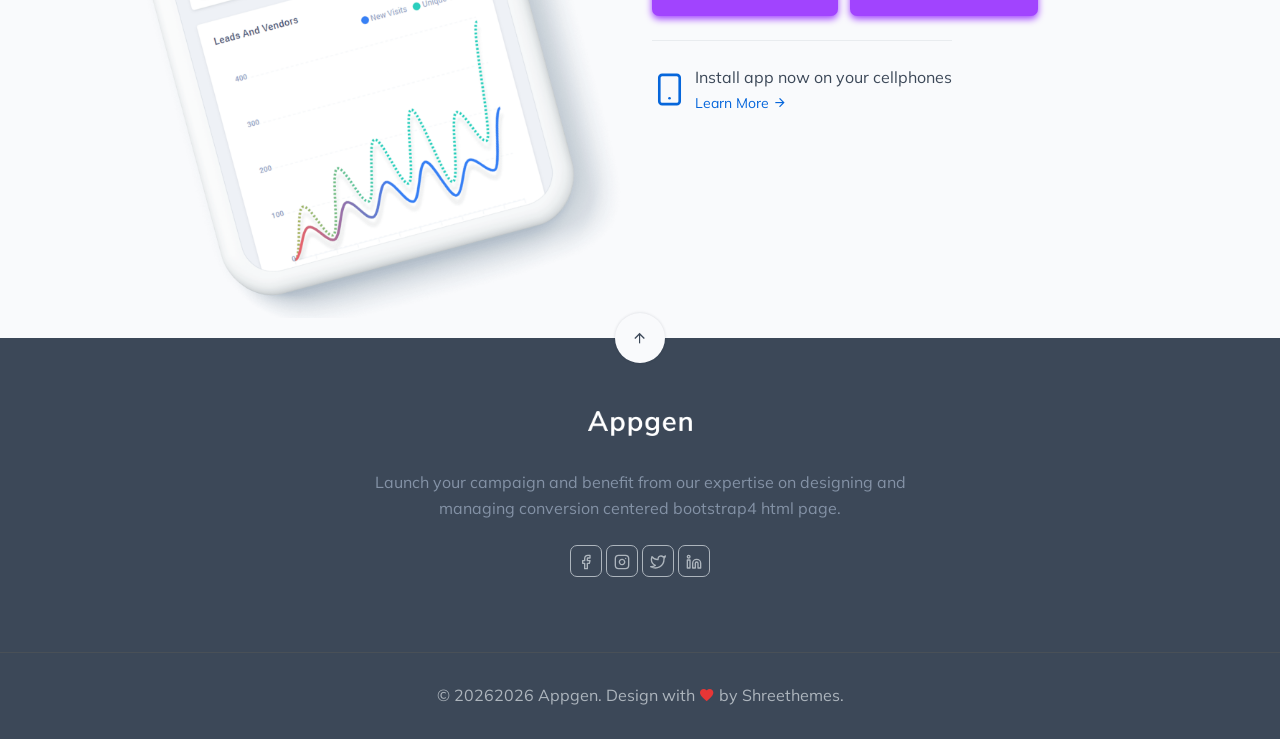
==== commit fcd766af: "Theme updated" ====
--- a/cy-purple/index.html
+++ b/cy-purple/index.html
@@ -1,6 +1,6 @@
 <!DOCTYPE html><html lang="en"><head>
         <meta charset="utf-8">
-        <title>Appgen - App & Saas Landing Template</title>
+        <title>Cy Armor Hub - Next-Gen Digital Workspace Platform</title>
         <meta name="viewport" content="width=device-width, initial-scale=1.0">
         <meta name="description" content="App and Saas Landing Template">
         <meta name="keywords" content="Application, Clean, Saas, Dashboard, Bootstrap 5">
@@ -152,11 +152,12 @@
                 <div class="row align-items-center">
                     <div class="col-lg-8 col-md-6">
                         <div class="title-heading">
+                            
                             <h1 class="heading mb-3 mt-2">work <span class="theme-text">any where</span>, <br />stay compliant <span class="theme-text">every where</span></h1>
+                            <h4>Next-Gen Digital Workspace Platform</h4>
                             <p class="para-desc text-muted">Meet Security and Regulatory demands with our seamlessly integrated VDI, Zero Trust Network Access (ZTNA) and Governance, Risk, and Compliance (GRC) platform</p>
-                            <div class="watch-video mt-4">
-                                <a href="javascript:void(0)" class="btn btn-primary mb-2">Get Started</a>
-                                <a href="#" data-type="youtube" data-id="yba7hPeTSjk" class="video-play-icon lightbox  watch text-dark mb-2 ms-2"><i class="mdi mdi-play play-icon-circle text-center d-inline-block me-2 rounded-pill text-white position-relative play play-iconbar"></i> Watch now !</a>
+                            <div class="buy-button">
+                                <a href="signup.html" class="btn btn-primary">Request Demo</a>
                             </div>
                         </div>
                     </div><!--end col-->
@@ -170,15 +171,99 @@
         <!-- Hero End -->
 
         <!-- Start -->
+         <!-- <section class="row overflow-hidden" id="service">
+            <div class="section-title text-center mb-4 pb-2">
+                <h2>Next-Gen Digital Workspace Platform</h2>
+                <!-- <h2><span class="theme-text">cy</span>edge</h2>
+                <h4></span>next-gen unified digital workspace</h4> -->
+            </div>
+        </section> -->
+
+
+
+
+
+
+
+
+ <section class="section overflow-hidden" id="service">
+            <div class="container">
+                <div class="row ">
+                    <div class="col-lg-4 col-md-6 col-12 mt-4 pt-2">
+                        <div class="feature position-relative text-center">
+                            <div class="p-4 rounded position-relative overflow-hidden">
+                                <div class="icon text-primary">
+                                    <i class="uim uim-key-skeleton-alt"></i>
+                                    <img src="images/shape-1.png" class="avatar avatar-small icon-shape" alt="">
+                                </div>
+                                <div class="content mt-4">
+                                    <h4><span class="theme-text">cy</span>gateway</h4>
+                                    <p>Zero Trust Network Access </p>
+                                    <p class="text-muted">(ZTNA): Policy-driven, AI-enabled gateway for secure access to apps and data across any location or cloud.</p>
+
+                                        <div>AI-Driven Risk Engine</div>
+                                        <div>Shadow IT Protection</div>
+                                        <div>Gen-AI Guardrails</div>
+
+                                </div>
+                            </div>
+                        </div>
+                    </div><!--end col-->
+
+                    <div class="col-lg-4 col-md-6 col-12 mt-4 pt-2">
+                        <div class="feature position-relative text-center">
+                            <div class="p-4 rounded position-relative overflow-hidden">
+                                <div class="icon text-primary">
+                                    <i class="uim uim-signal-alt-3"></i>
+                                    <img src="images/shape-1.png" class="avatar avatar-small icon-shape" alt="">
+                                </div>
+                                <div class="content mt-4">
+                                    <h5><a href="javascript:void(0)" class="title text-dark">Data Analysis</a></h5>
+                                    <p class="text-muted">Due to its widespread use as filler text for layouts, non-readability is of great importance</p>
+                                    <a href="javascript:void(0)" class="text-primary">Read More <i data-feather="chevron-right" class="fea icon-sm"></i></a>
+                                </div>
+                            </div>
+                        </div>
+                    </div><!--end col-->
+
+                    <div class="col-lg-4 col-md-6 col-12 mt-4 pt-2">
+                        <div class="feature position-relative text-center">
+                            <div class="p-4 rounded position-relative overflow-hidden">
+                                <div class="icon text-primary">
+                                    <i class="uim uim-flip-v"></i>
+                                    <img src="images/shape-1.png" class="avatar avatar-small icon-shape" alt="">
+                                </div>
+                                <div class="content mt-4">
+                                    <h5><a href="javascript:void(0)" class="title text-dark">Show Result</a></h5>
+                                    <p class="text-muted">Due to its widespread use as filler text for layouts, non-readability is of great importance</p>
+                                    <a href="javascript:void(0)" class="text-primary">Read More <i data-feather="chevron-right" class="fea icon-sm"></i></a>
+                                </div>
+                            </div>
+                        </div>
+                    </div><!--end col-->
+                </div><!--end row-->
+            </div><!--end container-->
+            </section>
+
+
+
+
+
+
+
+
+
+
+
+
+
+
+
         <section class="section overflow-hidden" id="service">
             <div class="container">
+
                 <div class="row">
-                    <div class="section-title text-center mb-4 pb-2">
-                            <h2><span class="theme-text">cy</span>edge</h2>
-                            <h4></span>next-gen unified digital workspace</h4>
-                        </div>
-
-                        <!--card class-->
+                <!--card class-->
                     <div class="col-lg-4 col-md-6 col-12 mt-4 pt-2 card">
                         <div class="feature position-relative text-center">
                             <div class="p-4 rounded position-relative overflow-hidden">
@@ -256,7 +341,7 @@
             </div><!--end container-->
             <!-- Work Process End -->
 
-                <div class="col-lg-4 col-md-6 col-12 mt-4 pt-2 card column">
+                <div class="col-lg-4 col-md-6 col-12 mt-4 pt-2 card">
                         <div class="feature position-relative text-center">
                             <div class="p-4 rounded position-relative overflow-hidden">
                                 <div class="icon text-primary">
--- a/cy-purple/css/styles.css
+++ b/cy-purple/css/styles.css
@@ -1,7 +1,7 @@
 :root {
   --theme-color: #a144fe; /* global scope */
   --theme-color-dark: #a128da; /* global scope */
-  --sub-theme-color:#2f2a33;
+  --sub-theme-color:#555555;
   --white-color: #fff;
   --light-gray: #f1f1f1;
 }
@@ -68,8 +68,10 @@
 }
 
 .main-bg {
-    background-image: url(../images/main-bg.png);
+    background-image: url(../images/theme-2.png);
     background-repeat: no-repeat;
+    background-position: right 255px top 50px;
+    background-size: contain;
 }
 
 .logo h1 {
@@ -99,14 +101,12 @@
     margin-left: 2px;
 }
 .card {
-    width: 350px;
-  background: #f9f9fa;
-  border-radius: 20px;
-  padding: 24px;
+  border: 1px solid var(--theme-color);
   box-shadow: 0 8px 20px rgba(0, 0, 0, 0.05);
   transition: transform 0.2s ease, box-shadow 0.2s ease;
   padding: 0 20px 0px 0px;
   margin: 0 10px 0px 0px;
+  border-radius: 0;
 }
 .column{
     display: flex;
